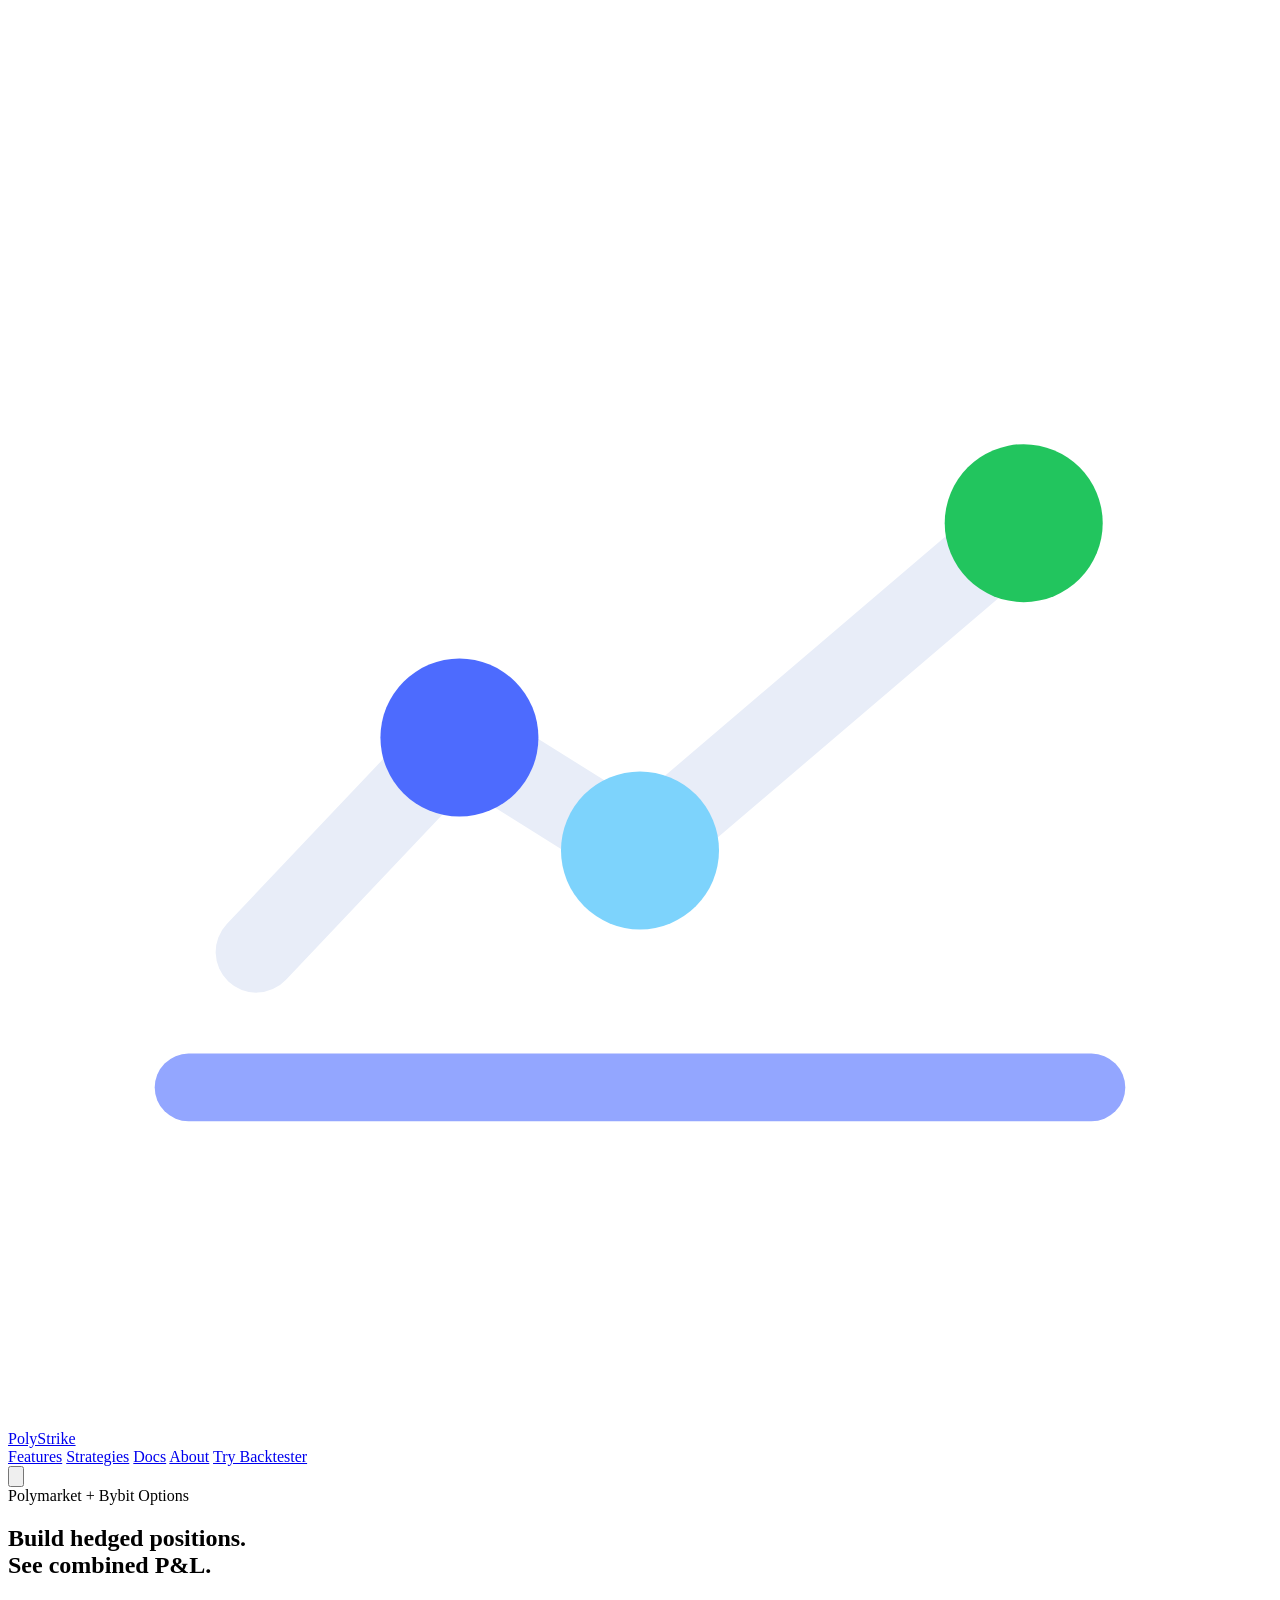
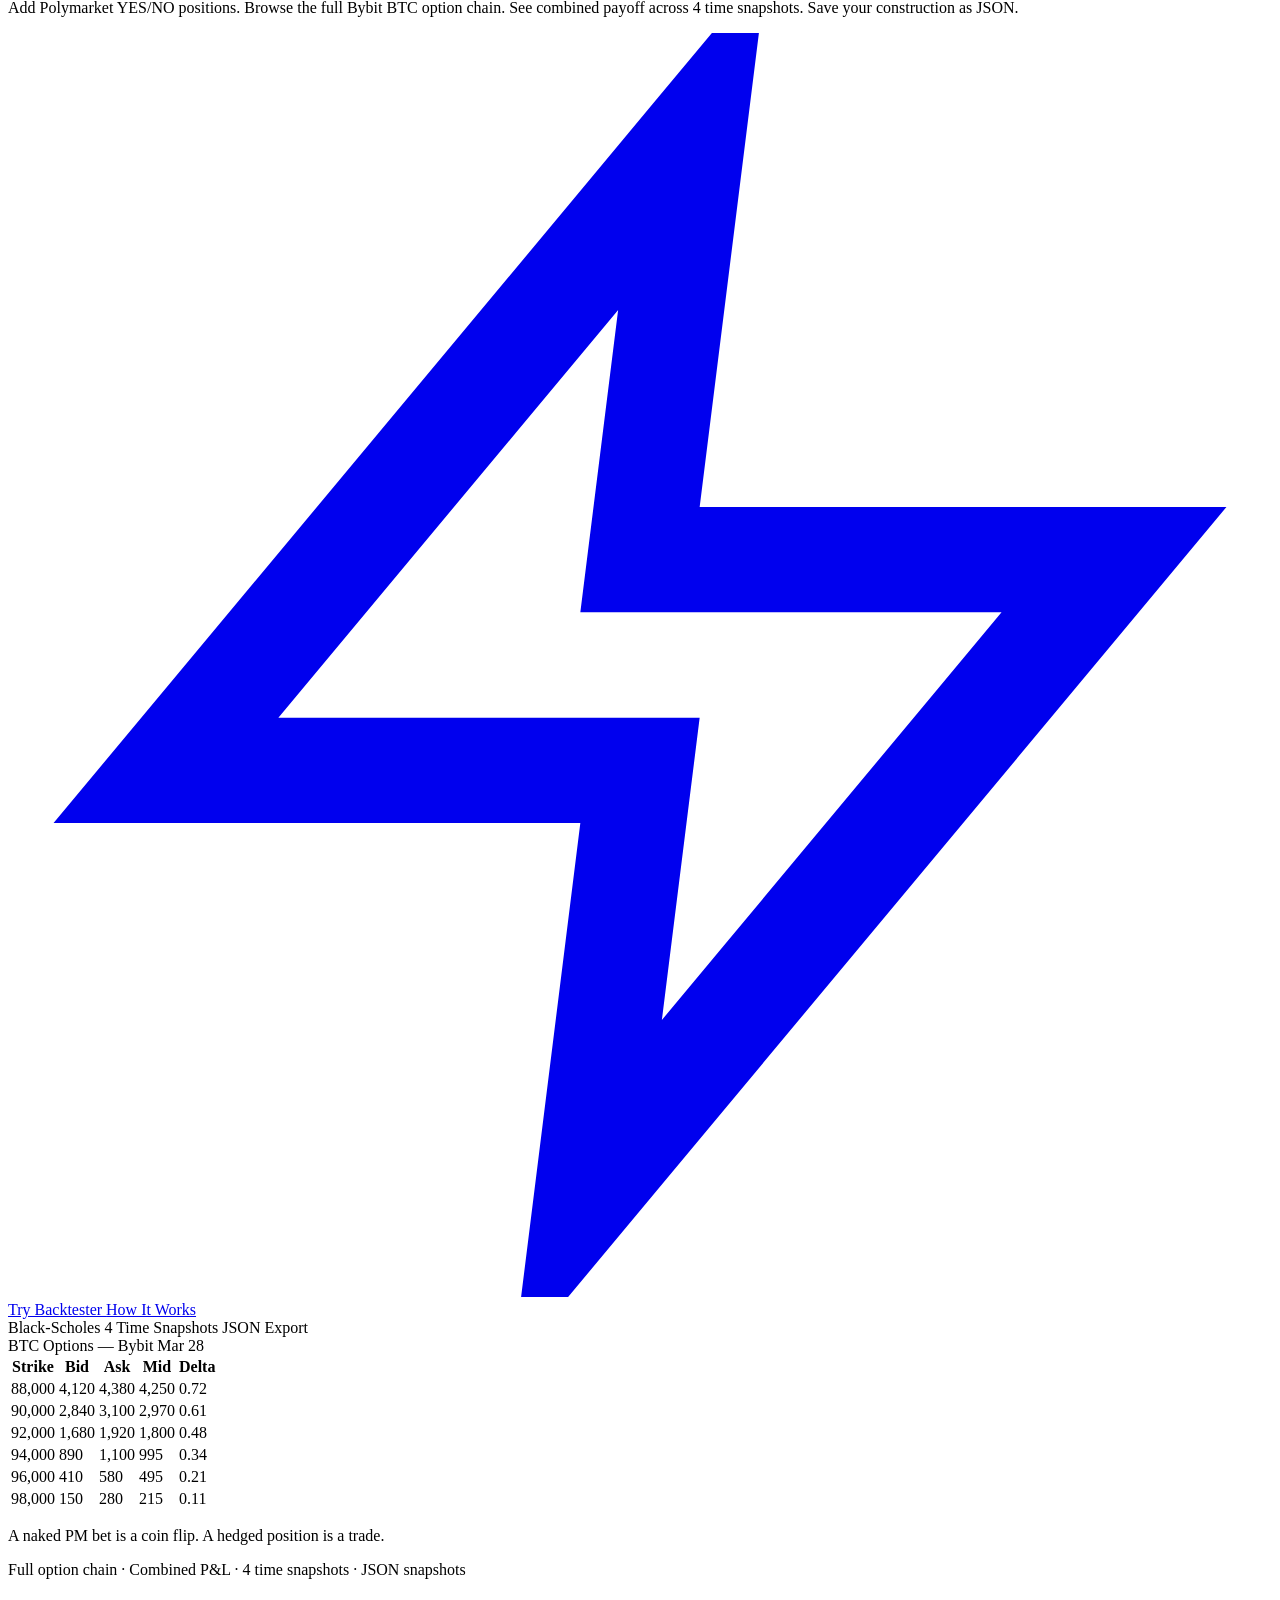
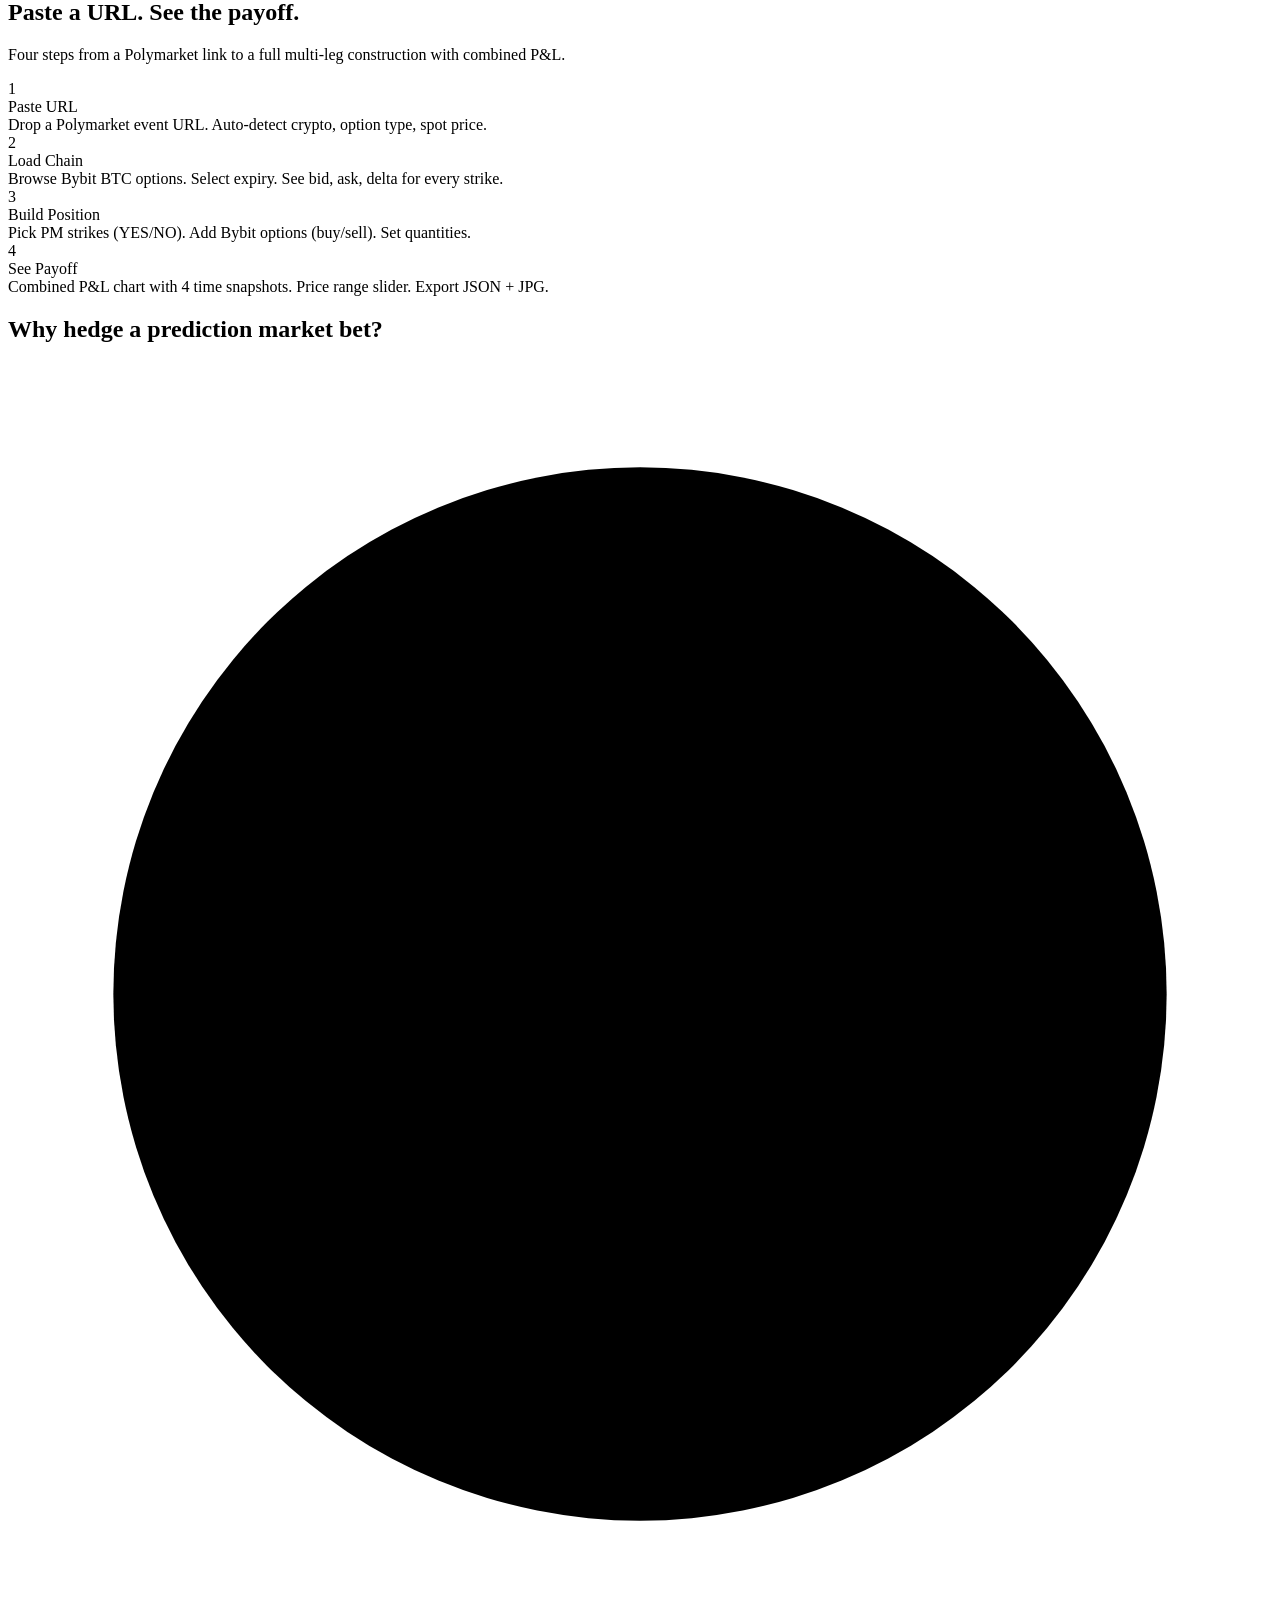
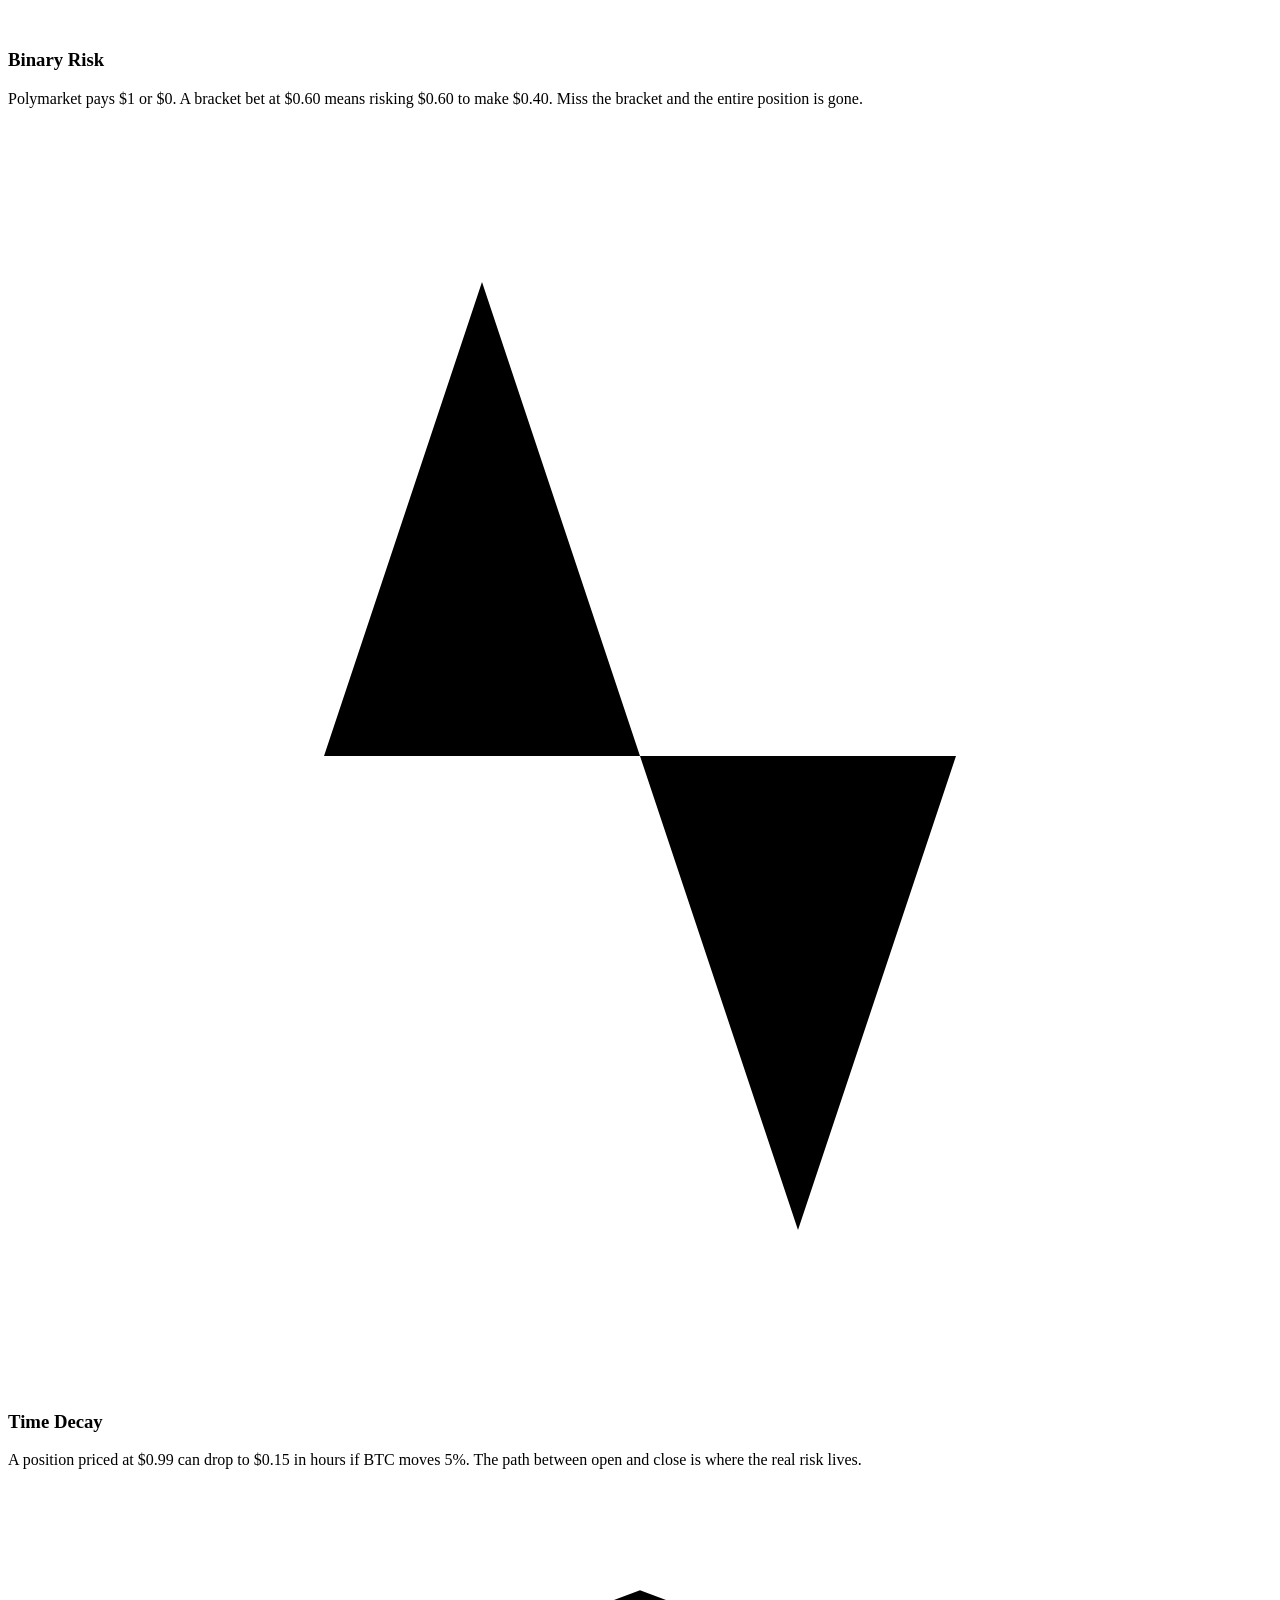
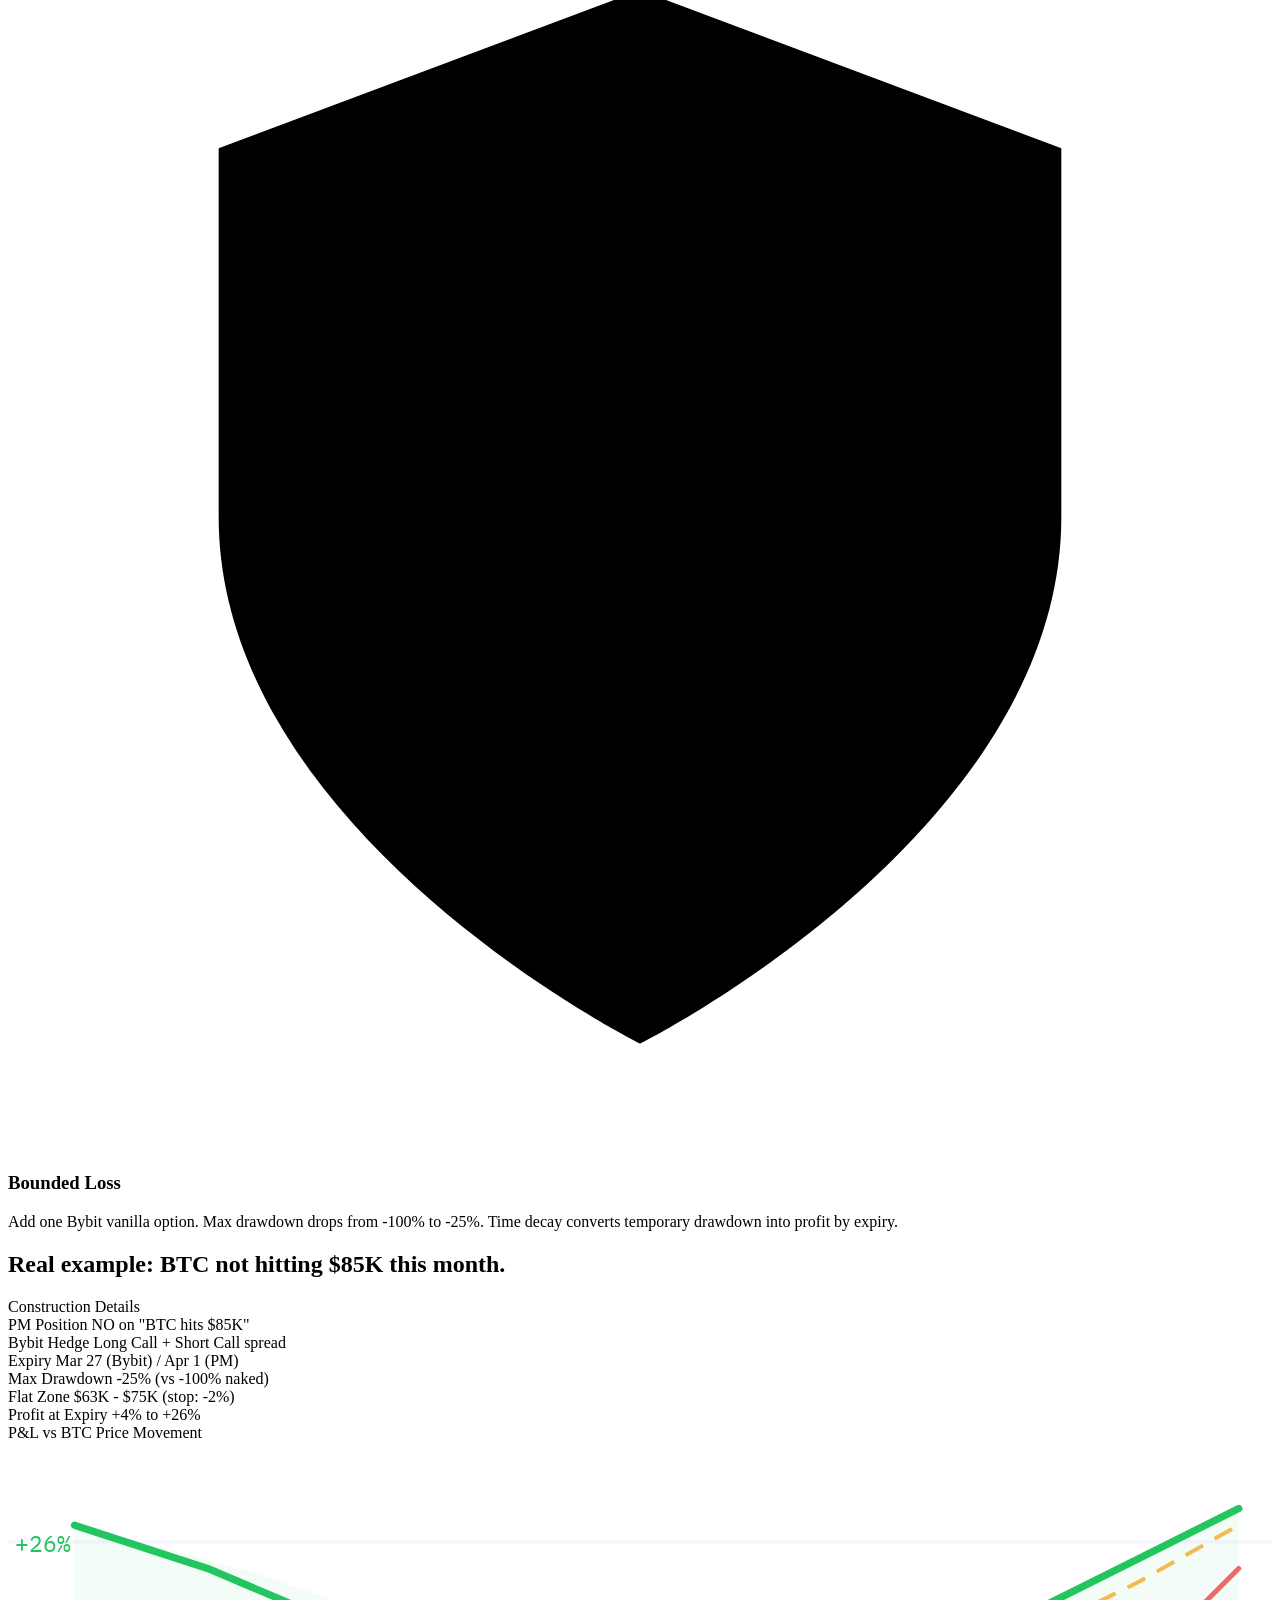
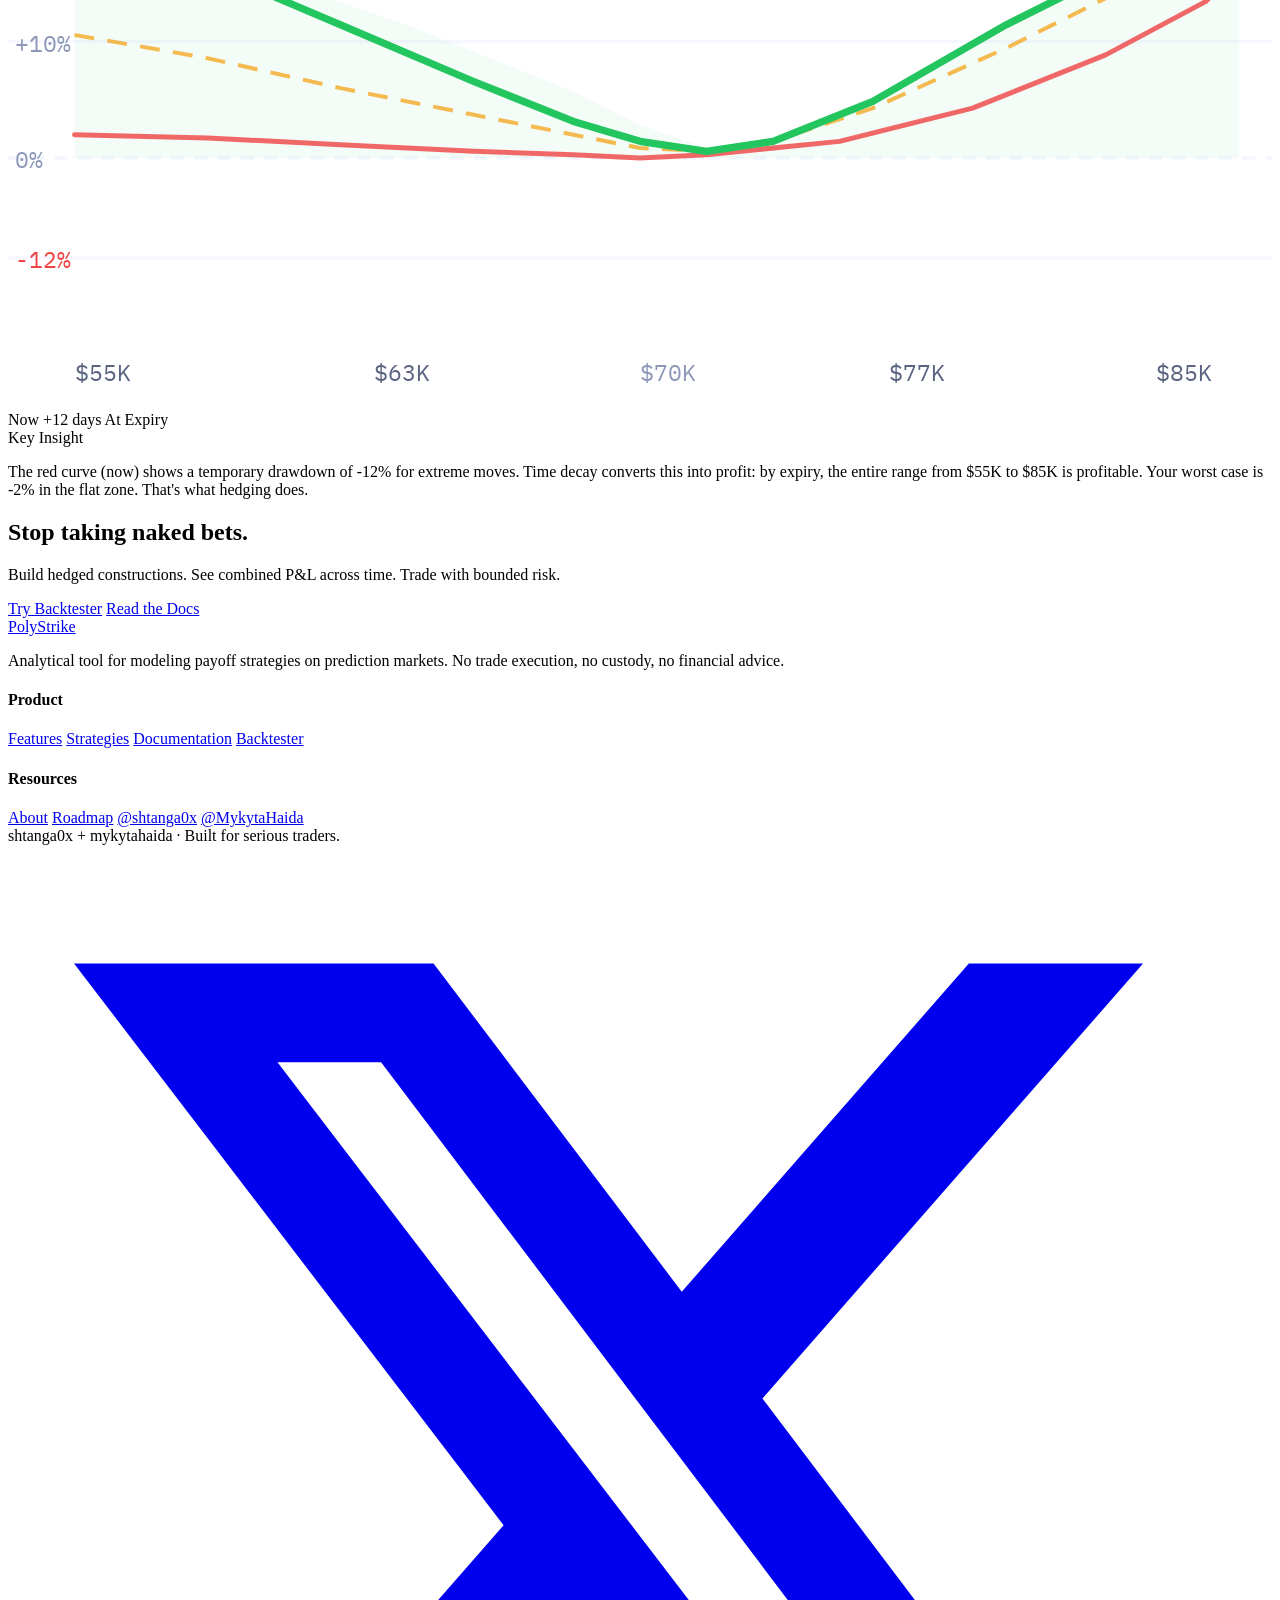
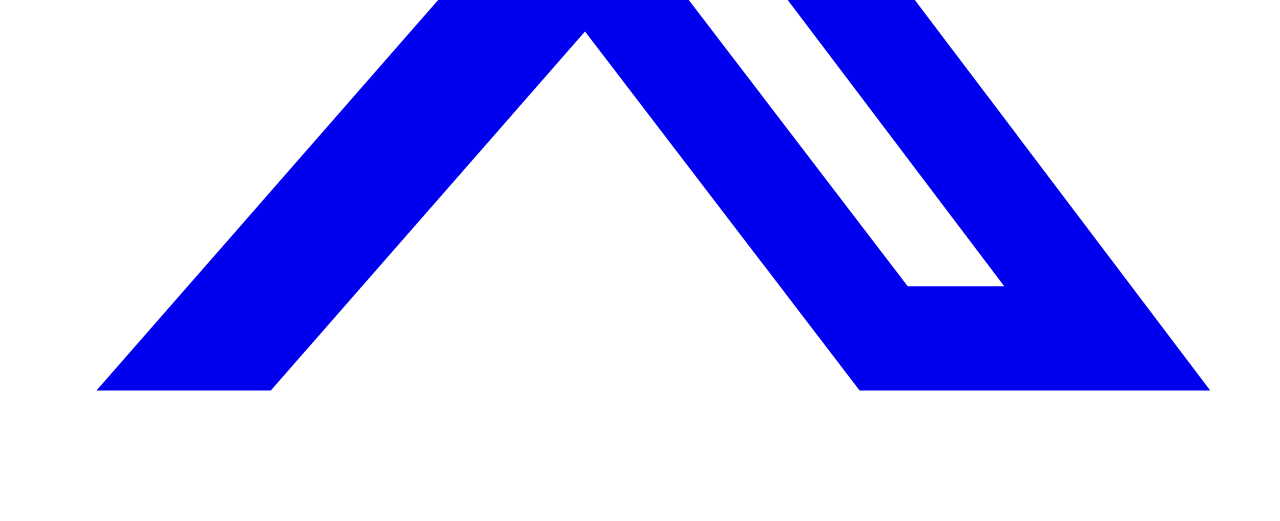
==== index.html @ 7752d362 "feat: remove Hedger and Builder from public site (will be paid tools) - Remove /app/ (Position Hedge" ====
<!DOCTYPE html>
<html lang="en">
<head>
  <meta charset="UTF-8">
  <meta name="viewport" content="width=device-width, initial-scale=1.0">
  <title>PolyStrike - Polymarket + Bybit P&L Visualizer</title>
  <meta name="description" content="Build hedged positions combining Polymarket binary options with Bybit vanilla options. See combined P&L across 4 time snapshots. Free analytical tool.">
  <meta property="og:title" content="PolyStrike - Build hedged positions. See combined P&L.">
  <meta property="og:description" content="Combine Polymarket binary options with Bybit vanilla options. Multi-leg portfolios, 4 time snapshots, Black-Scholes pricing.">
  <meta property="og:type" content="website">
  <link rel="preconnect" href="https://fonts.googleapis.com">
  <link href="https://fonts.googleapis.com/css2?family=Space+Grotesk:wght@400;500;600;700;800&family=IBM+Plex+Mono:wght@400;500;600&family=Inter:wght@400;500;600&display=swap" rel="stylesheet">
  <link rel="stylesheet" href="css/style.css">
</head>
<body>

  <!-- ===== FULL-PAGE VIDEO BACKGROUND ===== -->
  <video class="global-video-bg" autoplay muted loop playsinline poster="img/hero-poster.jpg">
    <source src="img/hero-bg.mp4" type="video/mp4">
  </video>
  <div class="global-video-overlay"></div>

  <!-- ===== RICH BACKGROUND LAYERS ===== -->
  <div class="page-bg"></div>
  <div class="noise-overlay"></div>
  <div class="orb orb-1"></div>
  <div class="orb orb-2"></div>
  <div class="orb orb-3"></div>

  <!-- ===== NAV ===== -->
  <nav>
    <div class="nav-inner">
      <div class="nav-left">
        <div class="brand-glyph">
          <svg viewBox="0 0 28 28" fill="none">
            <path d="M4 20.5H24" stroke="#93A6FF" stroke-width="1.5" stroke-linecap="round"/>
            <path d="M5.5 17.5L10 12.75L14 15.25L22.5 8" stroke="#E8EDF8" stroke-width="1.8" stroke-linecap="round" stroke-linejoin="round"/>
            <circle cx="10" cy="12.75" r="1.75" fill="#4D6BFE"/>
            <circle cx="14" cy="15.25" r="1.75" fill="#7DD3FC"/>
            <circle cx="22.5" cy="8" r="1.75" fill="#22C55E"/>
          </svg>
        </div>
        <a href="index.html" class="logo">PolyStrike</a>
      </div>
      <div class="nav-links">
        <a href="features.html" class="nav-link">Features</a>
        <a href="strategies.html" class="nav-link">Strategies</a>
        <a href="docs.html" class="nav-link">Docs</a>
        <a href="about.html" class="nav-link">About</a>
        <a href="./backtester/" class="nav-cta">Try Backtester</a>
      </div>
      <button class="nav-toggle" aria-label="Menu">
        <svg viewBox="0 0 24 24"><path d="M3 12h18M3 6h18M3 18h18" stroke-linecap="round"/></svg>
      </button>
    </div>
  </nav>

  <!-- ===== 1. HERO ===== -->
  <section class="hero">
    <div class="container">
      <div class="hero-content">
        <div class="tag-chip">Polymarket + Bybit Options</div>
        <h1>Build hedged positions.<br>See combined P&L.</h1>
        <p class="hero-sub">Add Polymarket YES/NO positions. Browse the full Bybit BTC option chain. See combined payoff across 4 time snapshots. Save your construction as JSON.</p>
        <div class="hero-ctas">
          <a href="./backtester/" class="btn-primary">
            <svg viewBox="0 0 24 24" fill="none" stroke="currentColor" stroke-width="2"><path d="M13 2L3 14h9l-1 8 10-12h-9l1-8z"/></svg>
            Try Backtester
          </a>
          <a href="#how-it-works" class="btn-secondary">How It Works</a>
        </div>
        <div class="hero-chips">
          <span class="chip">Black-Scholes</span>
          <span class="chip">4 Time Snapshots</span>
          <span class="chip">JSON Export</span>
        </div>
      </div>
      <div class="hero-visual">
        <div class="hero-table">
          <div class="table-header">
            <span>BTC Options &mdash; Bybit</span>
            <span class="table-expiry">Mar 28</span>
          </div>
          <table>
            <thead>
              <tr>
                <th>Strike</th>
                <th>Bid</th>
                <th>Ask</th>
                <th>Mid</th>
                <th>Delta</th>
              </tr>
            </thead>
            <tbody>
              <tr>
                <td>88,000</td>
                <td>4,120</td>
                <td>4,380</td>
                <td>4,250</td>
                <td class="delta-pos">0.72</td>
              </tr>
              <tr>
                <td>90,000</td>
                <td>2,840</td>
                <td>3,100</td>
                <td>2,970</td>
                <td class="delta-pos">0.61</td>
              </tr>
              <tr class="row-active">
                <td>92,000</td>
                <td>1,680</td>
                <td>1,920</td>
                <td>1,800</td>
                <td class="delta-pos">0.48</td>
              </tr>
              <tr>
                <td>94,000</td>
                <td>890</td>
                <td>1,100</td>
                <td>995</td>
                <td class="delta-pos">0.34</td>
              </tr>
              <tr>
                <td>96,000</td>
                <td>410</td>
                <td>580</td>
                <td>495</td>
                <td class="delta-pos">0.21</td>
              </tr>
              <tr>
                <td>98,000</td>
                <td>150</td>
                <td>280</td>
                <td>215</td>
                <td class="delta-pos">0.11</td>
              </tr>
            </tbody>
          </table>
        </div>
      </div>
    </div>
  </section>

  <!-- ===== 2. STATEMENT ===== -->
  <section class="statement-section">
    <div class="statement-inner">
      <div class="statement-card animate-on-scroll">
        <p class="statement">A naked PM bet is a coin flip. A hedged position is a trade.</p>
        <div class="features-inline">
          <span>Full option chain</span>
          <span class="dot">&middot;</span>
          <span>Combined P&L</span>
          <span class="dot">&middot;</span>
          <span>4 time snapshots</span>
          <span class="dot">&middot;</span>
          <span>JSON snapshots</span>
        </div>
      </div>
    </div>
  </section>

  <!-- ===== 3. HOW IT WORKS (4-step timeline) ===== -->
  <section class="timeline-section" id="how-it-works">
    <div class="container">
      <div class="section-header animate-on-scroll">
        <h2>Paste a URL. See the payoff.</h2>
        <p>Four steps from a Polymarket link to a full multi-leg construction with combined P&L.</p>
      </div>
      <div class="timeline animate-on-scroll">
        <div class="timeline-stage">
          <div class="stage-marker">1</div>
          <div>
            <div class="stage-title">Paste URL</div>
            <div class="stage-desc">Drop a Polymarket event URL. Auto-detect crypto, option type, spot price.</div>
          </div>
        </div>
        <div class="timeline-stage">
          <div class="stage-marker">2</div>
          <div>
            <div class="stage-title">Load Chain</div>
            <div class="stage-desc">Browse Bybit BTC options. Select expiry. See bid, ask, delta for every strike.</div>
          </div>
        </div>
        <div class="timeline-stage">
          <div class="stage-marker">3</div>
          <div>
            <div class="stage-title">Build Position</div>
            <div class="stage-desc">Pick PM strikes (YES/NO). Add Bybit options (buy/sell). Set quantities.</div>
          </div>
        </div>
        <div class="timeline-stage">
          <div class="stage-marker">4</div>
          <div>
            <div class="stage-title">See Payoff</div>
            <div class="stage-desc">Combined P&L chart with 4 time snapshots. Price range slider. Export JSON + JPG.</div>
          </div>
        </div>
      </div>
    </div>
  </section>

  <!-- ===== 4. WHY HEDGE (3 cards) ===== -->
  <section class="why-section">
    <div class="container">
      <div class="section-header animate-on-scroll">
        <h2>Why hedge a prediction market bet?</h2>
      </div>
      <div class="why-grid">
        <div class="why-card animate-on-scroll delay-1">
          <div class="card-icon">
            <svg viewBox="0 0 24 24"><path d="M12 2v10l4.5 4.5"/><circle cx="12" cy="12" r="10"/></svg>
          </div>
          <h3>Binary Risk</h3>
          <p>Polymarket pays $1 or $0. A bracket bet at $0.60 means risking $0.60 to make $0.40. Miss the bracket and the entire position is gone.</p>
        </div>
        <div class="why-card animate-on-scroll delay-2">
          <div class="card-icon">
            <svg viewBox="0 0 24 24"><path d="M2 12h4l3-9 6 18 3-9h4"/></svg>
          </div>
          <h3>Time Decay</h3>
          <p>A position priced at $0.99 can drop to $0.15 in hours if BTC moves 5%. The path between open and close is where the real risk lives.</p>
        </div>
        <div class="why-card animate-on-scroll delay-3">
          <div class="card-icon">
            <svg viewBox="0 0 24 24"><path d="M12 22s8-4 8-10V5l-8-3-8 3v7c0 6 8 10 8 10z"/></svg>
          </div>
          <h3>Bounded Loss</h3>
          <p>Add one Bybit vanilla option. Max drawdown drops from -100% to -25%. Time decay converts temporary drawdown into profit by expiry.</p>
        </div>
      </div>
    </div>
  </section>

  <!-- ===== 5. LIVE EXAMPLE ===== -->
  <section class="example-section section-glow">
    <div class="container">
      <div class="section-header animate-on-scroll">
        <h2>Real example: BTC not hitting $85K this month.</h2>
      </div>
      <div class="example-grid">
        <div class="glass-card example-meta animate-on-scroll delay-1">
          <div class="meta-title">Construction Details</div>
          <div class="meta-row">
            <span class="meta-label">PM Position</span>
            <span class="meta-value">NO on "BTC hits $85K"</span>
          </div>
          <div class="meta-row">
            <span class="meta-label">Bybit Hedge</span>
            <span class="meta-value">Long Call + Short Call spread</span>
          </div>
          <div class="meta-row">
            <span class="meta-label">Expiry</span>
            <span class="meta-value">Mar 27 (Bybit) / Apr 1 (PM)</span>
          </div>
          <div class="meta-row">
            <span class="meta-label">Max Drawdown</span>
            <span class="meta-value">-25% (vs -100% naked)</span>
          </div>
          <div class="meta-row">
            <span class="meta-label">Flat Zone</span>
            <span class="meta-value">$63K - $75K (stop: -2%)</span>
          </div>
          <div class="meta-row">
            <span class="meta-label">Profit at Expiry</span>
            <span class="meta-value positive">+4% to +26%</span>
          </div>
        </div>
        <div class="glass-card example-chart-wrap animate-on-scroll delay-2">
          <div class="chart-header">
            <span class="chart-title">P&L vs BTC Price Movement</span>
          </div>
          <svg viewBox="0 0 380 170" class="mock-chart">
            <!-- Grid -->
            <line x1="0" y1="30" x2="380" y2="30" stroke="rgba(77,107,254,0.05)" stroke-width="1"/>
            <line x1="0" y1="60" x2="380" y2="60" stroke="rgba(77,107,254,0.05)" stroke-width="1"/>
            <line x1="0" y1="95" x2="380" y2="95" stroke="rgba(147,166,255,0.1)" stroke-width="1" stroke-dasharray="4 3"/>
            <line x1="0" y1="125" x2="380" y2="125" stroke="rgba(77,107,254,0.05)" stroke-width="1"/>
            <!-- Y labels -->
            <text x="2" y="33" fill="#22C55E" font-size="7" font-family="IBM Plex Mono">+26%</text>
            <text x="2" y="63" fill="#8D98B8" font-size="7" font-family="IBM Plex Mono">+10%</text>
            <text x="2" y="98" fill="#8D98B8" font-size="7" font-family="IBM Plex Mono">0%</text>
            <text x="2" y="128" fill="#EF4444" font-size="7" font-family="IBM Plex Mono">-12%</text>
            <!-- Profit zone fill -->
            <path d="M20,95 L20,25 L70,38 L120,55 L170,75 L190,85 L210,92 L230,90 L260,78 L300,55 L340,35 L370,20 L370,95 Z" fill="rgba(34,197,94,0.05)"/>
            <!-- Now curve (red) -->
            <polyline points="20,88 60,89 100,91 140,93 170,94 190,95 210,94 250,90 290,80 330,64 360,48 370,38" fill="none" stroke="#EF4444" stroke-width="1.5" stroke-linejoin="round" stroke-linecap="round" opacity="0.8"/>
            <!-- Mid-expiry (yellow dashed) -->
            <polyline points="20,58 60,65 100,74 140,82 170,88 190,92 210,93 230,90 260,80 300,62 340,42 370,25" fill="none" stroke="#F59E0B" stroke-width="1.2" stroke-linejoin="round" stroke-dasharray="6 4" opacity="0.7"/>
            <!-- Expiry (green) -->
            <polyline points="20,25 60,38 100,55 140,72 170,84 190,90 210,93 230,90 260,78 300,55 340,35 370,20" fill="none" stroke="#22C55E" stroke-width="2.2" stroke-linejoin="round" stroke-linecap="round"/>
            <!-- X labels -->
            <text x="20" y="162" fill="#5A6480" font-size="7" font-family="IBM Plex Mono">$55K</text>
            <text x="110" y="162" fill="#5A6480" font-size="7" font-family="IBM Plex Mono">$63K</text>
            <text x="190" y="162" fill="#8D98B8" font-size="7" font-family="IBM Plex Mono">$70K</text>
            <text x="265" y="162" fill="#5A6480" font-size="7" font-family="IBM Plex Mono">$77K</text>
            <text x="345" y="162" fill="#5A6480" font-size="7" font-family="IBM Plex Mono">$85K</text>
          </svg>
          <div class="chart-legend">
            <span class="legend-item"><span class="swatch swatch-now"></span> Now</span>
            <span class="legend-item"><span class="swatch swatch-mid"></span> +12 days</span>
            <span class="legend-item"><span class="swatch swatch-expiry"></span> At Expiry</span>
          </div>
        </div>
      </div>
      <div class="example-insight animate-on-scroll delay-3">
        <div class="insight-label">Key Insight</div>
        <p>The red curve (now) shows a temporary drawdown of -12% for extreme moves. Time decay converts this into profit: by expiry, the entire range from $55K to $85K is profitable. Your worst case is -2% in the flat zone. That's what hedging does.</p>
      </div>
    </div>
  </section>

  <!-- ===== 6. FINAL CTA ===== -->
  <section class="final-cta-section">
    <div class="container">
      <h2 class="animate-on-scroll">Stop taking naked bets.</h2>
      <p class="final-cta-sub animate-on-scroll delay-1">Build hedged constructions. See combined P&L across time. Trade with bounded risk.</p>
      <div class="final-cta-buttons animate-on-scroll delay-2">
        <a href="./backtester/" class="btn-primary">Try Backtester</a>
        <a href="docs.html" class="btn-secondary">Read the Docs</a>
      </div>
    </div>
  </section>

  <!-- ===== 7. FOOTER ===== -->
  <footer>
    <div class="footer-inner">
      <div class="footer-grid">
        <div class="footer-brand-col">
          <a href="index.html" class="logo">PolyStrike</a>
          <p>Analytical tool for modeling payoff strategies on prediction markets. No trade execution, no custody, no financial advice.</p>
        </div>
        <div class="footer-col">
          <h4>Product</h4>
          <a href="features.html">Features</a>
          <a href="strategies.html">Strategies</a>
          <a href="docs.html">Documentation</a>
          <a href="./backtester/">Backtester</a>
        </div>
        <div class="footer-col">
          <h4>Resources</h4>
          <a href="about.html">About</a>
          <a href="about.html#roadmap">Roadmap</a>
          <a href="https://x.com/shtanga0x" target="_blank">@shtanga0x</a>
          <a href="https://x.com/MykytaHaida" target="_blank">@MykytaHaida</a>
        </div>
      </div>
      <div class="footer-bottom">
        <span class="footer-copy">shtanga0x + mykytahaida &middot; Built for serious traders.</span>
        <div class="footer-socials">
          <a href="https://x.com/MykytaHaida" target="_blank" aria-label="Twitter">
            <svg viewBox="0 0 24 24" fill="currentColor"><path d="M18.244 2.25h3.308l-7.227 8.26 8.502 11.24H16.17l-5.214-6.817L4.99 21.75H1.68l7.73-8.835L1.254 2.25H8.08l4.713 6.231zm-1.161 17.52h1.833L7.084 4.126H5.117z"/></svg>
          </a>
        </div>
      </div>
    </div>
  </footer>

  <script src="js/main.js"></script>
</body>
</html>
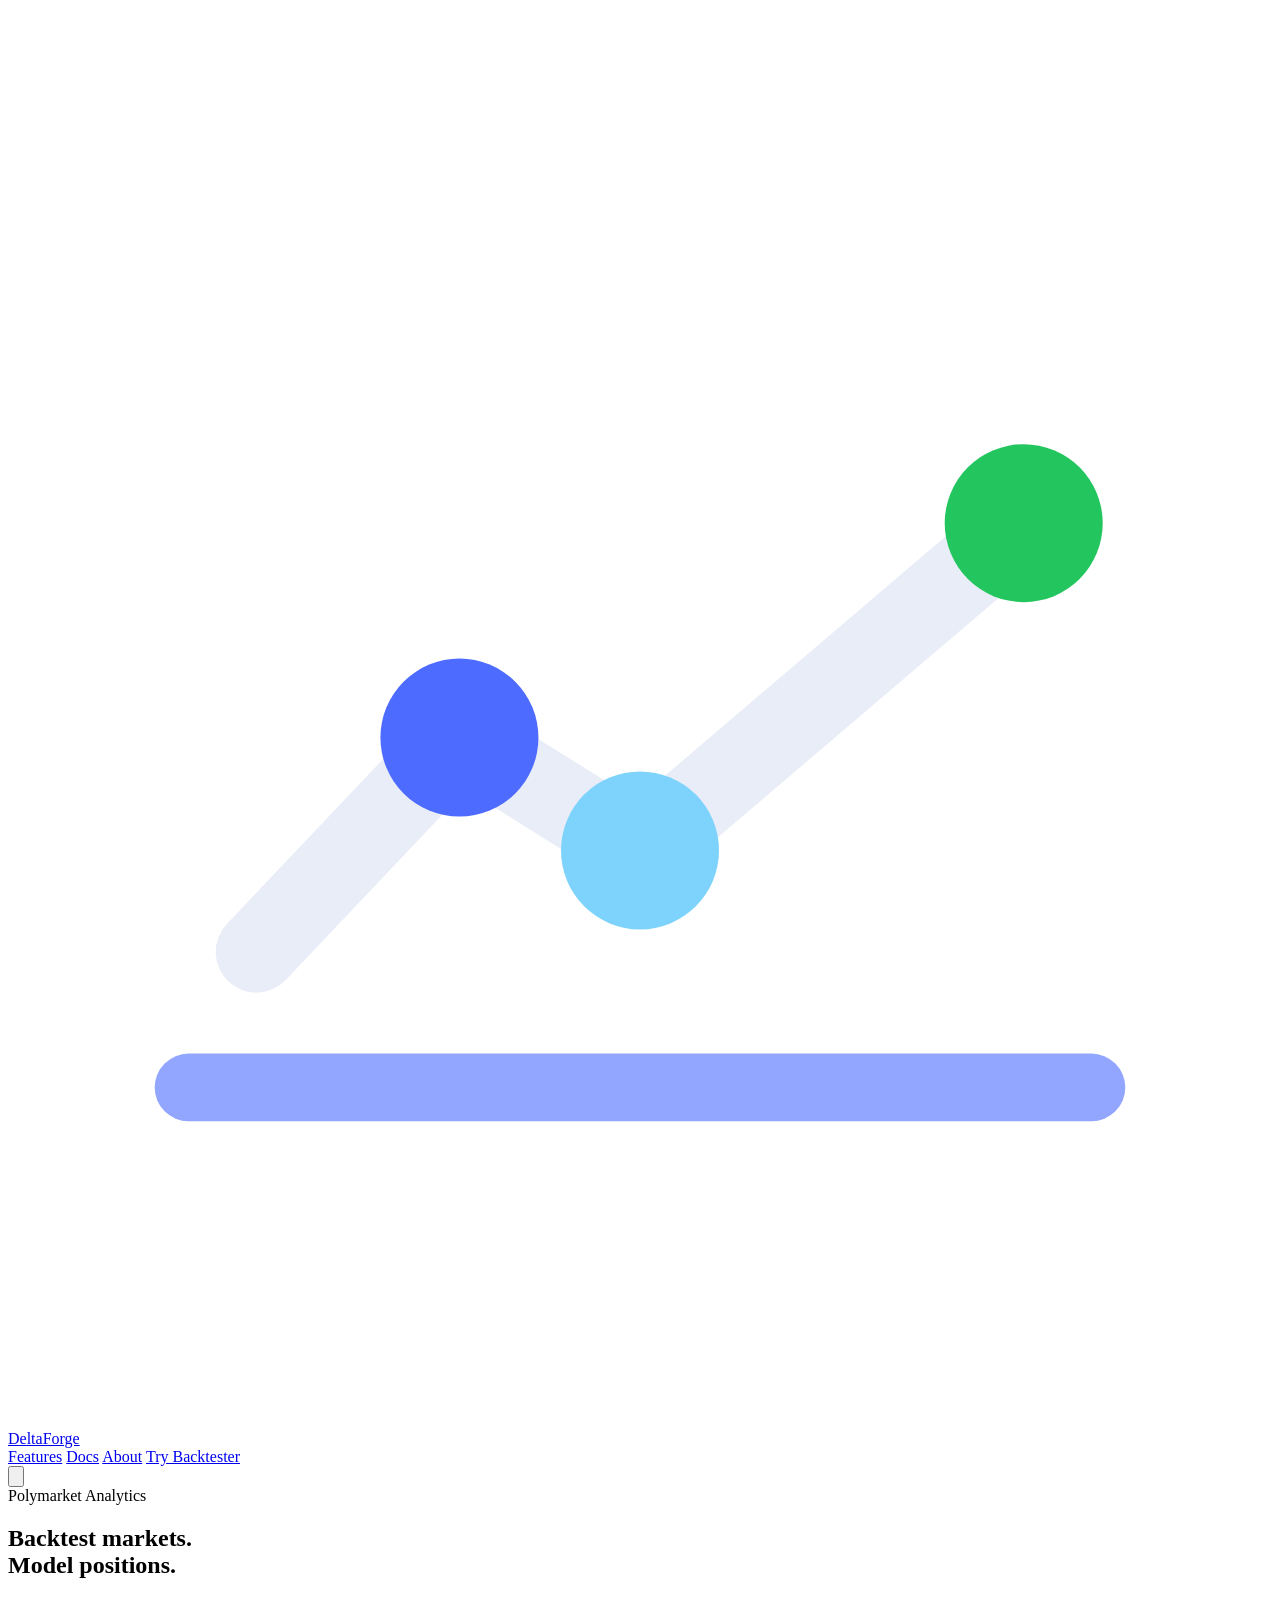
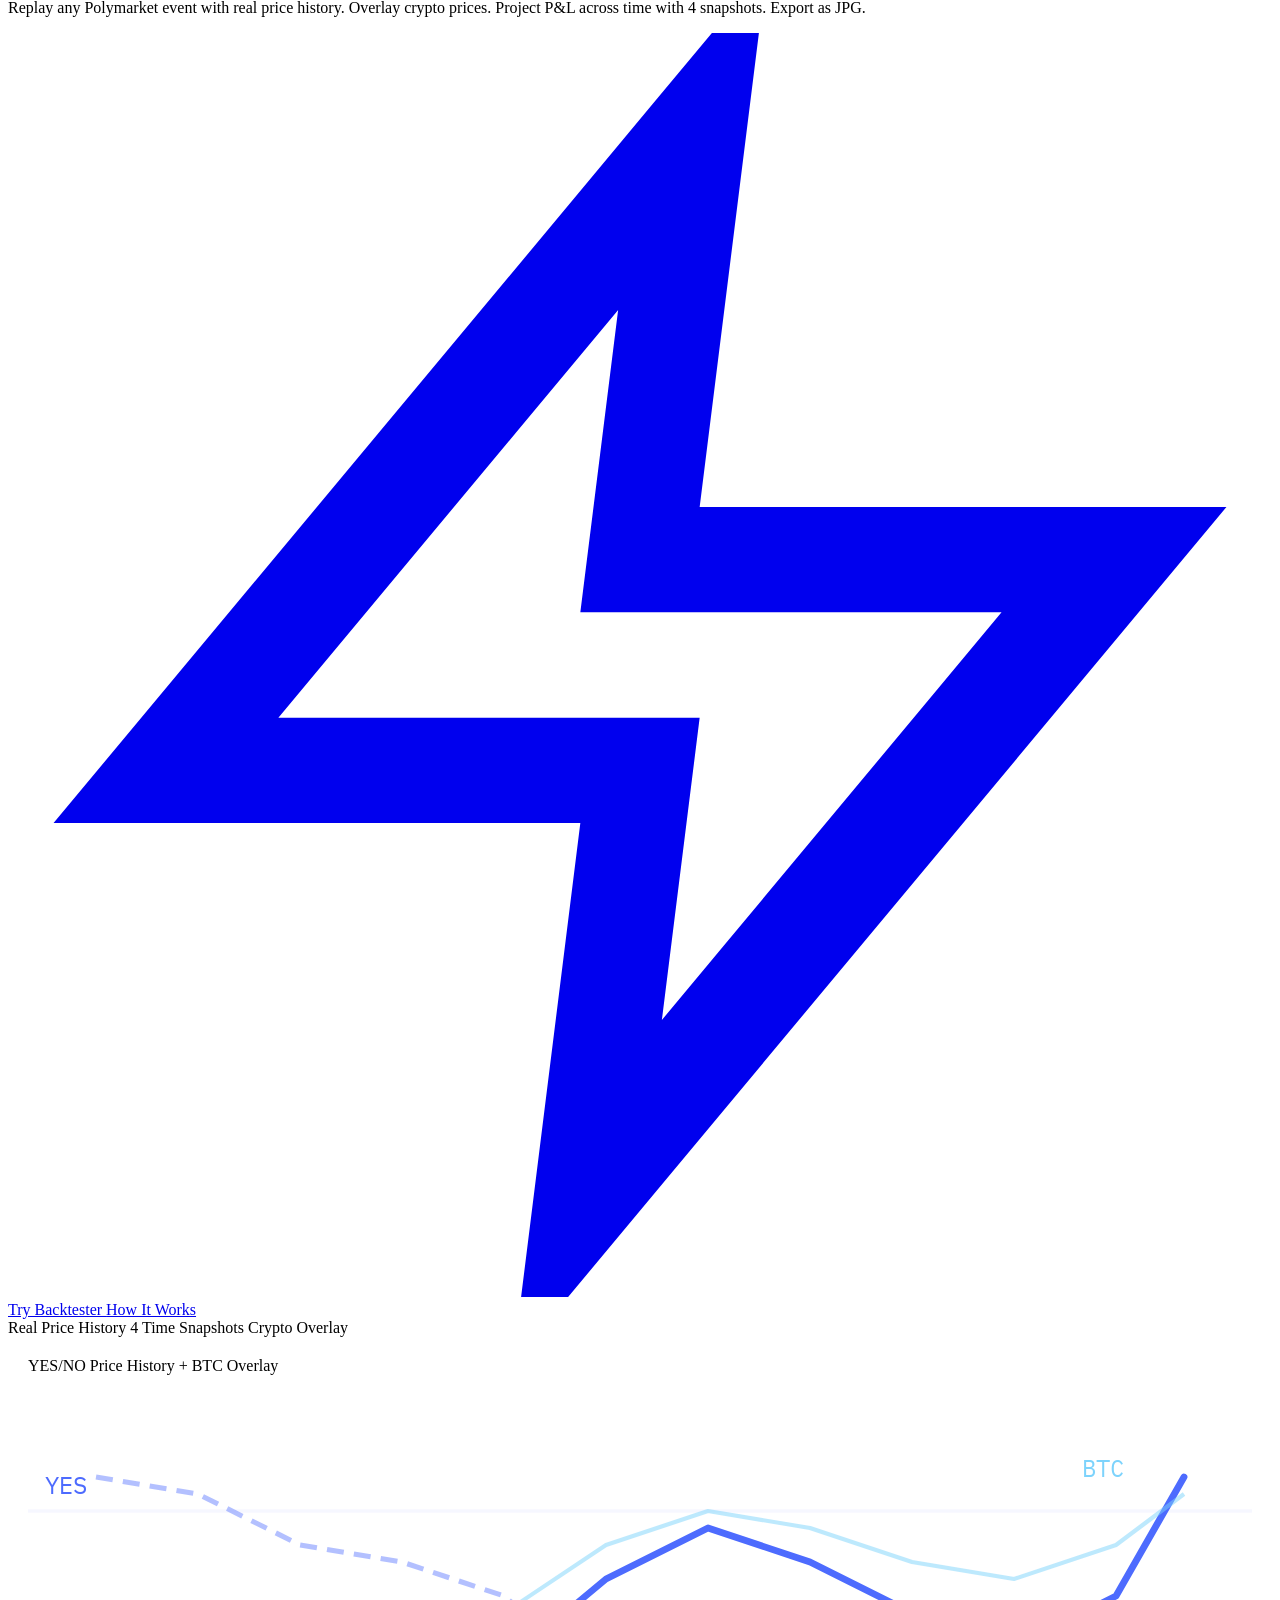
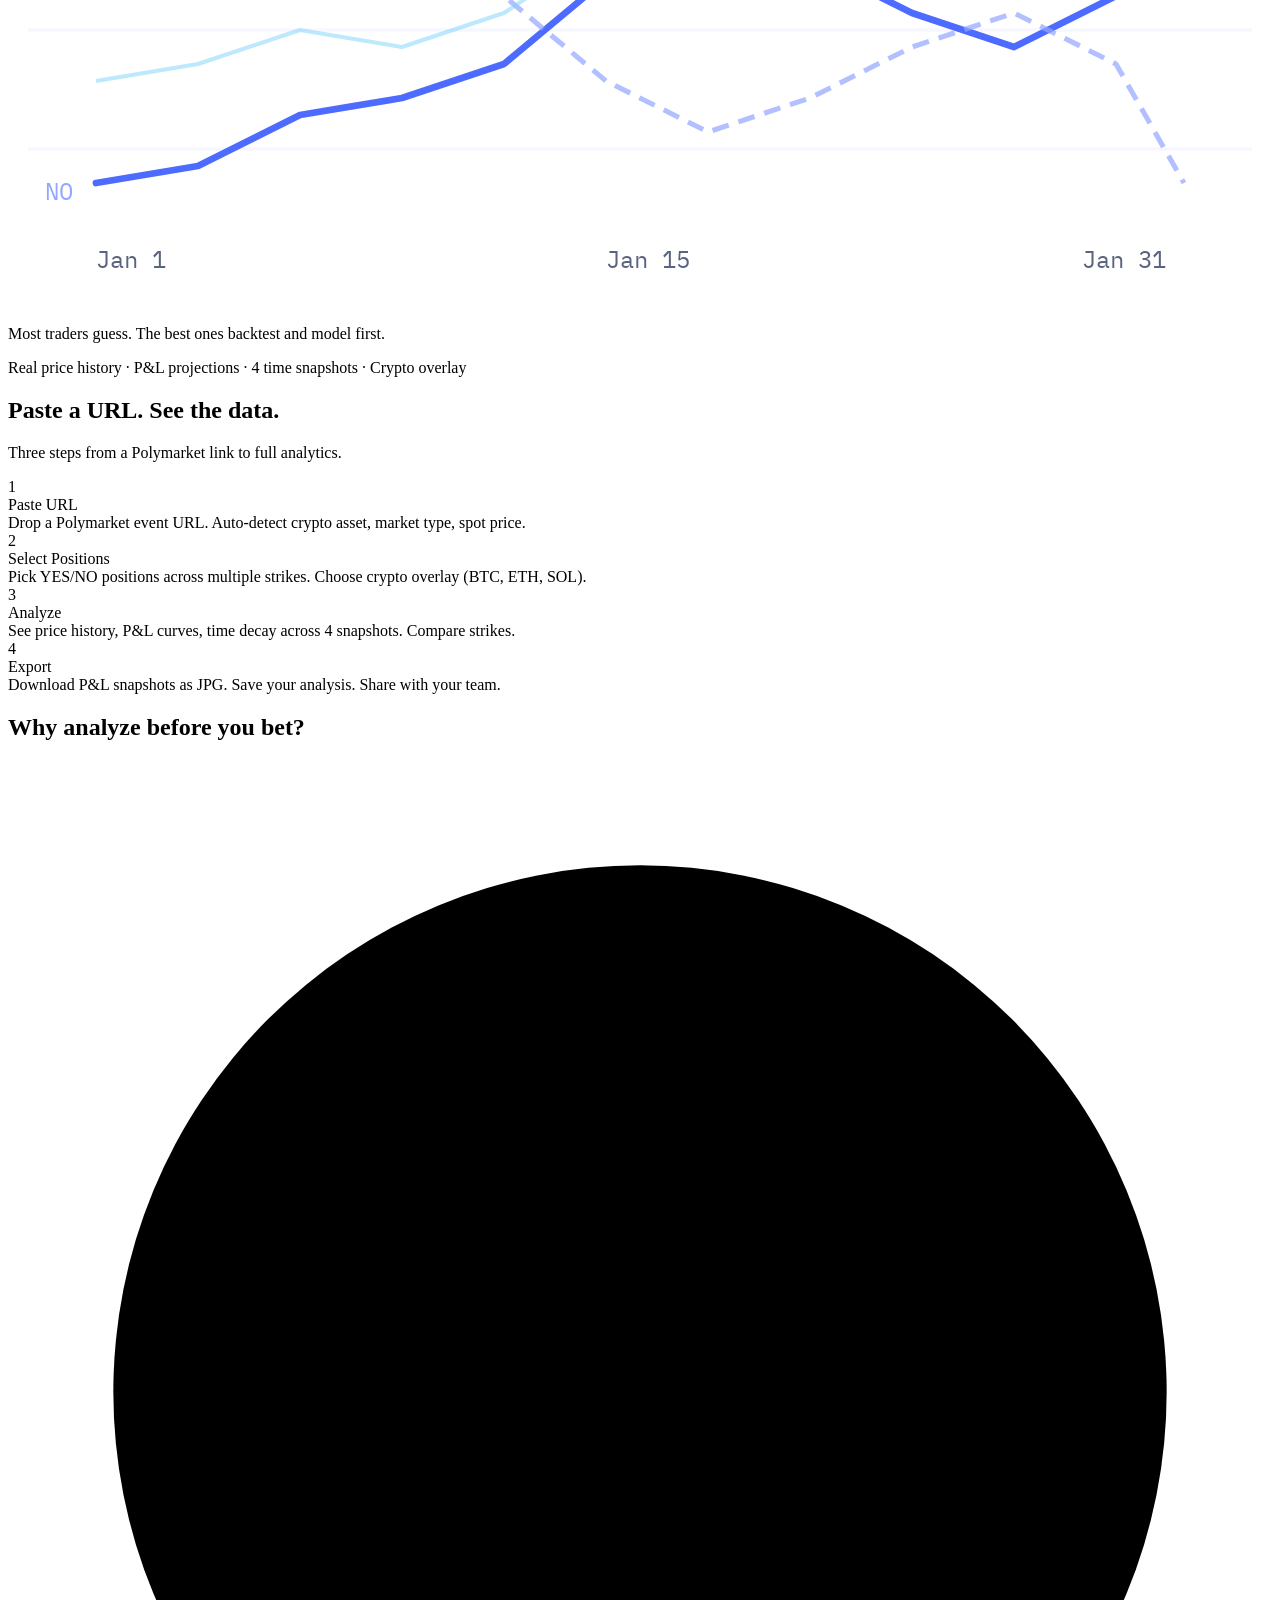
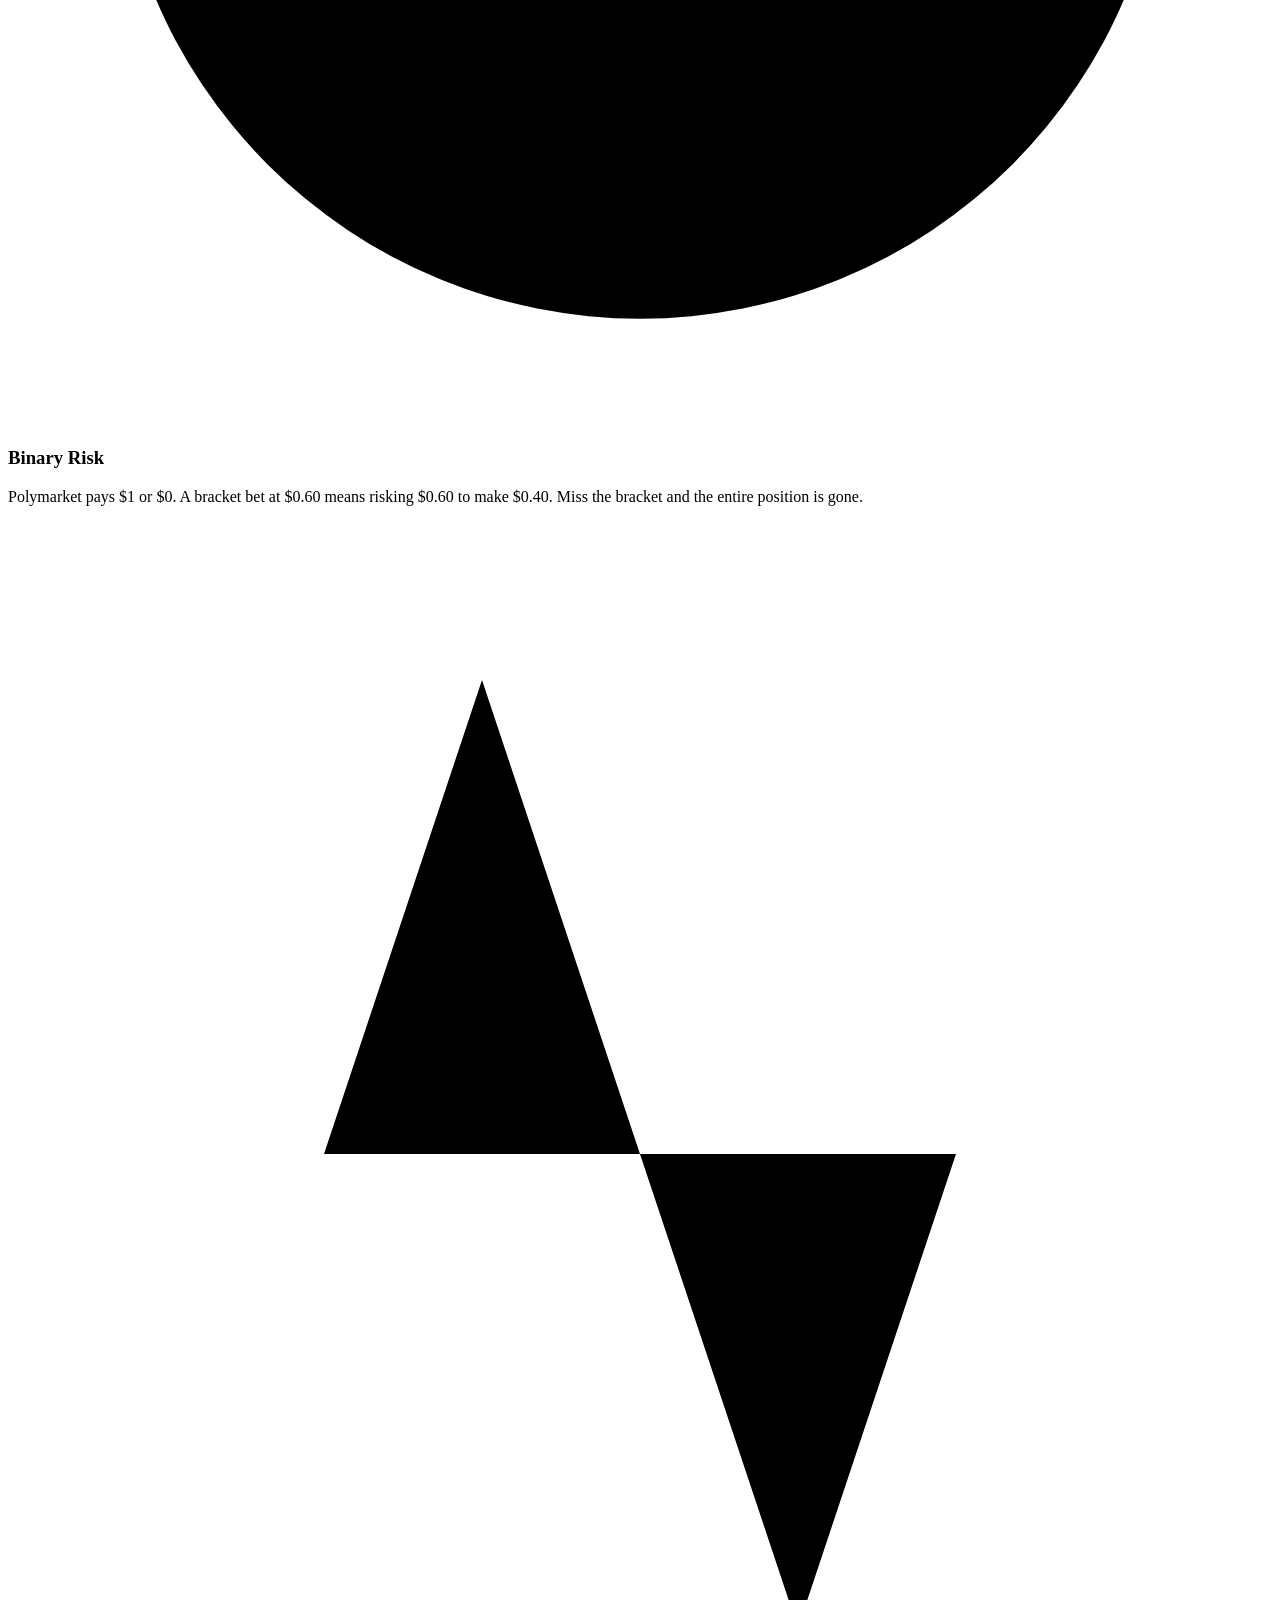
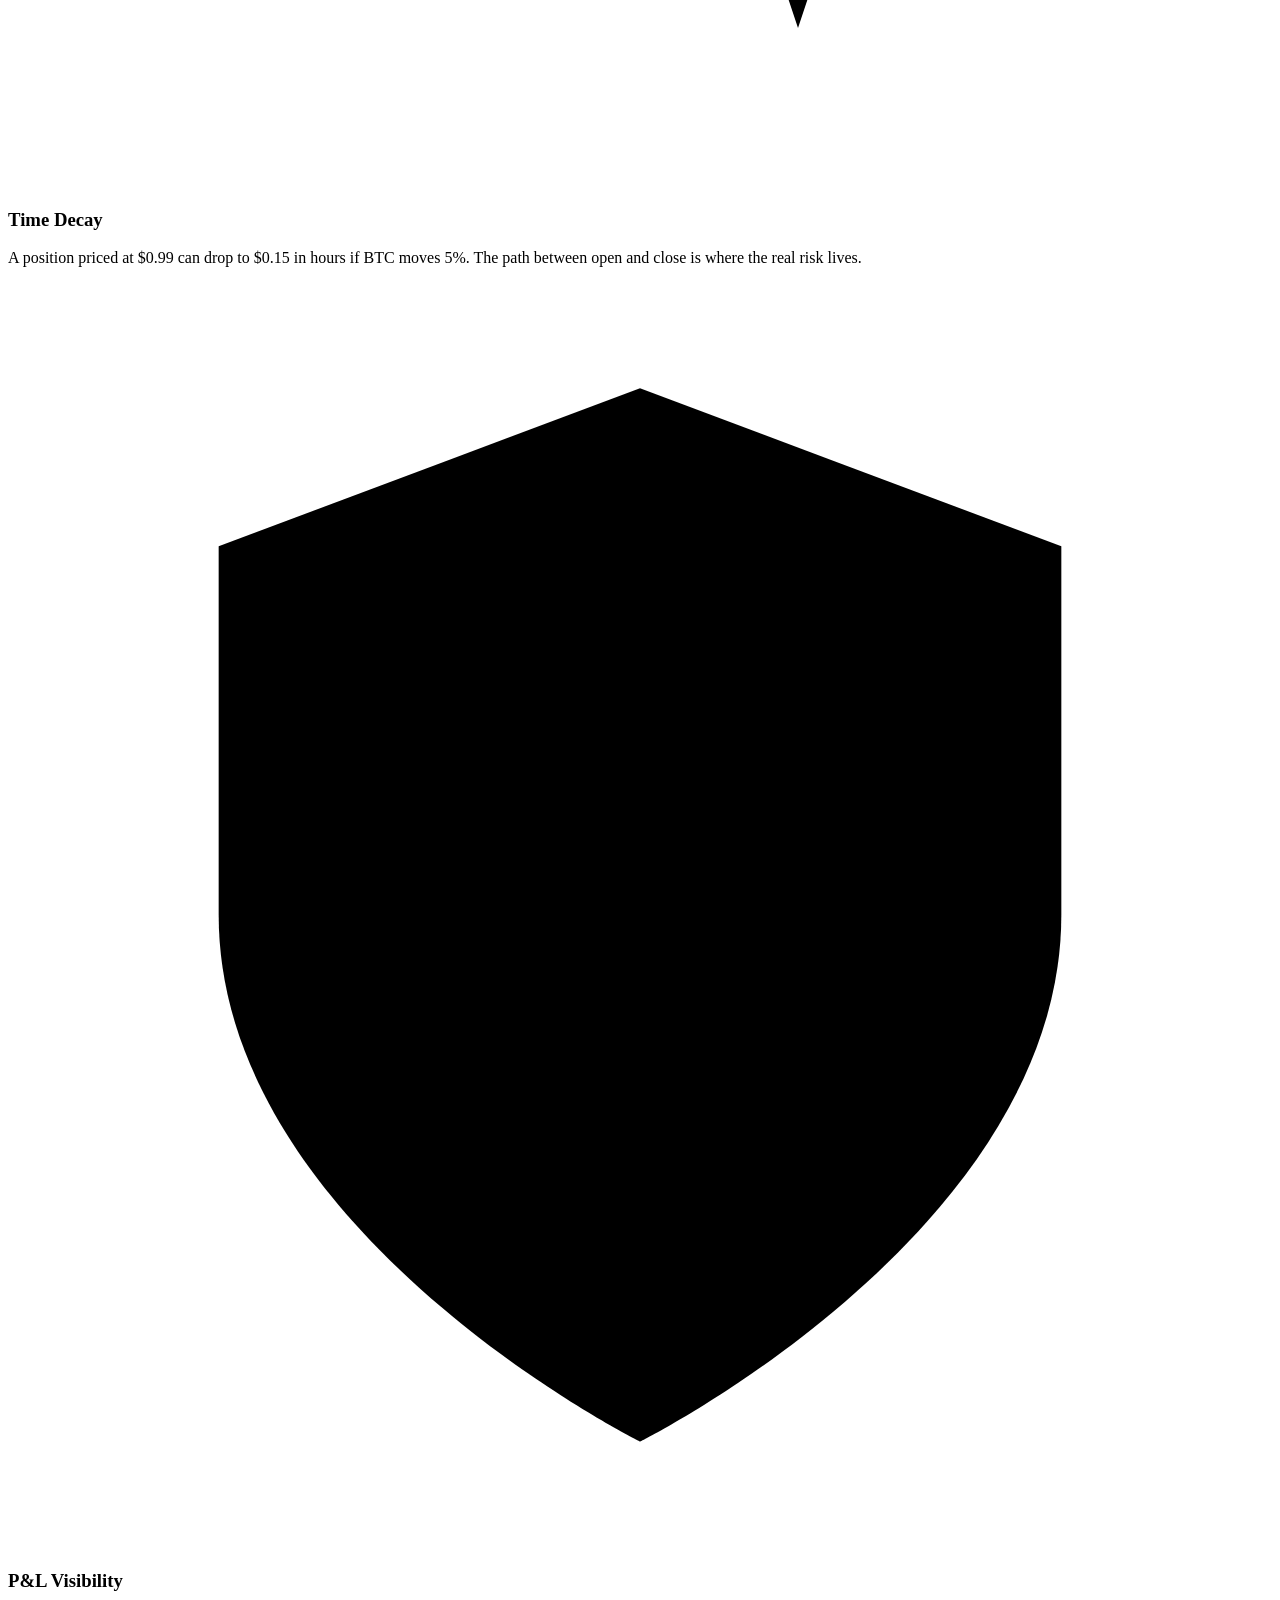
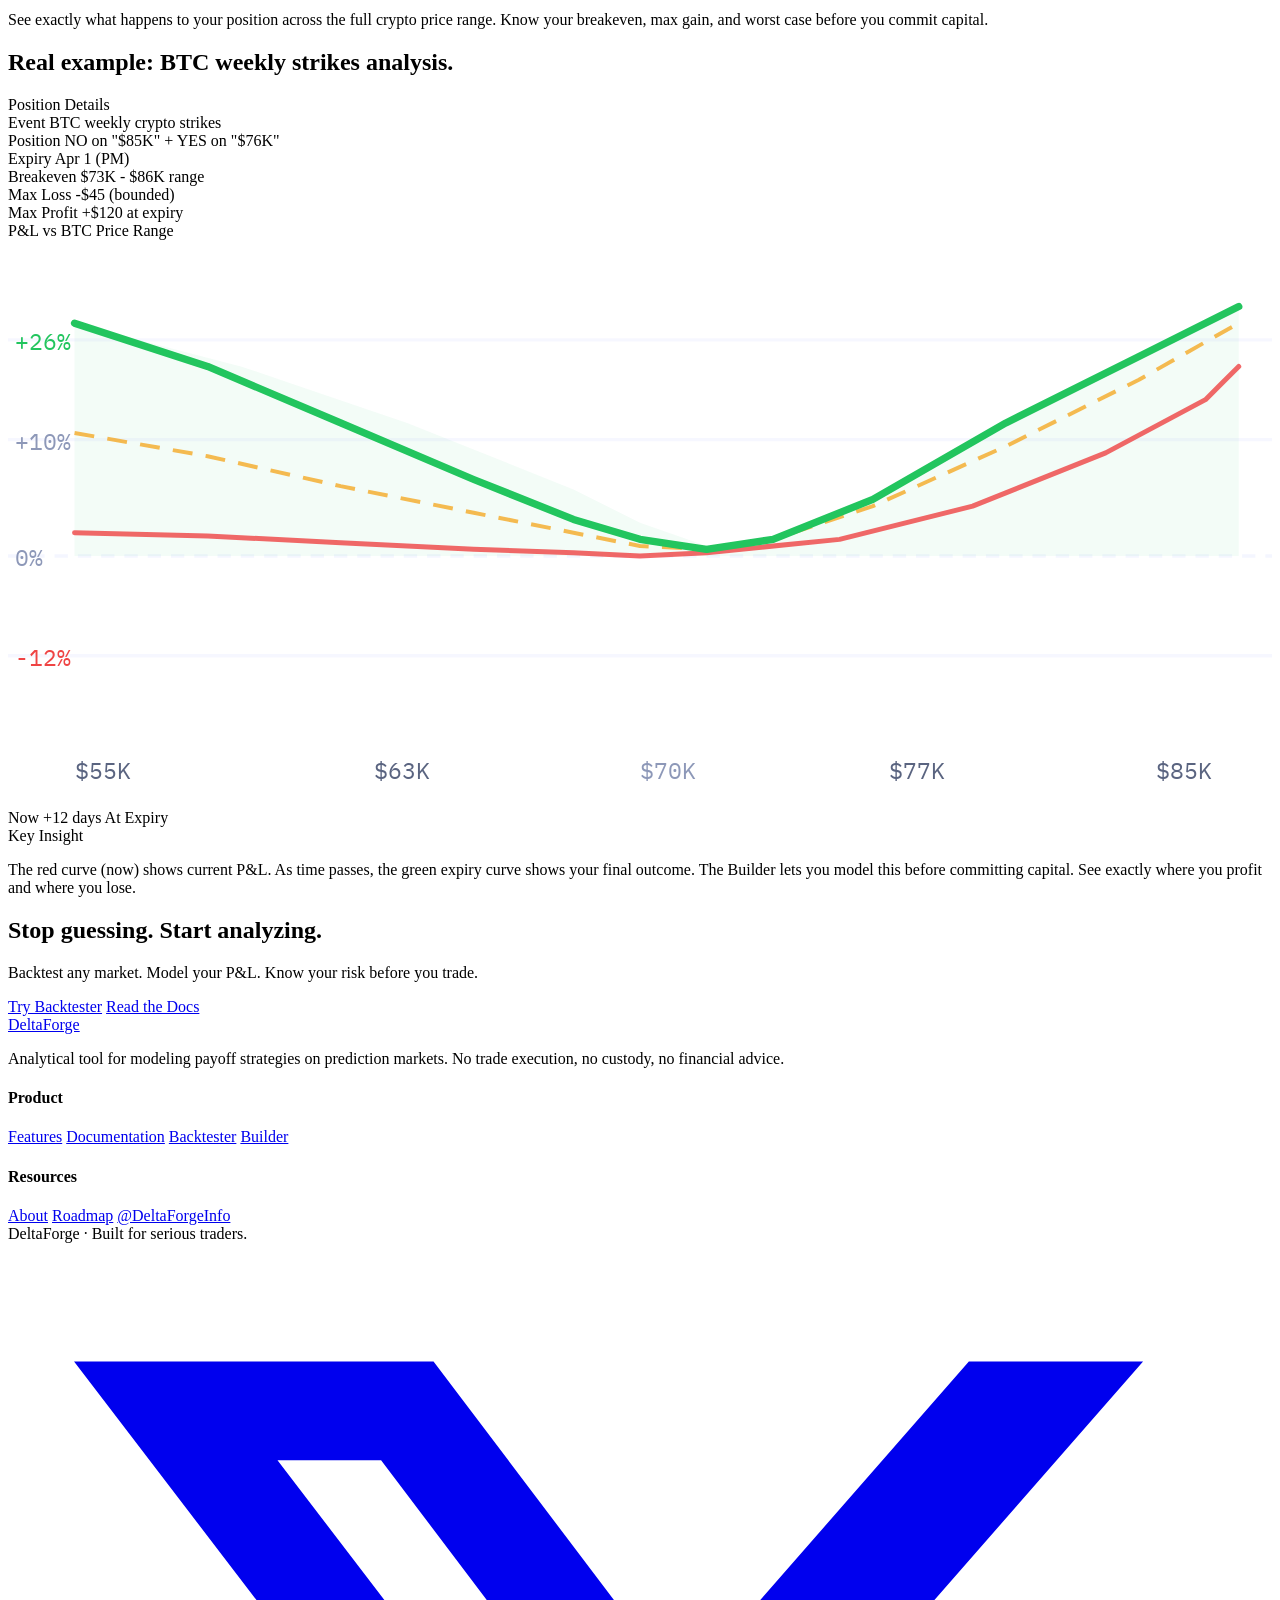
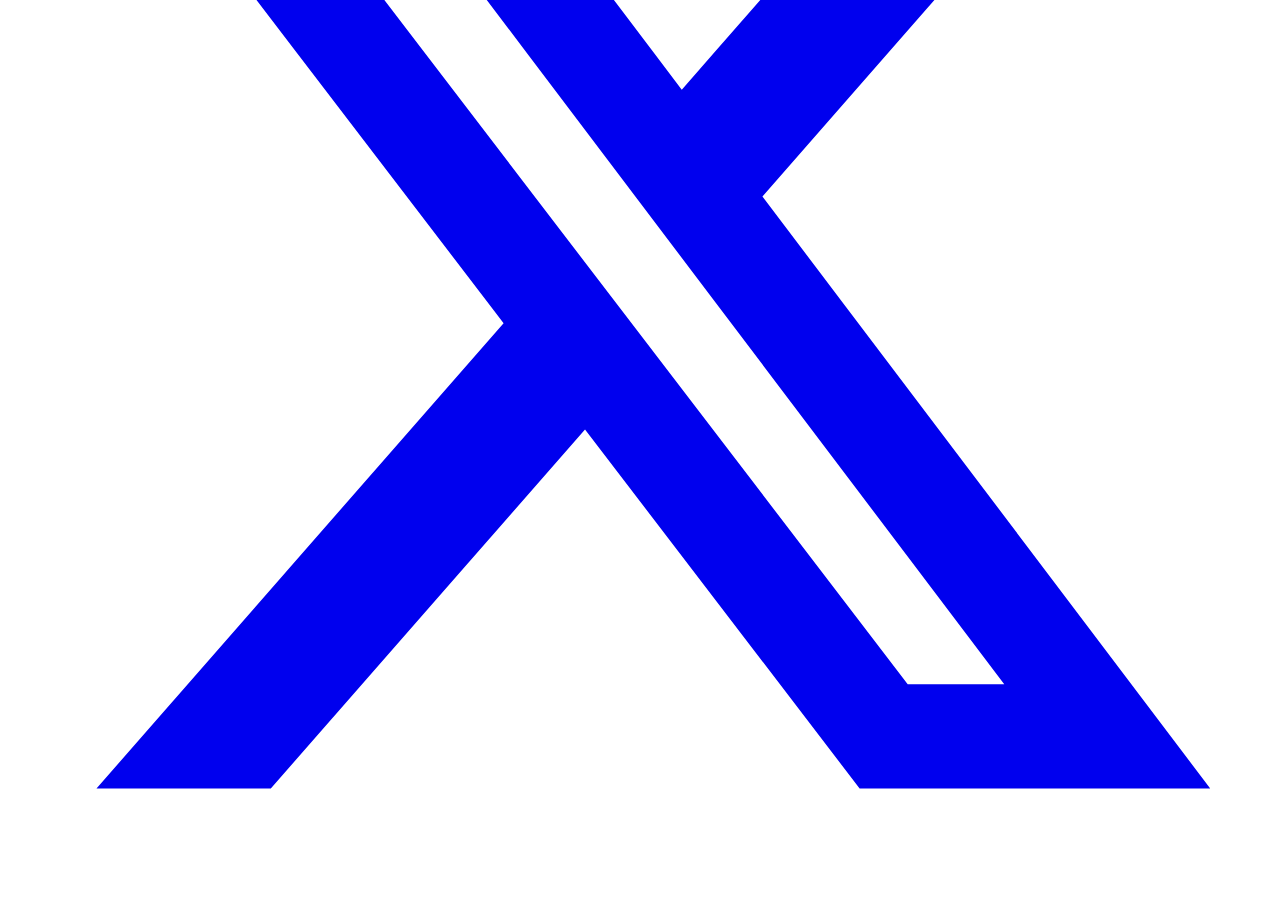
==== commit 90354cf9: "feat: complete DeltaForge rebrand across all pages and apps - Rename PolyStrike → DeltaForge on all " ====
--- a/index.html
+++ b/index.html
@@ -3,10 +3,10 @@
 <head>
   <meta charset="UTF-8">
   <meta name="viewport" content="width=device-width, initial-scale=1.0">
-  <title>PolyStrike - Polymarket + Bybit P&L Visualizer</title>
-  <meta name="description" content="Build hedged positions combining Polymarket binary options with Bybit vanilla options. See combined P&L across 4 time snapshots. Free analytical tool.">
-  <meta property="og:title" content="PolyStrike - Build hedged positions. See combined P&L.">
-  <meta property="og:description" content="Combine Polymarket binary options with Bybit vanilla options. Multi-leg portfolios, 4 time snapshots, Black-Scholes pricing.">
+  <title>DeltaForge - Polymarket Analytics Platform</title>
+  <meta name="description" content="Analyze Polymarket positions with real price history and P&L projections. Free analytical tools for prediction market traders.">
+  <meta property="og:title" content="DeltaForge - Polymarket Analytics Platform">
+  <meta property="og:description" content="Backtest prediction markets with crypto overlays. Model position P&L across time. Free tools for serious traders.">
   <meta property="og:type" content="website">
   <link rel="preconnect" href="https://fonts.googleapis.com">
   <link href="https://fonts.googleapis.com/css2?family=Space+Grotesk:wght@400;500;600;700;800&family=IBM+Plex+Mono:wght@400;500;600&family=Inter:wght@400;500;600&display=swap" rel="stylesheet">
@@ -40,11 +40,11 @@
             <circle cx="22.5" cy="8" r="1.75" fill="#22C55E"/>
           </svg>
         </div>
-        <a href="index.html" class="logo">PolyStrike</a>
+        <a href="index.html" class="logo">DeltaForge</a>
       </div>
       <div class="nav-links">
         <a href="features.html" class="nav-link">Features</a>
-        <a href="strategies.html" class="nav-link">Strategies</a>
+        <!-- strategies removed -->
         <a href="docs.html" class="nav-link">Docs</a>
         <a href="about.html" class="nav-link">About</a>
         <a href="./backtester/" class="nav-cta">Try Backtester</a>
@@ -59,9 +59,9 @@
   <section class="hero">
     <div class="container">
       <div class="hero-content">
-        <div class="tag-chip">Polymarket + Bybit Options</div>
-        <h1>Build hedged positions.<br>See combined P&L.</h1>
-        <p class="hero-sub">Add Polymarket YES/NO positions. Browse the full Bybit BTC option chain. See combined payoff across 4 time snapshots. Save your construction as JSON.</p>
+        <div class="tag-chip">Polymarket Analytics</div>
+        <h1>Backtest markets.<br>Model positions.</h1>
+        <p class="hero-sub">Replay any Polymarket event with real price history. Overlay crypto prices. Project P&L across time with 4 snapshots. Export as JPG.</p>
         <div class="hero-ctas">
           <a href="./backtester/" class="btn-primary">
             <svg viewBox="0 0 24 24" fill="none" stroke="currentColor" stroke-width="2"><path d="M13 2L3 14h9l-1 8 10-12h-9l1-8z"/></svg>
@@ -70,72 +70,33 @@
           <a href="#how-it-works" class="btn-secondary">How It Works</a>
         </div>
         <div class="hero-chips">
-          <span class="chip">Black-Scholes</span>
+          <span class="chip">Real Price History</span>
           <span class="chip">4 Time Snapshots</span>
-          <span class="chip">JSON Export</span>
+          <span class="chip">Crypto Overlay</span>
         </div>
       </div>
       <div class="hero-visual">
-        <div class="hero-table">
-          <div class="table-header">
-            <span>BTC Options &mdash; Bybit</span>
-            <span class="table-expiry">Mar 28</span>
-          </div>
-          <table>
-            <thead>
-              <tr>
-                <th>Strike</th>
-                <th>Bid</th>
-                <th>Ask</th>
-                <th>Mid</th>
-                <th>Delta</th>
-              </tr>
-            </thead>
-            <tbody>
-              <tr>
-                <td>88,000</td>
-                <td>4,120</td>
-                <td>4,380</td>
-                <td>4,250</td>
-                <td class="delta-pos">0.72</td>
-              </tr>
-              <tr>
-                <td>90,000</td>
-                <td>2,840</td>
-                <td>3,100</td>
-                <td>2,970</td>
-                <td class="delta-pos">0.61</td>
-              </tr>
-              <tr class="row-active">
-                <td>92,000</td>
-                <td>1,680</td>
-                <td>1,920</td>
-                <td>1,800</td>
-                <td class="delta-pos">0.48</td>
-              </tr>
-              <tr>
-                <td>94,000</td>
-                <td>890</td>
-                <td>1,100</td>
-                <td>995</td>
-                <td class="delta-pos">0.34</td>
-              </tr>
-              <tr>
-                <td>96,000</td>
-                <td>410</td>
-                <td>580</td>
-                <td>495</td>
-                <td class="delta-pos">0.21</td>
-              </tr>
-              <tr>
-                <td>98,000</td>
-                <td>150</td>
-                <td>280</td>
-                <td>215</td>
-                <td class="delta-pos">0.11</td>
-              </tr>
-            </tbody>
-          </table>
+        <div class="glass-card" style="padding: 20px;">
+          <div class="chart-header">
+            <span class="chart-title">YES/NO Price History + BTC Overlay</span>
+          </div>
+          <svg viewBox="0 0 360 150" class="mock-chart">
+            <line x1="0" y1="40" x2="360" y2="40" stroke="rgba(77,107,254,0.05)"/>
+            <line x1="0" y1="75" x2="360" y2="75" stroke="rgba(77,107,254,0.05)"/>
+            <line x1="0" y1="110" x2="360" y2="110" stroke="rgba(77,107,254,0.05)"/>
+            <!-- YES line (blue) -->
+            <polyline points="20,120 50,115 80,100 110,95 140,85 170,60 200,45 230,55 260,70 290,80 320,65 340,30" fill="none" stroke="#4D6BFE" stroke-width="2" stroke-linejoin="round" stroke-linecap="round"/>
+            <!-- NO line (dashed) -->
+            <polyline points="20,30 50,35 80,50 110,55 140,65 170,90 200,105 230,95 260,80 290,70 320,85 340,120" fill="none" stroke="#93A6FF" stroke-width="1.5" stroke-dasharray="5 3" stroke-linejoin="round" opacity="0.7"/>
+            <!-- BTC overlay (cyan) -->
+            <polyline points="20,90 50,85 80,75 110,80 140,70 170,50 200,40 230,45 260,55 290,60 320,50 340,35" fill="none" stroke="#7DD3FC" stroke-width="1.2" stroke-linejoin="round" opacity="0.5"/>
+            <text x="5" y="35" fill="#4D6BFE" font-size="7" font-family="IBM Plex Mono">YES</text>
+            <text x="5" y="125" fill="#93A6FF" font-size="7" font-family="IBM Plex Mono">NO</text>
+            <text x="310" y="30" fill="#7DD3FC" font-size="7" font-family="IBM Plex Mono">BTC</text>
+            <text x="20" y="145" fill="#5A6480" font-size="7" font-family="IBM Plex Mono">Jan 1</text>
+            <text x="170" y="145" fill="#5A6480" font-size="7" font-family="IBM Plex Mono">Jan 15</text>
+            <text x="310" y="145" fill="#5A6480" font-size="7" font-family="IBM Plex Mono">Jan 31</text>
+          </svg>
         </div>
       </div>
     </div>
@@ -145,15 +106,15 @@
   <section class="statement-section">
     <div class="statement-inner">
       <div class="statement-card animate-on-scroll">
-        <p class="statement">A naked PM bet is a coin flip. A hedged position is a trade.</p>
+        <p class="statement">Most traders guess. The best ones backtest and model first.</p>
         <div class="features-inline">
-          <span>Full option chain</span>
+          <span>Real price history</span>
           <span class="dot">&middot;</span>
-          <span>Combined P&L</span>
+          <span>P&L projections</span>
           <span class="dot">&middot;</span>
           <span>4 time snapshots</span>
           <span class="dot">&middot;</span>
-          <span>JSON snapshots</span>
+          <span>Crypto overlay</span>
         </div>
       </div>
     </div>
@@ -163,47 +124,47 @@
   <section class="timeline-section" id="how-it-works">
     <div class="container">
       <div class="section-header animate-on-scroll">
-        <h2>Paste a URL. See the payoff.</h2>
-        <p>Four steps from a Polymarket link to a full multi-leg construction with combined P&L.</p>
+        <h2>Paste a URL. See the data.</h2>
+        <p>Three steps from a Polymarket link to full analytics.</p>
       </div>
       <div class="timeline animate-on-scroll">
         <div class="timeline-stage">
           <div class="stage-marker">1</div>
           <div>
             <div class="stage-title">Paste URL</div>
-            <div class="stage-desc">Drop a Polymarket event URL. Auto-detect crypto, option type, spot price.</div>
+            <div class="stage-desc">Drop a Polymarket event URL. Auto-detect crypto asset, market type, spot price.</div>
           </div>
         </div>
         <div class="timeline-stage">
           <div class="stage-marker">2</div>
           <div>
-            <div class="stage-title">Load Chain</div>
-            <div class="stage-desc">Browse Bybit BTC options. Select expiry. See bid, ask, delta for every strike.</div>
+            <div class="stage-title">Select Positions</div>
+            <div class="stage-desc">Pick YES/NO positions across multiple strikes. Choose crypto overlay (BTC, ETH, SOL).</div>
           </div>
         </div>
         <div class="timeline-stage">
           <div class="stage-marker">3</div>
           <div>
-            <div class="stage-title">Build Position</div>
-            <div class="stage-desc">Pick PM strikes (YES/NO). Add Bybit options (buy/sell). Set quantities.</div>
+            <div class="stage-title">Analyze</div>
+            <div class="stage-desc">See price history, P&L curves, time decay across 4 snapshots. Compare strikes.</div>
           </div>
         </div>
         <div class="timeline-stage">
           <div class="stage-marker">4</div>
           <div>
-            <div class="stage-title">See Payoff</div>
-            <div class="stage-desc">Combined P&L chart with 4 time snapshots. Price range slider. Export JSON + JPG.</div>
-          </div>
-        </div>
-      </div>
-    </div>
-  </section>
-
-  <!-- ===== 4. WHY HEDGE (3 cards) ===== -->
+            <div class="stage-title">Export</div>
+            <div class="stage-desc">Download P&L snapshots as JPG. Save your analysis. Share with your team.</div>
+          </div>
+        </div>
+      </div>
+    </div>
+  </section>
+
+  <!-- ===== 4. WHY ANALYZE (3 cards) ===== -->
   <section class="why-section">
     <div class="container">
       <div class="section-header animate-on-scroll">
-        <h2>Why hedge a prediction market bet?</h2>
+        <h2>Why analyze before you bet?</h2>
       </div>
       <div class="why-grid">
         <div class="why-card animate-on-scroll delay-1">
@@ -224,8 +185,8 @@
           <div class="card-icon">
             <svg viewBox="0 0 24 24"><path d="M12 22s8-4 8-10V5l-8-3-8 3v7c0 6 8 10 8 10z"/></svg>
           </div>
-          <h3>Bounded Loss</h3>
-          <p>Add one Bybit vanilla option. Max drawdown drops from -100% to -25%. Time decay converts temporary drawdown into profit by expiry.</p>
+          <h3>P&L Visibility</h3>
+          <p>See exactly what happens to your position across the full crypto price range. Know your breakeven, max gain, and worst case before you commit capital.</p>
         </div>
       </div>
     </div>
@@ -235,39 +196,39 @@
   <section class="example-section section-glow">
     <div class="container">
       <div class="section-header animate-on-scroll">
-        <h2>Real example: BTC not hitting $85K this month.</h2>
+        <h2>Real example: BTC weekly strikes analysis.</h2>
       </div>
       <div class="example-grid">
         <div class="glass-card example-meta animate-on-scroll delay-1">
-          <div class="meta-title">Construction Details</div>
-          <div class="meta-row">
-            <span class="meta-label">PM Position</span>
-            <span class="meta-value">NO on "BTC hits $85K"</span>
-          </div>
-          <div class="meta-row">
-            <span class="meta-label">Bybit Hedge</span>
-            <span class="meta-value">Long Call + Short Call spread</span>
+          <div class="meta-title">Position Details</div>
+          <div class="meta-row">
+            <span class="meta-label">Event</span>
+            <span class="meta-value">BTC weekly crypto strikes</span>
+          </div>
+          <div class="meta-row">
+            <span class="meta-label">Position</span>
+            <span class="meta-value">NO on "$85K" + YES on "$76K"</span>
           </div>
           <div class="meta-row">
             <span class="meta-label">Expiry</span>
-            <span class="meta-value">Mar 27 (Bybit) / Apr 1 (PM)</span>
-          </div>
-          <div class="meta-row">
-            <span class="meta-label">Max Drawdown</span>
-            <span class="meta-value">-25% (vs -100% naked)</span>
-          </div>
-          <div class="meta-row">
-            <span class="meta-label">Flat Zone</span>
-            <span class="meta-value">$63K - $75K (stop: -2%)</span>
-          </div>
-          <div class="meta-row">
-            <span class="meta-label">Profit at Expiry</span>
-            <span class="meta-value positive">+4% to +26%</span>
+            <span class="meta-value">Apr 1 (PM)</span>
+          </div>
+          <div class="meta-row">
+            <span class="meta-label">Breakeven</span>
+            <span class="meta-value">$73K - $86K range</span>
+          </div>
+          <div class="meta-row">
+            <span class="meta-label">Max Loss</span>
+            <span class="meta-value">-$45 (bounded)</span>
+          </div>
+          <div class="meta-row">
+            <span class="meta-label">Max Profit</span>
+            <span class="meta-value positive">+$120 at expiry</span>
           </div>
         </div>
         <div class="glass-card example-chart-wrap animate-on-scroll delay-2">
           <div class="chart-header">
-            <span class="chart-title">P&L vs BTC Price Movement</span>
+            <span class="chart-title">P&L vs BTC Price Range</span>
           </div>
           <svg viewBox="0 0 380 170" class="mock-chart">
             <!-- Grid -->
@@ -304,7 +265,7 @@
       </div>
       <div class="example-insight animate-on-scroll delay-3">
         <div class="insight-label">Key Insight</div>
-        <p>The red curve (now) shows a temporary drawdown of -12% for extreme moves. Time decay converts this into profit: by expiry, the entire range from $55K to $85K is profitable. Your worst case is -2% in the flat zone. That's what hedging does.</p>
+        <p>The red curve (now) shows current P&L. As time passes, the green expiry curve shows your final outcome. The Builder lets you model this before committing capital. See exactly where you profit and where you lose.</p>
       </div>
     </div>
   </section>
@@ -312,8 +273,8 @@
   <!-- ===== 6. FINAL CTA ===== -->
   <section class="final-cta-section">
     <div class="container">
-      <h2 class="animate-on-scroll">Stop taking naked bets.</h2>
-      <p class="final-cta-sub animate-on-scroll delay-1">Build hedged constructions. See combined P&L across time. Trade with bounded risk.</p>
+      <h2 class="animate-on-scroll">Stop guessing. Start analyzing.</h2>
+      <p class="final-cta-sub animate-on-scroll delay-1">Backtest any market. Model your P&L. Know your risk before you trade.</p>
       <div class="final-cta-buttons animate-on-scroll delay-2">
         <a href="./backtester/" class="btn-primary">Try Backtester</a>
         <a href="docs.html" class="btn-secondary">Read the Docs</a>
@@ -326,28 +287,27 @@
     <div class="footer-inner">
       <div class="footer-grid">
         <div class="footer-brand-col">
-          <a href="index.html" class="logo">PolyStrike</a>
+          <a href="index.html" class="logo">DeltaForge</a>
           <p>Analytical tool for modeling payoff strategies on prediction markets. No trade execution, no custody, no financial advice.</p>
         </div>
         <div class="footer-col">
           <h4>Product</h4>
           <a href="features.html">Features</a>
-          <a href="strategies.html">Strategies</a>
           <a href="docs.html">Documentation</a>
           <a href="./backtester/">Backtester</a>
+          <a href="./builder/">Builder</a>
         </div>
         <div class="footer-col">
           <h4>Resources</h4>
           <a href="about.html">About</a>
           <a href="about.html#roadmap">Roadmap</a>
-          <a href="https://x.com/shtanga0x" target="_blank">@shtanga0x</a>
-          <a href="https://x.com/MykytaHaida" target="_blank">@MykytaHaida</a>
+          <a href="https://x.com/DeltaForgeInfo" target="_blank">@DeltaForgeInfo</a>
         </div>
       </div>
       <div class="footer-bottom">
-        <span class="footer-copy">shtanga0x + mykytahaida &middot; Built for serious traders.</span>
+        <span class="footer-copy">DeltaForge &middot; Built for serious traders.</span>
         <div class="footer-socials">
-          <a href="https://x.com/MykytaHaida" target="_blank" aria-label="Twitter">
+          <a href="https://x.com/DeltaForgeInfo" target="_blank" aria-label="Twitter">
             <svg viewBox="0 0 24 24" fill="currentColor"><path d="M18.244 2.25h3.308l-7.227 8.26 8.502 11.24H16.17l-5.214-6.817L4.99 21.75H1.68l7.73-8.835L1.254 2.25H8.08l4.713 6.231zm-1.161 17.52h1.833L7.084 4.126H5.117z"/></svg>
           </a>
         </div>
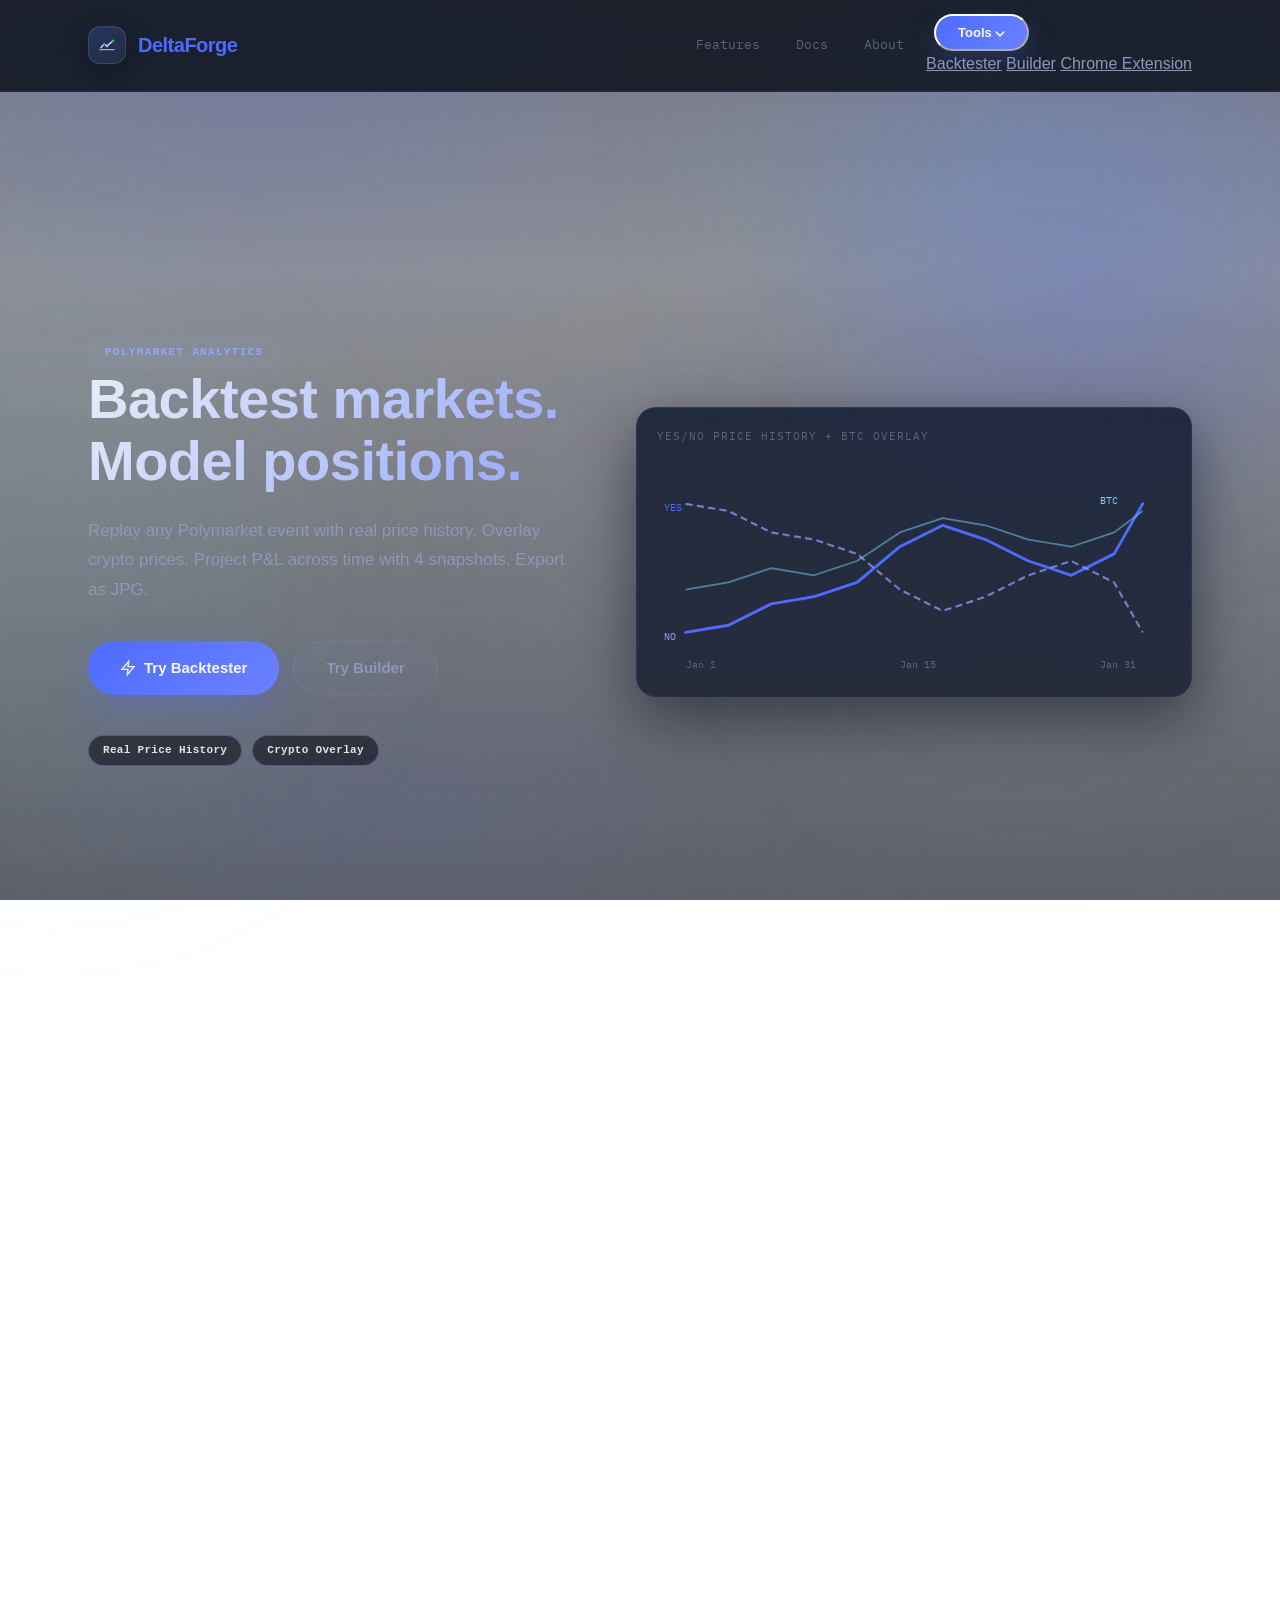
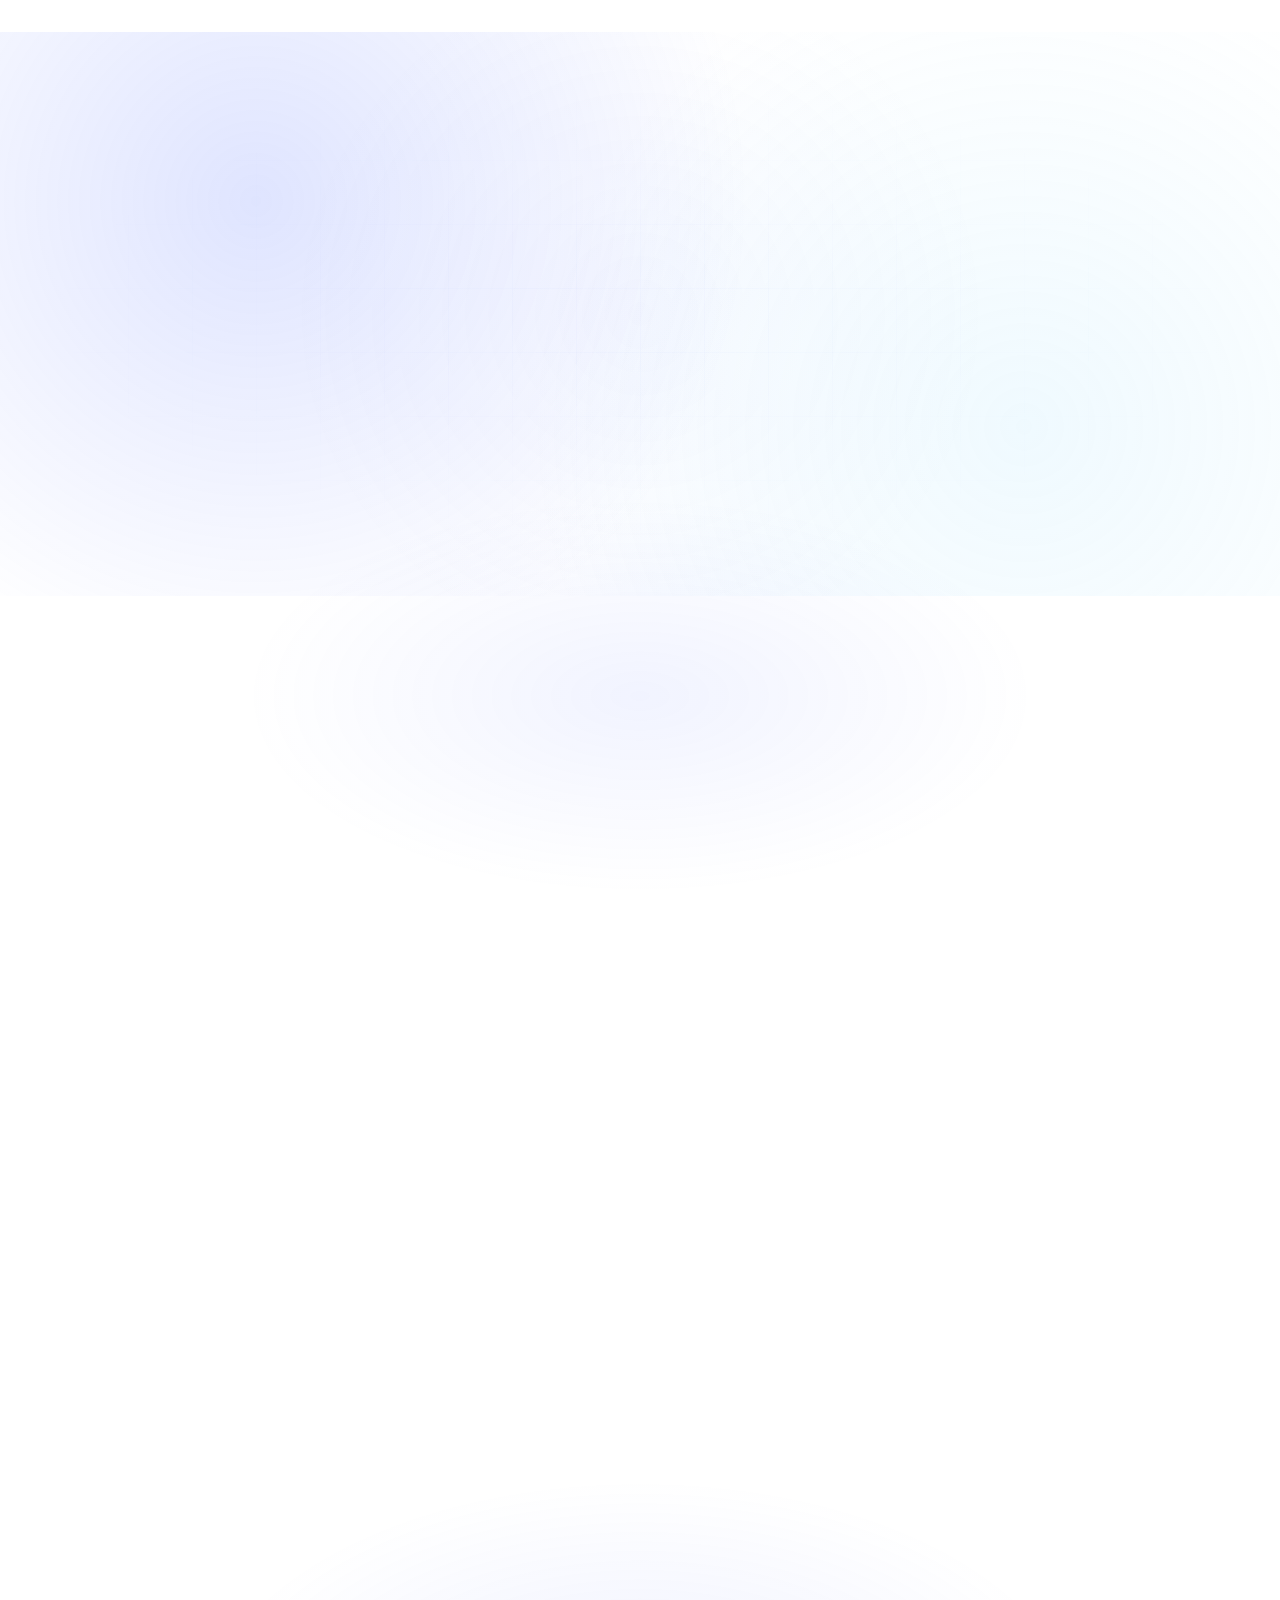
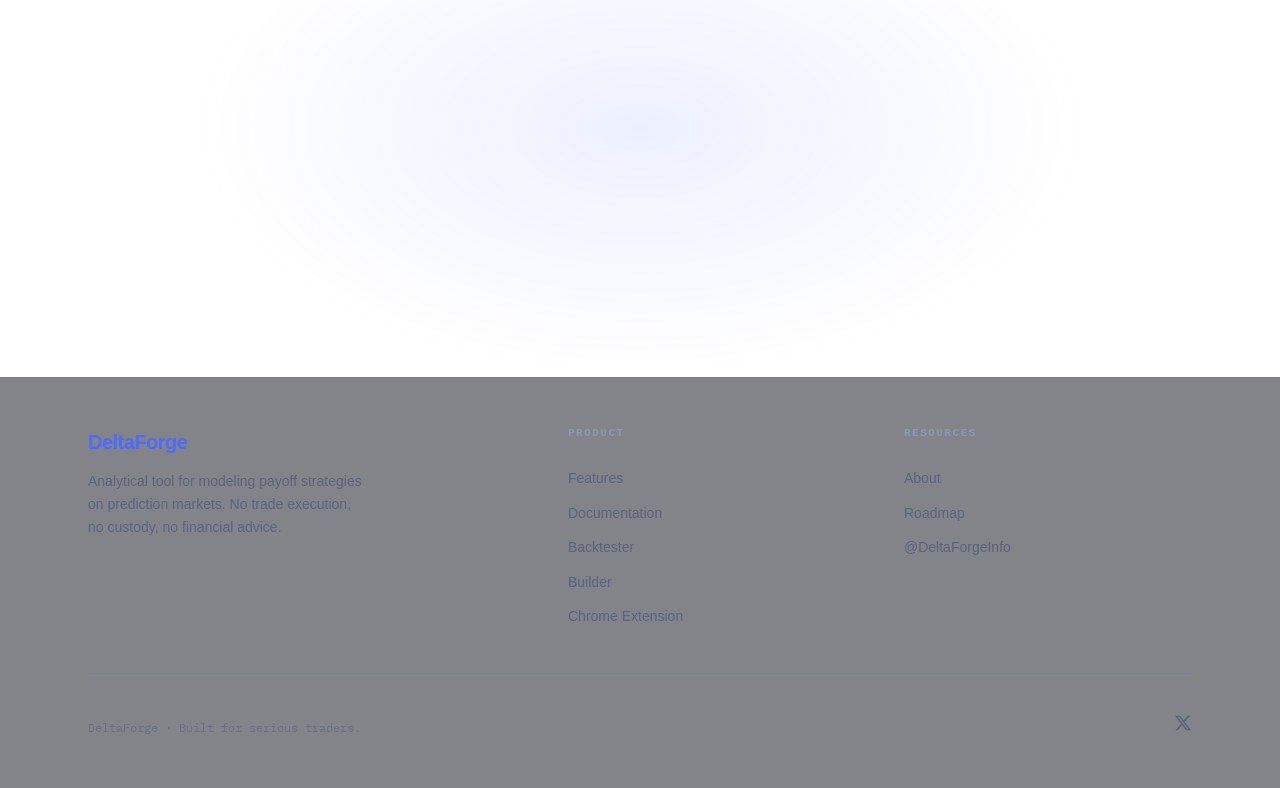
==== commit 64b5cca7: "fix: replace How It Works with Try Builder button, remove 4 Time Snapshots chip Co-Authored-By: Clau" ====
--- a/index.html
+++ b/index.html
@@ -2,6 +2,7 @@
 <html lang="en">
 <head>
   <meta charset="UTF-8">
+  <link rel="icon" type="image/png" href="img/favicon.png">
   <meta name="viewport" content="width=device-width, initial-scale=1.0">
   <title>DeltaForge - Polymarket Analytics Platform</title>
   <meta name="description" content="Analyze Polymarket positions with real price history and P&L projections. Free analytical tools for prediction market traders.">
@@ -47,7 +48,14 @@
         <!-- strategies removed -->
         <a href="docs.html" class="nav-link">Docs</a>
         <a href="about.html" class="nav-link">About</a>
-        <a href="./backtester/" class="nav-cta">Try Backtester</a>
+        <div class="nav-dropdown">
+          <button class="nav-cta nav-dropdown-trigger">Tools <svg viewBox="0 0 12 8" width="10" height="6" fill="none" stroke="currentColor" stroke-width="2" stroke-linecap="round"><path d="M1 1.5L6 6.5L11 1.5"/></svg></button>
+          <div class="nav-dropdown-menu">
+            <a href="./backtester/">Backtester</a>
+            <a href="./builder/">Builder</a>
+            <a href="https://chromewebstore.google.com/detail/deltaforge/epbhogajbpkaojpenoieickbelibkclp?hl=en-US&utm_source=ext_sidebar" target="_blank">Chrome Extension</a>
+          </div>
+        </div>
       </div>
       <button class="nav-toggle" aria-label="Menu">
         <svg viewBox="0 0 24 24"><path d="M3 12h18M3 6h18M3 18h18" stroke-linecap="round"/></svg>
@@ -67,11 +75,10 @@
             <svg viewBox="0 0 24 24" fill="none" stroke="currentColor" stroke-width="2"><path d="M13 2L3 14h9l-1 8 10-12h-9l1-8z"/></svg>
             Try Backtester
           </a>
-          <a href="#how-it-works" class="btn-secondary">How It Works</a>
+          <a href="./builder/" class="btn-secondary">Try Builder</a>
         </div>
         <div class="hero-chips">
           <span class="chip">Real Price History</span>
-          <span class="chip">4 Time Snapshots</span>
           <span class="chip">Crypto Overlay</span>
         </div>
       </div>
@@ -296,6 +303,7 @@
           <a href="docs.html">Documentation</a>
           <a href="./backtester/">Backtester</a>
           <a href="./builder/">Builder</a>
+          <a href="https://chromewebstore.google.com/detail/deltaforge/epbhogajbpkaojpenoieickbelibkclp?hl=en-US&utm_source=ext_sidebar" target="_blank">Chrome Extension</a>
         </div>
         <div class="footer-col">
           <h4>Resources</h4>
--- a/css/style.css
+++ b/css/style.css
@@ -0,0 +1,2020 @@
+/* ============================================
+   PolyStrike - Risk Infrastructure for Prediction Markets
+   Design System v2: Rich backgrounds, no plain black
+   ============================================ */
+
+/* --- CSS Variables --- */
+:root {
+  --primary: #4D6BFE;
+  --primary-hover: #6380FF;
+  --primary-glow: rgba(77, 107, 254, 0.35);
+  --secondary: #93A6FF;
+  --accent: #7DD3FC;
+  --bg-deep: #060A14;
+  --bg: #0B1020;
+  --bg-elevated: #0F1528;
+  --surface: #111B30;
+  --surface-alt: #161D30;
+  --surface-light: #1A2340;
+  --text: #E8EDF8;
+  --text-muted: #8D98B8;
+  --text-dim: #5A6480;
+  --success: #22C55E;
+  --warning: #F59E0B;
+  --error: #EF4444;
+  --border: rgba(77, 107, 254, 0.12);
+  --border-hover: rgba(147, 166, 255, 0.22);
+  --glow: rgba(77, 107, 254, 0.15);
+  --radius-sm: 12px;
+  --radius-md: 20px;
+  --radius-lg: 28px;
+  --radius-pill: 999px;
+}
+
+/* --- Reset --- */
+*, *::before, *::after { margin: 0; padding: 0; box-sizing: border-box; }
+html { scroll-behavior: smooth; }
+
+body {
+  color: var(--text-muted);
+  font-family: 'Inter', 'Space Grotesk', -apple-system, sans-serif;
+  line-height: 1.6;
+  min-height: 100vh;
+  -webkit-font-smoothing: antialiased;
+  overflow-x: hidden;
+  position: relative;
+  color-scheme: dark;
+  background: transparent;
+}
+
+/* Custom scrollbar */
+::-webkit-scrollbar { width: 10px; }
+::-webkit-scrollbar-track { background: var(--bg-deep); }
+::-webkit-scrollbar-thumb {
+  background: rgba(147, 166, 255, 0.2);
+  border-radius: var(--radius-pill);
+  border: 2px solid var(--bg-deep);
+}
+
+/* ============================================
+   RICH BACKGROUND SYSTEM
+   No plain black anywhere. Every section has texture.
+   ============================================ */
+
+/* Global animated mesh background */
+.page-bg {
+  position: fixed;
+  inset: 0;
+  z-index: 0;
+  pointer-events: none;
+  overflow: hidden;
+}
+
+/* Gradient mesh layer */
+.page-bg::before {
+  content: '';
+  position: absolute;
+  inset: 0;
+  background:
+    radial-gradient(ellipse 80% 50% at 20% 10%, rgba(77,107,254,0.18) 0%, transparent 60%),
+    radial-gradient(ellipse 60% 40% at 80% 20%, rgba(125,211,252,0.12) 0%, transparent 50%),
+    radial-gradient(ellipse 50% 50% at 50% 60%, rgba(147,166,255,0.06) 0%, transparent 50%),
+    radial-gradient(ellipse 70% 40% at 30% 90%, rgba(77,107,254,0.10) 0%, transparent 50%);
+}
+
+/* Dot grid pattern */
+.page-bg::after {
+  content: '';
+  position: absolute;
+  inset: 0;
+  background-image: radial-gradient(rgba(147, 166, 255, 0.08) 1px, transparent 1px);
+  background-size: 32px 32px;
+  mask-image: radial-gradient(ellipse at center, rgba(0,0,0,0.5) 20%, rgba(0,0,0,0.15) 60%, transparent 80%);
+  -webkit-mask-image: radial-gradient(ellipse at center, rgba(0,0,0,0.5) 20%, rgba(0,0,0,0.15) 60%, transparent 80%);
+}
+
+/* Floating orbs */
+.orb {
+  position: fixed;
+  border-radius: 50%;
+  filter: blur(100px);
+  pointer-events: none;
+  z-index: 0;
+  animation: orbFloat 20s ease-in-out infinite;
+}
+
+.orb-1 {
+  width: 600px; height: 600px;
+  background: rgba(77, 107, 254, 0.12);
+  top: -150px; right: -100px;
+  animation-delay: 0s;
+}
+
+.orb-2 {
+  width: 500px; height: 500px;
+  background: rgba(125, 211, 252, 0.08);
+  bottom: 10%; left: -200px;
+  animation-delay: -7s;
+}
+
+.orb-3 {
+  width: 400px; height: 400px;
+  background: rgba(147, 166, 255, 0.06);
+  top: 40%; right: 5%;
+  animation-delay: -14s;
+}
+
+.orb-4 {
+  width: 350px; height: 350px;
+  background: rgba(34, 197, 94, 0.04);
+  bottom: -50px; right: 30%;
+  animation-delay: -3s;
+}
+
+@keyframes orbFloat {
+  0%, 100% { transform: translate(0, 0) scale(1); }
+  25% { transform: translate(30px, -20px) scale(1.05); }
+  50% { transform: translate(-20px, 30px) scale(0.95); }
+  75% { transform: translate(20px, 20px) scale(1.02); }
+}
+
+/* Section-specific background treatments */
+.section-glow {
+  position: relative;
+}
+
+.section-glow::before {
+  content: '';
+  position: absolute;
+  top: -100px;
+  left: 50%;
+  transform: translateX(-50%);
+  width: 800px;
+  height: 400px;
+  background: radial-gradient(ellipse, rgba(77,107,254,0.08), transparent 70%);
+  pointer-events: none;
+  z-index: 0;
+}
+
+/* Noise texture overlay */
+.noise-overlay {
+  position: fixed;
+  inset: 0;
+  z-index: 0;
+  pointer-events: none;
+  opacity: 0.03;
+  background-image: url("data:image/svg+xml,%3Csvg viewBox='0 0 256 256' xmlns='http://www.w3.org/2000/svg'%3E%3Cfilter id='n'%3E%3CfeTurbulence type='fractalNoise' baseFrequency='0.9' numOctaves='4' stitchTiles='stitch'/%3E%3C/filter%3E%3Crect width='100%25' height='100%25' filter='url(%23n)'/%3E%3C/svg%3E");
+  background-size: 256px 256px;
+}
+
+/* ============================================
+   SECTION DIVIDERS
+   ============================================ */
+.section-divider {
+  position: relative;
+  height: 120px;
+  overflow: hidden;
+  z-index: 1;
+}
+
+.section-divider svg {
+  position: absolute;
+  bottom: 0;
+  left: 0;
+  width: 100%;
+  height: 100%;
+}
+
+/* Alternating section backgrounds */
+.section-dark {
+  background: transparent;
+  position: relative;
+  z-index: 1;
+}
+
+.section-darker {
+  background: rgba(6, 10, 20, 0.6);
+  position: relative;
+  z-index: 1;
+}
+
+.section-accent {
+  background: linear-gradient(180deg, rgba(77,107,254,0.04) 0%, rgba(77,107,254,0.02) 50%, transparent 100%);
+  position: relative;
+  z-index: 1;
+}
+
+/* ============================================
+   TYPOGRAPHY
+   ============================================ */
+h1, h2, h3, h4 {
+  font-family: 'Space Grotesk', sans-serif;
+  color: var(--text);
+  letter-spacing: -0.5px;
+}
+
+h1 {
+  font-size: clamp(36px, 5vw, 56px);
+  font-weight: 700;
+  line-height: 1.1;
+}
+
+h2 {
+  font-size: clamp(26px, 3.5vw, 40px);
+  font-weight: 700;
+  line-height: 1.15;
+  margin-bottom: 16px;
+}
+
+h3 {
+  font-size: 20px;
+  font-weight: 600;
+  line-height: 1.3;
+}
+
+h4 {
+  font-size: 16px;
+  font-weight: 600;
+  line-height: 1.4;
+}
+
+a { color: inherit; }
+
+/* ============================================
+   LAYOUT
+   ============================================ */
+.container {
+  max-width: 1200px;
+  margin: 0 auto;
+  padding: 0 48px;
+  position: relative;
+  z-index: 1;
+}
+
+section {
+  position: relative;
+  z-index: 1;
+}
+
+/* ============================================
+   ANIMATIONS
+   ============================================ */
+@keyframes fadeSlideUp {
+  from { opacity: 0; transform: translateY(30px); }
+  to { opacity: 1; transform: translateY(0); }
+}
+
+@keyframes fadeIn {
+  from { opacity: 0; }
+  to { opacity: 1; }
+}
+
+@keyframes shimmer {
+  0% { background-position: -200% center; }
+  100% { background-position: 200% center; }
+}
+
+@keyframes pulse {
+  0%, 100% { opacity: 1; }
+  50% { opacity: 0.4; }
+}
+
+@keyframes countUp {
+  from { opacity: 0; transform: translateY(10px); }
+  to { opacity: 1; transform: translateY(0); }
+}
+
+.animate-on-scroll {
+  opacity: 0;
+  transform: translateY(30px);
+  transition: opacity 0.7s cubic-bezier(0.16, 1, 0.3, 1), transform 0.7s cubic-bezier(0.16, 1, 0.3, 1);
+}
+
+.animate-on-scroll.visible {
+  opacity: 1;
+  transform: translateY(0);
+}
+
+.delay-1 { transition-delay: 0.08s; }
+.delay-2 { transition-delay: 0.16s; }
+.delay-3 { transition-delay: 0.24s; }
+.delay-4 { transition-delay: 0.32s; }
+.delay-5 { transition-delay: 0.40s; }
+.delay-6 { transition-delay: 0.48s; }
+
+/* ============================================
+   NAV
+   ============================================ */
+nav {
+  position: sticky;
+  top: 0;
+  z-index: 100;
+  background: rgba(6, 10, 20, 0.8);
+  backdrop-filter: blur(20px) saturate(1.2);
+  -webkit-backdrop-filter: blur(20px) saturate(1.2);
+  border-bottom: 1px solid var(--border);
+  transition: border-color 0.3s;
+}
+
+.nav-inner {
+  max-width: 1200px;
+  margin: 0 auto;
+  padding: 14px 48px;
+  display: flex;
+  justify-content: space-between;
+  align-items: center;
+}
+
+.nav-left {
+  display: flex;
+  align-items: center;
+  gap: 12px;
+}
+
+.brand-glyph {
+  width: 38px;
+  height: 38px;
+  border-radius: 12px;
+  display: grid;
+  place-items: center;
+  background: linear-gradient(145deg, rgba(77,107,254,0.25), rgba(125,211,252,0.08));
+  border: 1px solid rgba(147,166,255,0.18);
+  box-shadow: 0 8px 24px rgba(4, 10, 24, 0.4), inset 0 1px 0 rgba(255,255,255,0.05);
+  flex-shrink: 0;
+}
+
+.brand-glyph svg {
+  width: 20px;
+  height: 20px;
+}
+
+.logo {
+  font-family: 'Space Grotesk', sans-serif;
+  font-size: 20px;
+  font-weight: 700;
+  color: var(--primary);
+  letter-spacing: -0.5px;
+  text-decoration: none;
+}
+
+.nav-endorsement {
+  font-family: 'IBM Plex Mono', monospace;
+  font-size: 10px;
+  color: var(--text-dim);
+  letter-spacing: 0.5px;
+  opacity: 0.7;
+  padding-left: 12px;
+  border-left: 1px solid var(--border);
+}
+
+.nav-links {
+  display: flex;
+  align-items: center;
+  gap: 8px;
+}
+
+.nav-link {
+  font-family: 'IBM Plex Mono', monospace;
+  font-size: 13px;
+  color: var(--text-dim);
+  text-decoration: none;
+  padding: 8px 14px;
+  border-radius: var(--radius-sm);
+  transition: color 0.2s, background 0.2s;
+}
+
+.nav-link:hover {
+  color: var(--text-muted);
+  background: rgba(147, 166, 255, 0.06);
+}
+
+.nav-link.active {
+  color: var(--text);
+  background: rgba(147, 166, 255, 0.08);
+}
+
+.nav-cta {
+  font-family: 'Space Grotesk', sans-serif;
+  font-size: 13px;
+  font-weight: 700;
+  color: #F7F9FF;
+  text-decoration: none;
+  background: linear-gradient(135deg, #4D6BFE 0%, #6B82FF 100%);
+  padding: 9px 22px;
+  border-radius: var(--radius-pill);
+  margin-left: 8px;
+  transition: all 0.2s;
+  box-shadow: 0 8px 24px rgba(77,107,254,0.25);
+}
+
+.nav-cta:hover {
+  background: linear-gradient(135deg, #5A76FF 0%, #7A90FF 100%);
+  box-shadow: 0 12px 32px rgba(77,107,254,0.35);
+  transform: translateY(-1px);
+}
+
+/* Mobile menu toggle */
+.nav-toggle {
+  display: none;
+  background: none;
+  border: 1px solid var(--border);
+  border-radius: var(--radius-sm);
+  padding: 8px;
+  cursor: pointer;
+  color: var(--text-muted);
+}
+
+.nav-toggle svg {
+  width: 20px;
+  height: 20px;
+  stroke: currentColor;
+  fill: none;
+  stroke-width: 2;
+}
+
+/* ============================================
+   BUTTONS
+   ============================================ */
+.btn-primary {
+  display: inline-flex;
+  align-items: center;
+  gap: 8px;
+  font-family: 'Space Grotesk', sans-serif;
+  font-size: 15px;
+  font-weight: 700;
+  color: #F7F9FF;
+  background: linear-gradient(135deg, #4D6BFE 0%, #6B82FF 100%);
+  padding: 14px 32px;
+  border-radius: var(--radius-pill);
+  text-decoration: none;
+  border: none;
+  cursor: pointer;
+  transition: all 0.25s;
+  box-shadow: 0 14px 40px rgba(77,107,254,0.3);
+  position: relative;
+  overflow: hidden;
+}
+
+.btn-primary::before {
+  content: '';
+  position: absolute;
+  inset: 0;
+  background: linear-gradient(135deg, rgba(255,255,255,0.15) 0%, transparent 50%);
+  opacity: 0;
+  transition: opacity 0.25s;
+}
+
+.btn-primary:hover {
+  box-shadow: 0 18px 48px rgba(77,107,254,0.4);
+  transform: translateY(-2px);
+}
+
+.btn-primary:hover::before {
+  opacity: 1;
+}
+
+.btn-primary svg {
+  width: 16px;
+  height: 16px;
+}
+
+.btn-secondary {
+  display: inline-flex;
+  align-items: center;
+  gap: 8px;
+  font-family: 'Space Grotesk', sans-serif;
+  font-size: 15px;
+  font-weight: 600;
+  color: var(--text-muted);
+  background: rgba(147, 166, 255, 0.04);
+  padding: 14px 32px;
+  border-radius: var(--radius-pill);
+  border: 1px solid rgba(147, 166, 255, 0.15);
+  text-decoration: none;
+  cursor: pointer;
+  transition: all 0.25s;
+}
+
+.btn-secondary:hover {
+  border-color: rgba(147, 166, 255, 0.3);
+  background: rgba(147, 166, 255, 0.08);
+  color: var(--text);
+  transform: translateY(-1px);
+}
+
+/* ============================================
+   CHIPS & BADGES
+   ============================================ */
+.chip {
+  font-family: 'IBM Plex Mono', monospace;
+  font-size: 11px;
+  font-weight: 600;
+  color: rgba(232, 237, 248, 0.95);
+  background: rgba(10, 14, 23, 0.6);
+  border: 1px solid rgba(147, 166, 255, 0.35);
+  padding: 6px 14px;
+  border-radius: var(--radius-pill);
+  letter-spacing: 0.3px;
+  backdrop-filter: blur(12px);
+}
+
+.tag-chip {
+  display: inline-flex;
+  align-items: center;
+  gap: 6px;
+  font-family: 'IBM Plex Mono', monospace;
+  font-size: 11px;
+  font-weight: 600;
+  color: var(--secondary);
+  background: rgba(147, 166, 255, 0.06);
+  border: 1px solid rgba(147, 166, 255, 0.12);
+  padding: 6px 16px;
+  border-radius: var(--radius-pill);
+  letter-spacing: 0.12em;
+  text-transform: uppercase;
+}
+
+/* ============================================
+   GLASS CARDS
+   ============================================ */
+.glass-card {
+  background: linear-gradient(180deg, rgba(17,27,48,0.85) 0%, rgba(15,21,40,0.75) 100%);
+  backdrop-filter: blur(20px);
+  -webkit-backdrop-filter: blur(20px);
+  border: 1px solid var(--border);
+  border-radius: var(--radius-md);
+  padding: 32px 28px;
+  position: relative;
+  overflow: hidden;
+  transition: border-color 0.3s, box-shadow 0.3s, transform 0.25s;
+  box-shadow: 0 20px 60px rgba(2, 6, 23, 0.5);
+}
+
+.glass-card:hover {
+  border-color: var(--border-hover);
+  box-shadow: 0 24px 70px rgba(2, 6, 23, 0.55), 0 0 40px rgba(77,107,254,0.05);
+  transform: translateY(-3px);
+}
+
+/* Accent top bar on hover */
+.glass-card-accent::before {
+  content: '';
+  position: absolute;
+  top: 0; left: 0; right: 0;
+  height: 3px;
+  background: linear-gradient(90deg, var(--primary), var(--secondary));
+  opacity: 0;
+  transition: opacity 0.3s;
+}
+
+.glass-card-accent:hover::before {
+  opacity: 1;
+}
+
+/* Red accent (problem cards) */
+.glass-card-danger::before {
+  background: linear-gradient(90deg, var(--error), var(--warning));
+}
+
+/* ============================================
+   SECTION HEADERS
+   ============================================ */
+.section-header {
+  text-align: center;
+  margin-bottom: 64px;
+}
+
+.section-header p {
+  font-size: 17px;
+  color: var(--text-muted);
+  max-width: 600px;
+  margin: 14px auto 0;
+  line-height: 1.7;
+}
+
+.section-label {
+  font-family: 'IBM Plex Mono', monospace;
+  font-size: 11px;
+  font-weight: 600;
+  color: var(--primary);
+  text-transform: uppercase;
+  letter-spacing: 2px;
+  margin-bottom: 16px;
+  display: flex;
+  align-items: center;
+  justify-content: center;
+  gap: 10px;
+}
+
+.section-label::before,
+.section-label::after {
+  content: '';
+  width: 24px;
+  height: 1px;
+  background: var(--primary);
+  opacity: 0.4;
+}
+
+/* ============================================
+   HERO
+   ============================================ */
+.hero {
+  min-height: 100vh;
+  display: flex;
+  align-items: center;
+  padding: 80px 0 60px;
+  position: relative;
+  overflow: hidden;
+}
+
+/* Hero-specific glow */
+.hero::before {
+  content: '';
+  position: absolute;
+  top: -200px;
+  right: -200px;
+  width: 800px;
+  height: 800px;
+  background: radial-gradient(circle, rgba(77,107,254,0.15) 0%, transparent 60%);
+  pointer-events: none;
+}
+
+.hero .container {
+  display: grid;
+  grid-template-columns: 1fr 1.15fr;
+  gap: 64px;
+  align-items: center;
+  width: 100%;
+}
+
+.hero-content {
+  animation: fadeSlideUp 0.9s cubic-bezier(0.16, 1, 0.3, 1) forwards;
+}
+
+.hero h1 {
+  margin-bottom: 24px;
+  background: linear-gradient(135deg, var(--text) 0%, var(--secondary) 100%);
+  -webkit-background-clip: text;
+  -webkit-text-fill-color: transparent;
+  background-clip: text;
+}
+
+.hero-sub {
+  font-size: 17px;
+  color: var(--text-muted);
+  max-width: 480px;
+  margin-bottom: 36px;
+  line-height: 1.75;
+}
+
+.hero-ctas {
+  display: flex;
+  gap: 14px;
+  margin-bottom: 40px;
+}
+
+.hero-chips {
+  display: flex;
+  gap: 10px;
+  flex-wrap: wrap;
+}
+
+/* Hero visual - product screenshot container */
+.hero-visual {
+  position: relative;
+  animation: fadeSlideUp 0.9s cubic-bezier(0.16, 1, 0.3, 1) 0.15s forwards;
+  opacity: 0;
+}
+
+.hero-screenshot {
+  width: 100%;
+  border-radius: var(--radius-lg);
+  border: 1px solid var(--border);
+  box-shadow:
+    0 40px 80px rgba(2, 6, 23, 0.6),
+    0 0 60px rgba(77, 107, 254, 0.08),
+    inset 0 1px 0 rgba(255,255,255,0.03);
+  overflow: hidden;
+  background: var(--surface);
+  position: relative;
+}
+
+/* Screenshot placeholder (inline SVG chart) */
+.hero-chart-wrap {
+  background: linear-gradient(180deg, var(--surface) 0%, var(--bg-elevated) 100%);
+  border: 1px solid var(--border);
+  border-radius: var(--radius-lg);
+  padding: 28px;
+  box-shadow:
+    0 40px 80px rgba(2, 6, 23, 0.6),
+    0 0 60px rgba(77, 107, 254, 0.08);
+  position: relative;
+  overflow: hidden;
+}
+
+.hero-chart-wrap::before {
+  content: '';
+  position: absolute;
+  top: 0; left: 0; right: 0;
+  height: 50%;
+  background: linear-gradient(180deg, rgba(77,107,254,0.04) 0%, transparent 100%);
+  pointer-events: none;
+}
+
+.chart-header {
+  display: flex;
+  justify-content: space-between;
+  align-items: center;
+  margin-bottom: 16px;
+  position: relative;
+  z-index: 1;
+}
+
+.chart-title {
+  font-family: 'IBM Plex Mono', monospace;
+  font-size: 11px;
+  color: var(--text-dim);
+  text-transform: uppercase;
+  letter-spacing: 1px;
+}
+
+.chart-status {
+  font-family: 'IBM Plex Mono', monospace;
+  font-size: 10px;
+  color: var(--success);
+  text-transform: uppercase;
+  letter-spacing: 1px;
+  display: flex;
+  align-items: center;
+  gap: 6px;
+}
+
+.chart-status::before {
+  content: '';
+  width: 6px; height: 6px;
+  border-radius: 50%;
+  background: var(--success);
+  animation: pulse 2s ease infinite;
+}
+
+.mock-chart {
+  width: 100%;
+  height: auto;
+  display: block;
+  position: relative;
+  z-index: 1;
+}
+
+.chart-legend {
+  display: flex;
+  gap: 20px;
+  margin-top: 14px;
+  font-family: 'IBM Plex Mono', monospace;
+  font-size: 11px;
+  color: var(--text-dim);
+  position: relative;
+  z-index: 1;
+}
+
+.legend-item {
+  display: flex;
+  align-items: center;
+  gap: 8px;
+}
+
+.swatch {
+  display: inline-block;
+  width: 18px;
+  height: 2px;
+  border-radius: 1px;
+}
+
+.swatch-now { background: var(--error); }
+.swatch-mid { background: var(--warning); }
+.swatch-expiry { background: var(--success); }
+.swatch-naked { background: var(--error); opacity: 0.4; }
+
+/* ============================================
+   SOCIAL PROOF STRIP
+   ============================================ */
+.social-proof {
+  padding: 48px 0;
+  border-top: 1px solid var(--border);
+  border-bottom: 1px solid var(--border);
+  background: rgba(77, 107, 254, 0.02);
+}
+
+.social-proof .container {
+  display: flex;
+  justify-content: center;
+  align-items: center;
+  gap: 48px;
+  flex-wrap: wrap;
+}
+
+.proof-item {
+  display: flex;
+  flex-direction: column;
+  align-items: center;
+  gap: 6px;
+}
+
+.proof-number {
+  font-family: 'Space Grotesk', sans-serif;
+  font-size: 32px;
+  font-weight: 800;
+  color: var(--text);
+  letter-spacing: -1px;
+}
+
+.proof-label {
+  font-family: 'IBM Plex Mono', monospace;
+  font-size: 11px;
+  color: var(--text-dim);
+  text-transform: uppercase;
+  letter-spacing: 1px;
+}
+
+.proof-divider {
+  width: 1px;
+  height: 40px;
+  background: var(--border);
+}
+
+/* ============================================
+   PROBLEM SECTION
+   ============================================ */
+.problem-section {
+  padding: 120px 0;
+}
+
+.problem-grid {
+  display: grid;
+  grid-template-columns: repeat(3, 1fr);
+  gap: 24px;
+}
+
+.problem-card .card-icon {
+  width: 48px;
+  height: 48px;
+  background: linear-gradient(145deg, rgba(239,68,68,0.14), rgba(245,158,11,0.06));
+  border: 1px solid rgba(239,68,68,0.12);
+  border-radius: 14px;
+  display: flex;
+  align-items: center;
+  justify-content: center;
+  margin-bottom: 24px;
+}
+
+.problem-card .card-icon svg {
+  width: 22px;
+  height: 22px;
+  stroke: var(--error);
+  fill: none;
+  stroke-width: 1.5;
+}
+
+.problem-card h3 {
+  margin-bottom: 12px;
+}
+
+.problem-card p {
+  font-size: 15px;
+  line-height: 1.7;
+  color: var(--text-dim);
+}
+
+/* ============================================
+   SOLUTION SECTION
+   ============================================ */
+.solution-section {
+  padding: 120px 0;
+}
+
+.solution-grid {
+  display: flex;
+  align-items: center;
+  justify-content: center;
+  gap: 36px;
+}
+
+.solution-card {
+  flex: 1;
+  max-width: 420px;
+}
+
+.solution-before {
+  border-color: rgba(239, 68, 68, 0.15);
+}
+
+.solution-after {
+  border-color: rgba(34, 197, 94, 0.15);
+  box-shadow: 0 20px 60px rgba(2, 6, 23, 0.5), 0 0 40px rgba(34,197,94,0.05);
+}
+
+.solution-label {
+  font-family: 'IBM Plex Mono', monospace;
+  font-size: 10px;
+  text-transform: uppercase;
+  letter-spacing: 1.5px;
+  color: var(--text-dim);
+  margin-bottom: 16px;
+}
+
+.solution-stat {
+  font-family: 'Space Grotesk', sans-serif;
+  font-size: 52px;
+  font-weight: 800;
+  letter-spacing: -2px;
+  margin-bottom: 12px;
+}
+
+.solution-stat.negative { color: var(--error); }
+.solution-stat.positive { color: var(--success); }
+
+.solution-desc {
+  font-size: 15px;
+  color: var(--text-dim);
+  line-height: 1.7;
+  margin-bottom: 24px;
+}
+
+.solution-details {
+  border-top: 1px solid var(--border);
+  padding-top: 16px;
+}
+
+.detail-row {
+  display: flex;
+  justify-content: space-between;
+  align-items: center;
+  padding: 10px 0;
+  font-family: 'IBM Plex Mono', monospace;
+  font-size: 13px;
+  color: var(--text-dim);
+}
+
+.detail-value { color: var(--text-muted); }
+.detail-value.negative { color: var(--error); }
+.detail-value.positive { color: var(--success); }
+.detail-value.primary { color: var(--primary); }
+.detail-value.dim { color: var(--text-dim); opacity: 0.5; }
+
+.solution-arrow {
+  flex-shrink: 0;
+  display: flex;
+  align-items: center;
+  justify-content: center;
+  width: 56px;
+  height: 56px;
+  border-radius: 50%;
+  background: rgba(77,107,254,0.08);
+  border: 1px solid rgba(77,107,254,0.15);
+}
+
+.solution-footnote {
+  text-align: center;
+  margin-top: 48px;
+}
+
+.solution-footnote p {
+  font-size: 15px;
+  color: var(--text-dim);
+  max-width: 680px;
+  margin: 0 auto;
+  line-height: 1.75;
+  font-style: italic;
+}
+
+/* ============================================
+   WORKFLOW (HOW IT WORKS)
+   ============================================ */
+.workflow-section {
+  padding: 120px 0;
+}
+
+.workflow-grid {
+  display: flex;
+  flex-direction: column;
+  gap: 3px;
+}
+
+.workflow-step {
+  display: flex;
+  align-items: flex-start;
+  gap: 32px;
+  padding: 32px 36px;
+  background: linear-gradient(180deg, rgba(17,27,48,0.7) 0%, rgba(15,21,40,0.6) 100%);
+  backdrop-filter: blur(10px);
+  -webkit-backdrop-filter: blur(10px);
+  border: 1px solid rgba(147, 166, 255, 0.06);
+  transition: all 0.3s;
+}
+
+.workflow-step:first-child { border-radius: var(--radius-md) var(--radius-md) 0 0; }
+.workflow-step:last-child { border-radius: 0 0 var(--radius-md) var(--radius-md); }
+
+.workflow-step:hover {
+  border-color: rgba(147, 166, 255, 0.15);
+  background: linear-gradient(180deg, rgba(17,27,48,0.9) 0%, rgba(15,21,40,0.8) 100%);
+}
+
+.step-number {
+  font-family: 'Space Grotesk', sans-serif;
+  font-size: 32px;
+  font-weight: 800;
+  color: var(--primary);
+  opacity: 0.2;
+  min-width: 52px;
+  line-height: 1;
+  padding-top: 4px;
+  transition: opacity 0.3s;
+}
+
+.workflow-step:hover .step-number {
+  opacity: 0.6;
+}
+
+.step-content h3 {
+  margin-bottom: 10px;
+}
+
+.step-content p {
+  font-size: 15px;
+  color: var(--text-dim);
+  line-height: 1.7;
+  margin-bottom: 14px;
+}
+
+.step-tool {
+  font-family: 'IBM Plex Mono', monospace;
+  font-size: 11px;
+  color: var(--primary);
+  background: rgba(77, 107, 254, 0.08);
+  border: 1px solid rgba(77, 107, 254, 0.12);
+  padding: 5px 14px;
+  border-radius: var(--radius-pill);
+}
+
+/* ============================================
+   FEATURES
+   ============================================ */
+.features-section {
+  padding: 120px 0;
+}
+
+.features-grid {
+  display: grid;
+  grid-template-columns: repeat(3, 1fr);
+  gap: 24px;
+}
+
+.feature-card .feature-icon {
+  width: 48px;
+  height: 48px;
+  background: linear-gradient(145deg, rgba(77,107,254,0.16), rgba(125,211,252,0.06));
+  border: 1px solid rgba(147,166,255,0.12);
+  border-radius: 14px;
+  display: flex;
+  align-items: center;
+  justify-content: center;
+  margin-bottom: 24px;
+}
+
+.feature-card .feature-icon svg {
+  width: 22px;
+  height: 22px;
+  stroke: var(--primary);
+  fill: none;
+  stroke-width: 1.5;
+}
+
+.feature-card h3 {
+  margin-bottom: 12px;
+}
+
+.feature-card p {
+  font-size: 15px;
+  line-height: 1.7;
+  color: var(--text-dim);
+}
+
+/* ============================================
+   STRATEGIES
+   ============================================ */
+.strategies-section {
+  padding: 120px 0;
+}
+
+.strategies-grid {
+  display: grid;
+  grid-template-columns: repeat(2, 1fr);
+  gap: 28px;
+}
+
+.strategy-card {
+  padding: 36px 32px;
+}
+
+.strategy-header {
+  display: flex;
+  align-items: center;
+  gap: 12px;
+  margin-bottom: 24px;
+}
+
+.strategy-badge {
+  font-family: 'IBM Plex Mono', monospace;
+  font-size: 10px;
+  font-weight: 600;
+  text-transform: uppercase;
+  letter-spacing: 1px;
+  padding: 5px 14px;
+  border-radius: var(--radius-pill);
+}
+
+.strategy-badge.high-vol {
+  color: var(--warning);
+  background: rgba(245, 158, 11, 0.1);
+  border: 1px solid rgba(245, 158, 11, 0.2);
+}
+
+.strategy-badge.low-vol {
+  color: var(--accent);
+  background: rgba(125, 211, 252, 0.1);
+  border: 1px solid rgba(125, 211, 252, 0.2);
+}
+
+.strategy-timing {
+  font-family: 'IBM Plex Mono', monospace;
+  font-size: 11px;
+  color: var(--text-dim);
+}
+
+.strategy-card > h3 {
+  margin-bottom: 14px;
+  font-size: 22px;
+}
+
+.strategy-card > p {
+  font-size: 15px;
+  color: var(--text-dim);
+  line-height: 1.7;
+  margin-bottom: 28px;
+}
+
+.strategy-details {
+  border-top: 1px solid var(--border);
+  padding-top: 18px;
+}
+
+/* ============================================
+   EXAMPLE
+   ============================================ */
+.example-section {
+  padding: 120px 0;
+}
+
+.example-grid {
+  display: grid;
+  grid-template-columns: 0.85fr 1.15fr;
+  gap: 28px;
+  margin-top: 48px;
+}
+
+.example-meta {
+  padding: 28px;
+}
+
+.meta-title {
+  font-family: 'Space Grotesk', sans-serif;
+  font-size: 17px;
+  font-weight: 600;
+  color: var(--text);
+  margin-bottom: 24px;
+  padding-bottom: 16px;
+  border-bottom: 1px solid var(--border);
+}
+
+.meta-row {
+  display: flex;
+  justify-content: space-between;
+  align-items: center;
+  padding: 11px 0;
+  border-bottom: 1px solid rgba(77, 107, 254, 0.06);
+}
+
+.meta-row:last-child { border-bottom: none; }
+
+.meta-label {
+  font-family: 'IBM Plex Mono', monospace;
+  font-size: 11px;
+  color: var(--text-dim);
+  text-transform: uppercase;
+  letter-spacing: 0.5px;
+}
+
+.meta-value {
+  font-family: 'IBM Plex Mono', monospace;
+  font-size: 13px;
+  color: var(--text-muted);
+}
+
+.meta-value.positive { color: var(--success); }
+
+.example-chart-wrap {
+  padding: 24px;
+  display: flex;
+  flex-direction: column;
+}
+
+.example-chart-wrap svg { flex: 1; }
+
+.example-insight {
+  margin-top: 28px;
+  background: linear-gradient(135deg, rgba(77, 107, 254, 0.07), rgba(125, 211, 252, 0.03));
+  border: 1px solid rgba(147, 166, 255, 0.12);
+  border-radius: var(--radius-md);
+  padding: 24px 28px;
+  box-shadow: 0 8px 28px rgba(2, 6, 23, 0.3);
+}
+
+.insight-label {
+  font-family: 'IBM Plex Mono', monospace;
+  font-size: 10px;
+  color: var(--primary);
+  text-transform: uppercase;
+  letter-spacing: 1.5px;
+  margin-bottom: 10px;
+}
+
+.example-insight p {
+  font-size: 15px;
+  color: var(--text-muted);
+  line-height: 1.75;
+}
+
+/* ============================================
+   FINAL CTA
+   ============================================ */
+.final-cta-section {
+  padding: 120px 0 100px;
+  text-align: center;
+  position: relative;
+}
+
+.final-cta-section::before {
+  content: '';
+  position: absolute;
+  bottom: 0; left: 50%;
+  transform: translateX(-50%);
+  width: 900px;
+  height: 500px;
+  background: radial-gradient(ellipse, rgba(77,107,254,0.10), transparent 70%);
+  pointer-events: none;
+}
+
+.final-cta-section h2 {
+  margin-bottom: 16px;
+}
+
+.final-cta-sub {
+  font-size: 17px;
+  color: var(--text-muted);
+  margin-bottom: 40px;
+  max-width: 500px;
+  margin-left: auto;
+  margin-right: auto;
+}
+
+.final-cta-buttons {
+  display: flex;
+  justify-content: center;
+  gap: 14px;
+  margin-bottom: 56px;
+}
+
+.tools-grid {
+  display: flex;
+  justify-content: center;
+  gap: 14px;
+  flex-wrap: wrap;
+}
+
+.tool-link {
+  display: flex;
+  flex-direction: column;
+  align-items: center;
+  gap: 6px;
+  padding: 18px 28px;
+  background: rgba(147, 166, 255, 0.03);
+  border: 1px solid rgba(147, 166, 255, 0.08);
+  border-radius: var(--radius-md);
+  text-decoration: none;
+  transition: all 0.25s;
+  min-width: 140px;
+}
+
+.tool-link:hover {
+  border-color: var(--border-hover);
+  background: rgba(147, 166, 255, 0.07);
+  transform: translateY(-3px);
+  box-shadow: 0 12px 36px rgba(2, 6, 23, 0.4);
+}
+
+.tool-name {
+  font-family: 'Space Grotesk', sans-serif;
+  font-size: 15px;
+  font-weight: 600;
+  color: var(--text);
+}
+
+.tool-desc {
+  font-family: 'IBM Plex Mono', monospace;
+  font-size: 11px;
+  color: var(--text-dim);
+}
+
+/* ============================================
+   FOOTER
+   ============================================ */
+footer {
+  border-top: 1px solid var(--border);
+  position: relative;
+  z-index: 1;
+  background: rgba(6, 10, 20, 0.5);
+}
+
+.footer-inner {
+  max-width: 1200px;
+  margin: 0 auto;
+  padding: 48px;
+}
+
+.footer-grid {
+  display: grid;
+  grid-template-columns: 1.5fr 1fr 1fr;
+  gap: 48px;
+  margin-bottom: 40px;
+  padding-bottom: 40px;
+  border-bottom: 1px solid var(--border);
+}
+
+.footer-brand-col .logo {
+  display: inline-block;
+  margin-bottom: 12px;
+}
+
+.footer-brand-col p {
+  font-size: 14px;
+  color: var(--text-dim);
+  line-height: 1.65;
+  max-width: 280px;
+}
+
+.footer-col h4 {
+  font-family: 'IBM Plex Mono', monospace;
+  font-size: 11px;
+  text-transform: uppercase;
+  letter-spacing: 1.5px;
+  color: var(--text-muted);
+  margin-bottom: 20px;
+}
+
+.footer-col a {
+  display: block;
+  font-size: 14px;
+  color: var(--text-dim);
+  text-decoration: none;
+  padding: 6px 0;
+  transition: color 0.2s;
+}
+
+.footer-col a:hover {
+  color: var(--text-muted);
+}
+
+.footer-bottom {
+  display: flex;
+  justify-content: space-between;
+  align-items: center;
+}
+
+.footer-copy {
+  font-family: 'IBM Plex Mono', monospace;
+  font-size: 12px;
+  color: var(--text-dim);
+  opacity: 0.6;
+}
+
+.footer-socials {
+  display: flex;
+  gap: 16px;
+}
+
+.footer-socials a {
+  color: var(--text-dim);
+  transition: color 0.2s;
+}
+
+.footer-socials a:hover {
+  color: var(--text-muted);
+}
+
+.footer-socials svg {
+  width: 18px;
+  height: 18px;
+}
+
+/* ============================================
+   RESPONSIVE
+   ============================================ */
+@media (max-width: 1024px) {
+  .container { padding: 0 32px; }
+  .nav-inner { padding: 14px 32px; }
+  .footer-inner { padding: 40px 32px; }
+  .footer-grid { grid-template-columns: 1fr 1fr; gap: 32px; }
+}
+
+@media (max-width: 900px) {
+  .hero .container {
+    grid-template-columns: 1fr;
+    gap: 48px;
+  }
+
+  .hero { min-height: 100vh; padding: 80px 0 60px; }
+
+  .problem-grid,
+  .features-grid {
+    grid-template-columns: 1fr;
+    gap: 16px;
+  }
+
+  .strategies-grid { grid-template-columns: 1fr; }
+  .example-grid { grid-template-columns: 1fr; }
+
+  .solution-grid {
+    flex-direction: column;
+  }
+
+  .solution-card { max-width: 100%; }
+  .solution-arrow { transform: rotate(90deg); }
+
+  .social-proof .container { gap: 32px; }
+}
+
+@media (max-width: 768px) {
+  .container { padding: 0 20px; }
+  .nav-inner { padding: 12px 20px; }
+
+  .nav-links .nav-link { display: none; }
+  .nav-endorsement { display: none; }
+  .nav-toggle { display: block; }
+
+  h1 { font-size: 30px; }
+  h2 { font-size: 24px; }
+
+  .hero-ctas { flex-direction: column; }
+
+  .problem-section,
+  .solution-section,
+  .workflow-section,
+  .features-section,
+  .strategies-section,
+  .example-section,
+  .final-cta-section {
+    padding: 72px 0;
+  }
+
+  .footer-grid { grid-template-columns: 1fr; gap: 24px; }
+  .footer-bottom { flex-direction: column; gap: 16px; }
+  .footer-inner { padding: 32px 20px; }
+
+  .final-cta-buttons { flex-direction: column; align-items: center; }
+  .tools-grid { flex-direction: column; align-items: center; }
+
+  .workflow-step {
+    flex-direction: column;
+    gap: 12px;
+    padding: 24px 20px;
+  }
+
+  .proof-divider { display: none; }
+  .social-proof .container { gap: 24px; }
+}
+
+@media (max-width: 480px) {
+  h1 { font-size: 26px; }
+  .hero-sub { font-size: 15px; }
+  .solution-stat { font-size: 40px; }
+  .hero-chips { gap: 6px; }
+  .chip { font-size: 10px; padding: 5px 10px; }
+}
+
+/* ============================================
+   HERO DATA TABLE
+   Glass card with monospace option chain data
+   ============================================ */
+.hero-table {
+  background: linear-gradient(180deg, rgba(17,27,48,0.88) 0%, rgba(15,21,40,0.78) 100%);
+  backdrop-filter: blur(20px);
+  -webkit-backdrop-filter: blur(20px);
+  border: 1px solid var(--border);
+  border-radius: var(--radius-md);
+  overflow: hidden;
+  box-shadow:
+    0 40px 80px rgba(2, 6, 23, 0.6),
+    0 0 60px rgba(77, 107, 254, 0.06);
+  position: relative;
+}
+
+/* Accent glow at top */
+.hero-table::before {
+  content: '';
+  position: absolute;
+  top: 0; left: 0; right: 0;
+  height: 2px;
+  background: linear-gradient(90deg, var(--primary), var(--accent));
+  opacity: 0.6;
+}
+
+.hero-table .table-header {
+  display: flex;
+  justify-content: space-between;
+  align-items: center;
+  padding: 14px 20px;
+  border-bottom: 1px solid var(--border);
+  font-family: 'IBM Plex Mono', monospace;
+  font-size: 12px;
+  color: var(--text-muted);
+}
+
+.hero-table .table-expiry {
+  color: var(--accent);
+  opacity: 0.7;
+}
+
+.hero-table table {
+  width: 100%;
+  border-collapse: collapse;
+}
+
+.hero-table th {
+  font-family: 'IBM Plex Mono', monospace;
+  font-size: 10px;
+  font-weight: 500;
+  color: var(--text-dim);
+  text-align: right;
+  padding: 10px 20px;
+  border-bottom: 1px solid rgba(77, 107, 254, 0.06);
+  text-transform: uppercase;
+  letter-spacing: 1.2px;
+}
+
+.hero-table th:first-child { text-align: left; }
+
+.hero-table td {
+  font-family: 'IBM Plex Mono', monospace;
+  font-size: 13px;
+  text-align: right;
+  padding: 10px 20px;
+  border-bottom: 1px solid rgba(77, 107, 254, 0.04);
+  color: var(--text-dim);
+  transition: color 0.2s;
+}
+
+.hero-table td:first-child {
+  text-align: left;
+  color: var(--text-muted);
+}
+
+.hero-table tr:last-child td { border-bottom: none; }
+
+.hero-table .row-active {
+  background: rgba(77, 107, 254, 0.06);
+}
+
+.hero-table .row-active td { color: var(--text-muted); }
+.hero-table .row-active td:first-child { color: var(--primary); }
+
+.hero-table .delta-pos { color: var(--accent) !important; }
+
+/* ============================================
+   STATEMENT SECTION
+   Glass callout with bold one-liner + feature chips
+   ============================================ */
+.statement-section {
+  position: relative;
+  z-index: 1;
+  padding: 0;
+}
+
+.statement-inner {
+  max-width: 1200px;
+  margin: 0 auto;
+  padding: 0 48px;
+}
+
+.statement-card {
+  background: linear-gradient(135deg, rgba(17,27,48,0.7) 0%, rgba(15,21,40,0.55) 100%);
+  backdrop-filter: blur(16px);
+  -webkit-backdrop-filter: blur(16px);
+  border: 1px solid var(--border);
+  border-left: 3px solid var(--primary);
+  border-radius: var(--radius-sm);
+  padding: 32px 36px;
+  position: relative;
+}
+
+.statement {
+  font-family: 'Space Grotesk', sans-serif;
+  font-size: 20px;
+  font-weight: 600;
+  color: var(--text);
+  margin-bottom: 16px;
+  line-height: 1.4;
+}
+
+.features-inline {
+  font-family: 'IBM Plex Mono', monospace;
+  font-size: 13px;
+  color: var(--text-dim);
+  display: flex;
+  gap: 12px;
+  flex-wrap: wrap;
+}
+
+.features-inline .dot { color: rgba(77, 107, 254, 0.2); }
+
+/* ============================================
+   TIMELINE
+   Horizontal steps with numbered markers + connector
+   ============================================ */
+.timeline-section {
+  padding: 100px 0;
+  position: relative;
+  z-index: 1;
+}
+
+.timeline {
+  display: flex;
+  justify-content: space-between;
+  position: relative;
+  margin-top: 20px;
+}
+
+/* Connector line */
+.timeline::before {
+  content: '';
+  position: absolute;
+  top: 22px;
+  left: 48px;
+  right: 48px;
+  height: 2px;
+  background: linear-gradient(
+    90deg,
+    var(--primary) 0%,
+    rgba(77, 107, 254, 0.2) 30%,
+    rgba(77, 107, 254, 0.2) 70%,
+    var(--primary) 100%
+  );
+  opacity: 0.4;
+}
+
+.timeline-stage {
+  display: flex;
+  flex-direction: column;
+  align-items: center;
+  text-align: center;
+  flex: 1;
+  position: relative;
+}
+
+.stage-marker {
+  width: 44px;
+  height: 44px;
+  border-radius: 50%;
+  background: linear-gradient(180deg, var(--surface) 0%, var(--bg-elevated) 100%);
+  border: 2px solid rgba(77, 107, 254, 0.2);
+  display: flex;
+  align-items: center;
+  justify-content: center;
+  font-family: 'IBM Plex Mono', monospace;
+  font-size: 14px;
+  font-weight: 600;
+  color: var(--secondary);
+  margin-bottom: 18px;
+  transition: border-color 0.3s, color 0.3s, box-shadow 0.3s, background 0.3s;
+  z-index: 1;
+  box-shadow: 0 4px 16px rgba(2, 6, 23, 0.5);
+}
+
+.timeline-stage:hover .stage-marker {
+  border-color: var(--primary);
+  color: #fff;
+  background: linear-gradient(145deg, rgba(77,107,254,0.3), var(--surface));
+  box-shadow: 0 0 24px var(--primary-glow), 0 0 0 4px rgba(77, 107, 254, 0.08);
+}
+
+.stage-title {
+  font-family: 'Space Grotesk', sans-serif;
+  font-size: 15px;
+  font-weight: 600;
+  color: var(--text);
+  margin-bottom: 6px;
+}
+
+.stage-desc {
+  font-size: 13px;
+  color: var(--text-dim);
+  max-width: 185px;
+  line-height: 1.6;
+}
+
+/* ============================================
+   WHY CARDS
+   3-column glass cards with icon + title + description
+   ============================================ */
+.why-section {
+  padding: 100px 0;
+  position: relative;
+  z-index: 1;
+}
+
+.why-grid {
+  display: grid;
+  grid-template-columns: repeat(3, 1fr);
+  gap: 20px;
+}
+
+.why-card {
+  background: linear-gradient(180deg, rgba(17,27,48,0.88) 0%, rgba(15,21,40,0.75) 100%);
+  backdrop-filter: blur(20px);
+  -webkit-backdrop-filter: blur(20px);
+  border: 1px solid var(--border);
+  border-radius: var(--radius-md);
+  padding: 32px 28px;
+  position: relative;
+  overflow: hidden;
+  transition: border-color 0.3s, box-shadow 0.3s, transform 0.2s;
+  box-shadow: 0 20px 60px rgba(2, 6, 23, 0.5);
+}
+
+.why-card::before {
+  content: '';
+  position: absolute;
+  top: 0; left: 0; right: 0;
+  height: 3px;
+  background: linear-gradient(90deg, var(--primary), var(--secondary));
+  opacity: 0;
+  transition: opacity 0.3s;
+}
+
+.why-card:hover {
+  border-color: var(--border-hover);
+  box-shadow: 0 24px 70px rgba(2, 6, 23, 0.55), 0 0 40px rgba(77,107,254,0.05);
+  transform: translateY(-3px);
+}
+
+.why-card:hover::before { opacity: 1; }
+
+.why-card .card-icon {
+  width: 44px;
+  height: 44px;
+  background: linear-gradient(145deg, rgba(77,107,254,0.16), rgba(125,211,252,0.06));
+  border: 1px solid rgba(147,166,255,0.1);
+  border-radius: 14px;
+  display: flex;
+  align-items: center;
+  justify-content: center;
+  margin-bottom: 20px;
+}
+
+.why-card .card-icon svg {
+  width: 20px;
+  height: 20px;
+  stroke: var(--primary);
+  fill: none;
+  stroke-width: 1.5;
+}
+
+.why-card h3 {
+  margin-bottom: 10px;
+  font-size: 17px;
+}
+
+.why-card p {
+  font-size: 14px;
+  line-height: 1.65;
+  color: var(--text-dim);
+}
+
+/* ============================================
+   MOBILE NAV MENU
+   ============================================ */
+.nav-links.mobile-open {
+  display: flex;
+  flex-direction: column;
+  position: absolute;
+  top: 100%;
+  left: 0;
+  right: 0;
+  background: rgba(6, 10, 20, 0.96);
+  backdrop-filter: blur(20px);
+  -webkit-backdrop-filter: blur(20px);
+  border-bottom: 1px solid var(--border);
+  padding: 16px 20px;
+  gap: 4px;
+  z-index: 99;
+}
+
+.nav-links.mobile-open .nav-link {
+  display: block;
+  padding: 12px 16px;
+  border-radius: var(--radius-sm);
+}
+
+.nav-links.mobile-open .nav-cta {
+  margin-left: 0;
+  margin-top: 8px;
+  text-align: center;
+  display: block;
+}
+
+/* ============================================
+   RESPONSIVE (timeline + table + why cards + statement)
+   ============================================ */
+@media (max-width: 900px) {
+  .timeline {
+    flex-direction: column;
+    gap: 28px;
+    padding-left: 30px;
+  }
+
+  .timeline::before {
+    top: 0;
+    left: 19px;
+    width: 2px;
+    height: 100%;
+    background: linear-gradient(180deg, var(--primary), rgba(77, 107, 254, 0.1));
+    opacity: 0.3;
+  }
+
+  .timeline-stage {
+    flex-direction: row;
+    text-align: left;
+    gap: 16px;
+  }
+
+  .stage-marker {
+    flex-shrink: 0;
+    margin-bottom: 0;
+  }
+
+  .stage-desc { max-width: none; }
+
+  .why-grid {
+    grid-template-columns: 1fr;
+    gap: 16px;
+  }
+
+  .hero-table th,
+  .hero-table td {
+    padding-left: 12px;
+    padding-right: 12px;
+  }
+}
+
+@media (max-width: 768px) {
+  .statement-inner {
+    padding: 0 20px;
+  }
+
+  .statement-card {
+    padding: 24px 20px;
+  }
+
+  .statement {
+    font-size: 17px;
+  }
+
+  .features-inline {
+    font-size: 12px;
+  }
+
+  .timeline-section,
+  .why-section {
+    padding: 60px 0;
+  }
+
+  .hero-table th,
+  .hero-table td {
+    font-size: 11px;
+    padding: 7px 10px;
+  }
+}
+
+@media (max-width: 480px) {
+  .hero-table .table-header { font-size: 11px; padding: 10px 12px; }
+  .features-inline .dot { display: none; }
+  .features-inline { gap: 8px; }
+}
+
+/* ============================================
+   GLOBAL VIDEO BACKGROUND
+   Fixed video covers the entire index.html page.
+   Other pages (about, features, etc.) use gradient-only bg.
+   ============================================ */
+
+.global-video-bg {
+  position: fixed;
+  inset: 0;
+  width: 100%;
+  height: 100%;
+  object-fit: cover;
+  z-index: 0;
+  opacity: 0.3;
+  pointer-events: none;
+}
+
+.global-video-overlay {
+  position: fixed;
+  inset: 0;
+  z-index: 0;
+  background:
+    linear-gradient(180deg,
+      rgba(6, 10, 20, 0.55) 0%,
+      rgba(6, 10, 20, 0.45) 30%,
+      rgba(6, 10, 20, 0.55) 60%,
+      rgba(6, 10, 20, 0.65) 100%
+    );
+  pointer-events: none;
+}
+
+/* All sections sit above the global video */
+.hero > .container,
+.statement-inner,
+.timeline-section > .container,
+.why-section > .container,
+.example-section > .container,
+.final-cta-section > .container {
+  position: relative;
+  z-index: 1;
+}
+
+/* --- WHY HEDGE: Extra CSS abstract overlay on top of video --- */
+.why-section {
+  overflow: hidden;
+}
+
+.why-section::before {
+  content: '';
+  position: absolute;
+  inset: 0;
+  background:
+    radial-gradient(circle at 20% 30%, rgba(77, 107, 254, 0.18), transparent 45%),
+    radial-gradient(circle at 80% 70%, rgba(125, 211, 252, 0.12), transparent 45%),
+    radial-gradient(circle at 50% 50%, rgba(147, 166, 255, 0.06), transparent 50%);
+  animation: meshPulse 12s ease-in-out infinite;
+  z-index: 0;
+  pointer-events: none;
+}
+
+.why-section::after {
+  content: '';
+  position: absolute;
+  inset: 0;
+  background-image:
+    linear-gradient(rgba(77, 107, 254, 0.04) 1px, transparent 1px),
+    linear-gradient(90deg, rgba(77, 107, 254, 0.04) 1px, transparent 1px);
+  background-size: 64px 64px;
+  mask-image: radial-gradient(ellipse 70% 60% at 50% 50%, rgba(0,0,0,0.5) 10%, transparent 70%);
+  -webkit-mask-image: radial-gradient(ellipse 70% 60% at 50% 50%, rgba(0,0,0,0.5) 10%, transparent 70%);
+  animation: gridDrift 25s linear infinite;
+  z-index: 0;
+  pointer-events: none;
+}
+
+@keyframes meshPulse {
+  0%, 100% { opacity: 1; transform: scale(1); }
+  50% { opacity: 0.7; transform: scale(1.05); }
+}
+
+@keyframes gridDrift {
+  0% { background-position: 0 0, 0 0; }
+  100% { background-position: 64px 64px, 64px 64px; }
+}
+
+/* --- Mobile: poster image instead of video --- */
+@media (max-width: 768px) {
+  .global-video-bg {
+    display: none;
+  }
+
+  .global-video-overlay {
+    background-image: url('../img/hero-poster.jpg');
+    background-size: cover;
+    background-position: center;
+    opacity: 0.2;
+  }
+}
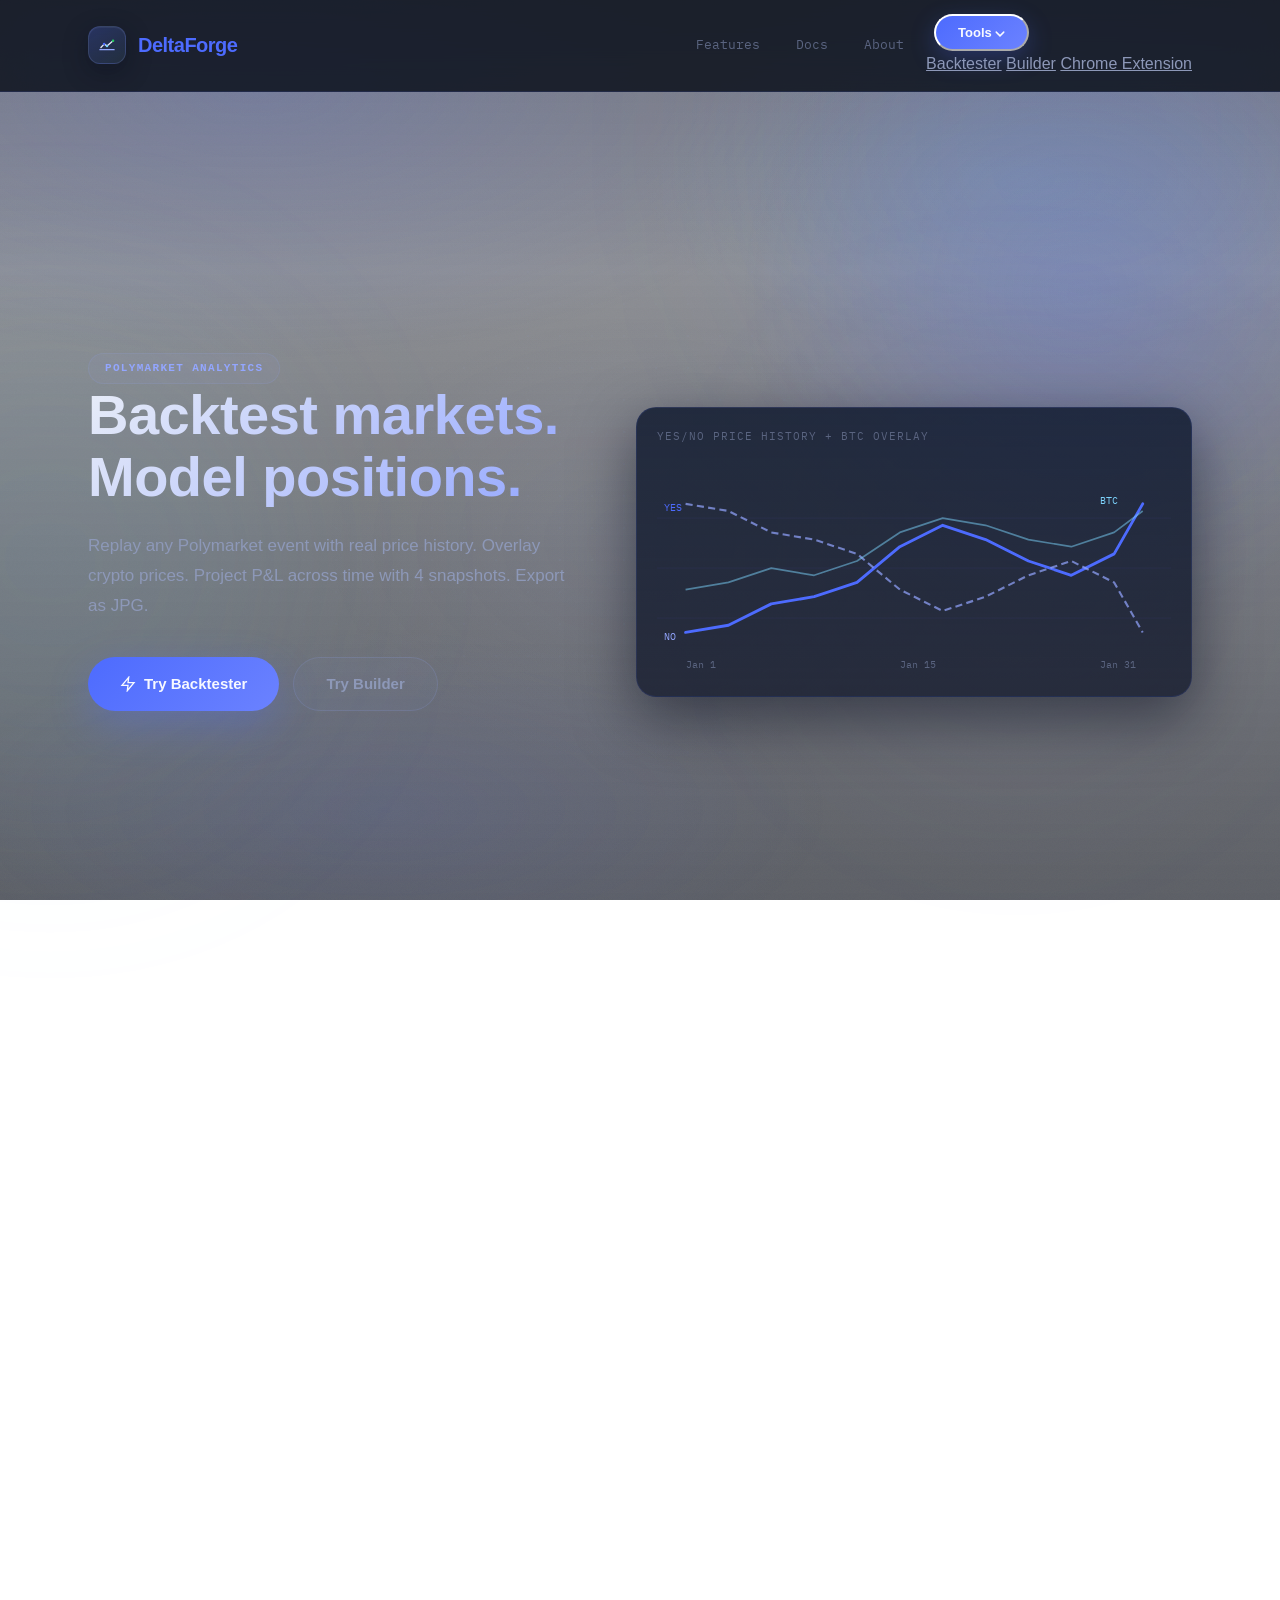
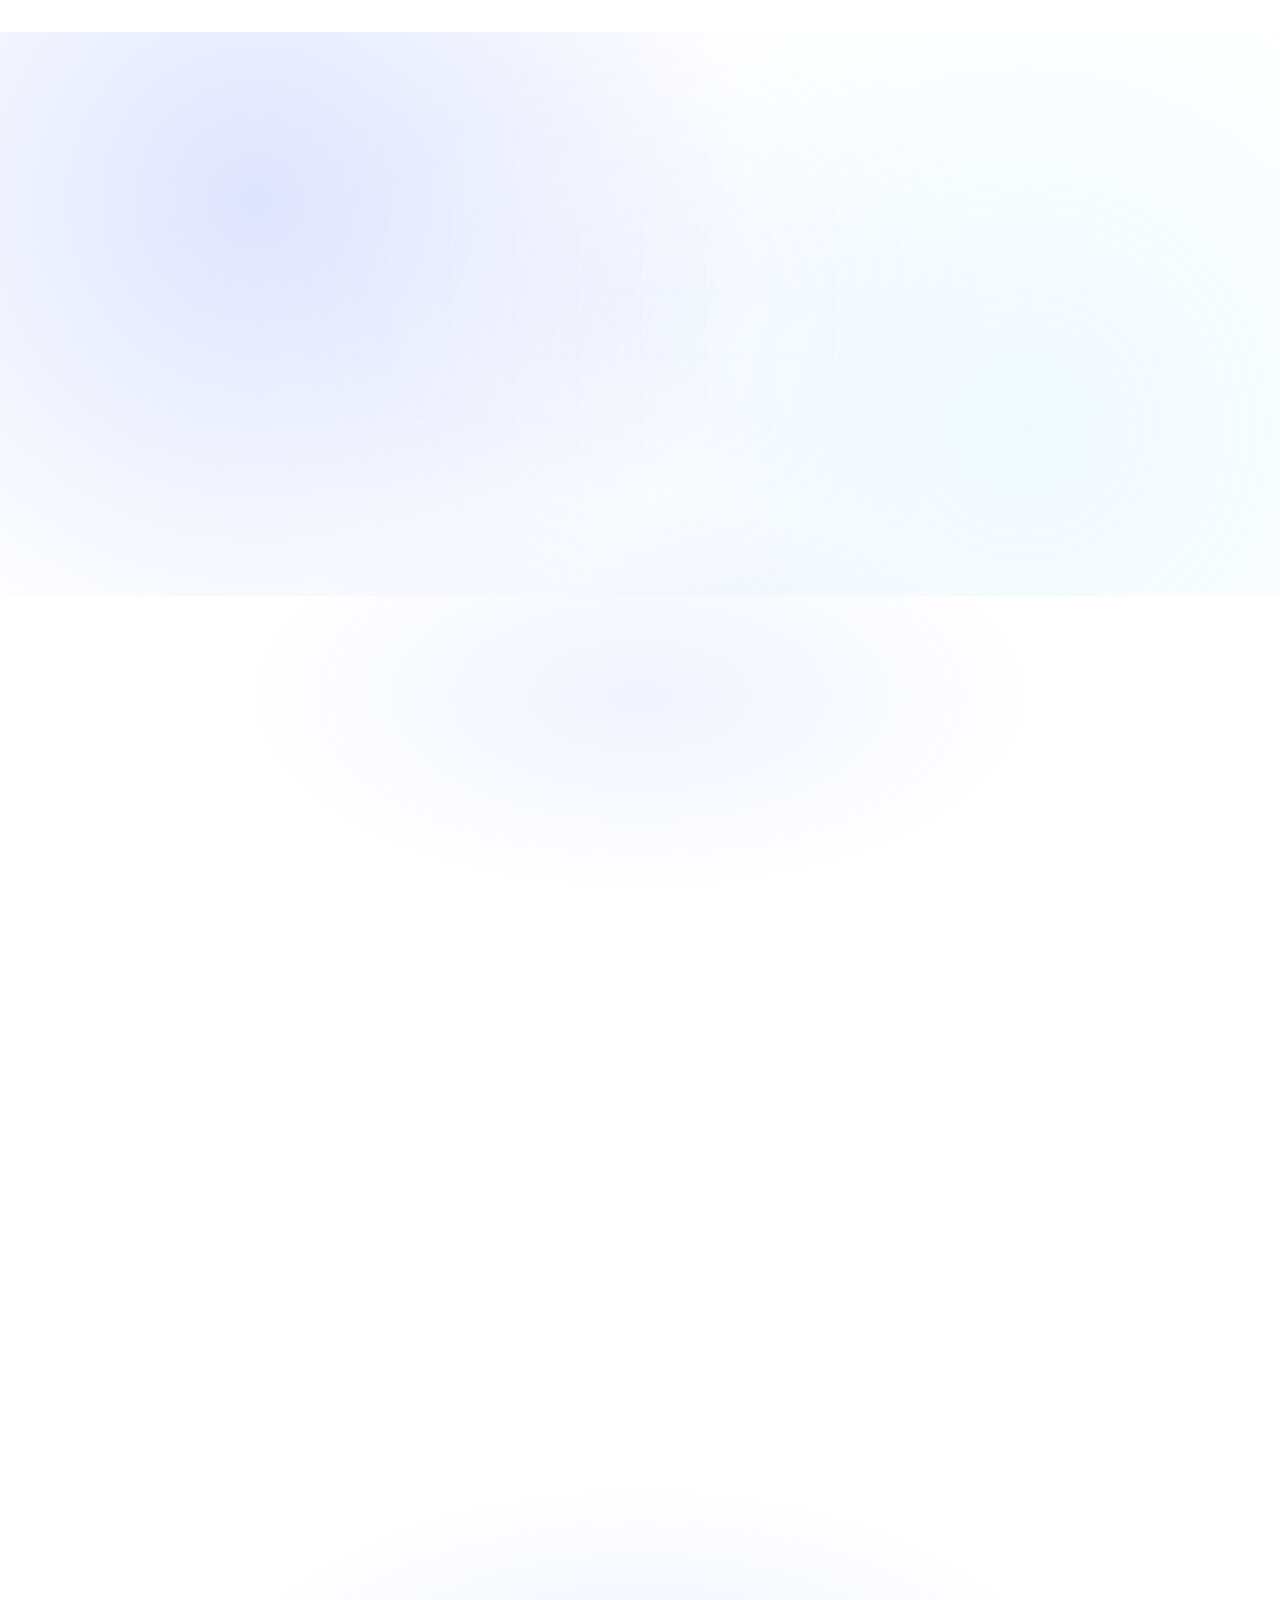
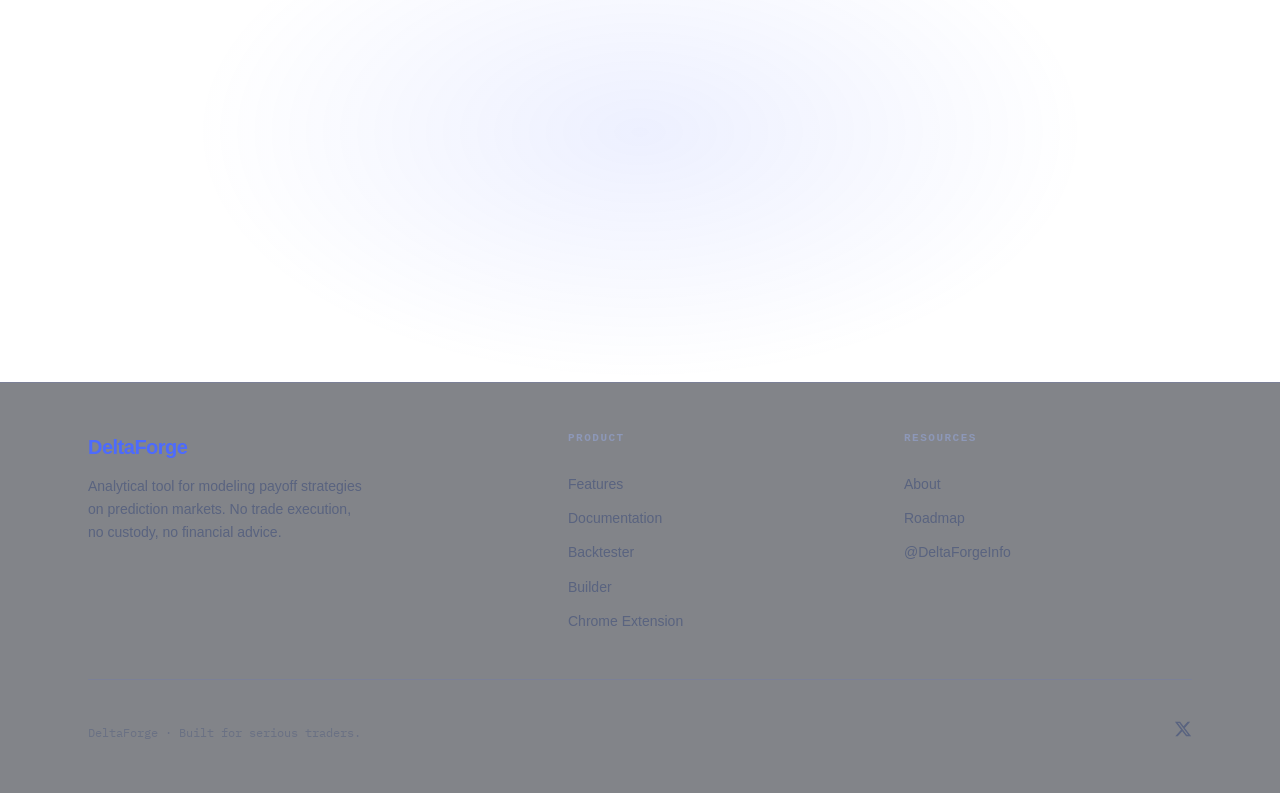
==== commit 9fe4fda7: "fix: remove hero chips (Real Price History, Crypto Overlay) Co-Authored-By: Claude Opus 4.6 <noreply" ====
--- a/index.html
+++ b/index.html
@@ -76,10 +76,6 @@
             Try Backtester
           </a>
           <a href="./builder/" class="btn-secondary">Try Builder</a>
-        </div>
-        <div class="hero-chips">
-          <span class="chip">Real Price History</span>
-          <span class="chip">Crypto Overlay</span>
         </div>
       </div>
       <div class="hero-visual">
@@ -283,8 +279,7 @@
       <h2 class="animate-on-scroll">Stop guessing. Start analyzing.</h2>
       <p class="final-cta-sub animate-on-scroll delay-1">Backtest any market. Model your P&L. Know your risk before you trade.</p>
       <div class="final-cta-buttons animate-on-scroll delay-2">
-        <a href="./backtester/" class="btn-primary">Try Backtester</a>
-        <a href="docs.html" class="btn-secondary">Read the Docs</a>
+        <a href="docs.html" class="btn-primary" style="font-size: 17px; padding: 16px 40px;">Read the Docs →</a>
       </div>
     </div>
   </section>
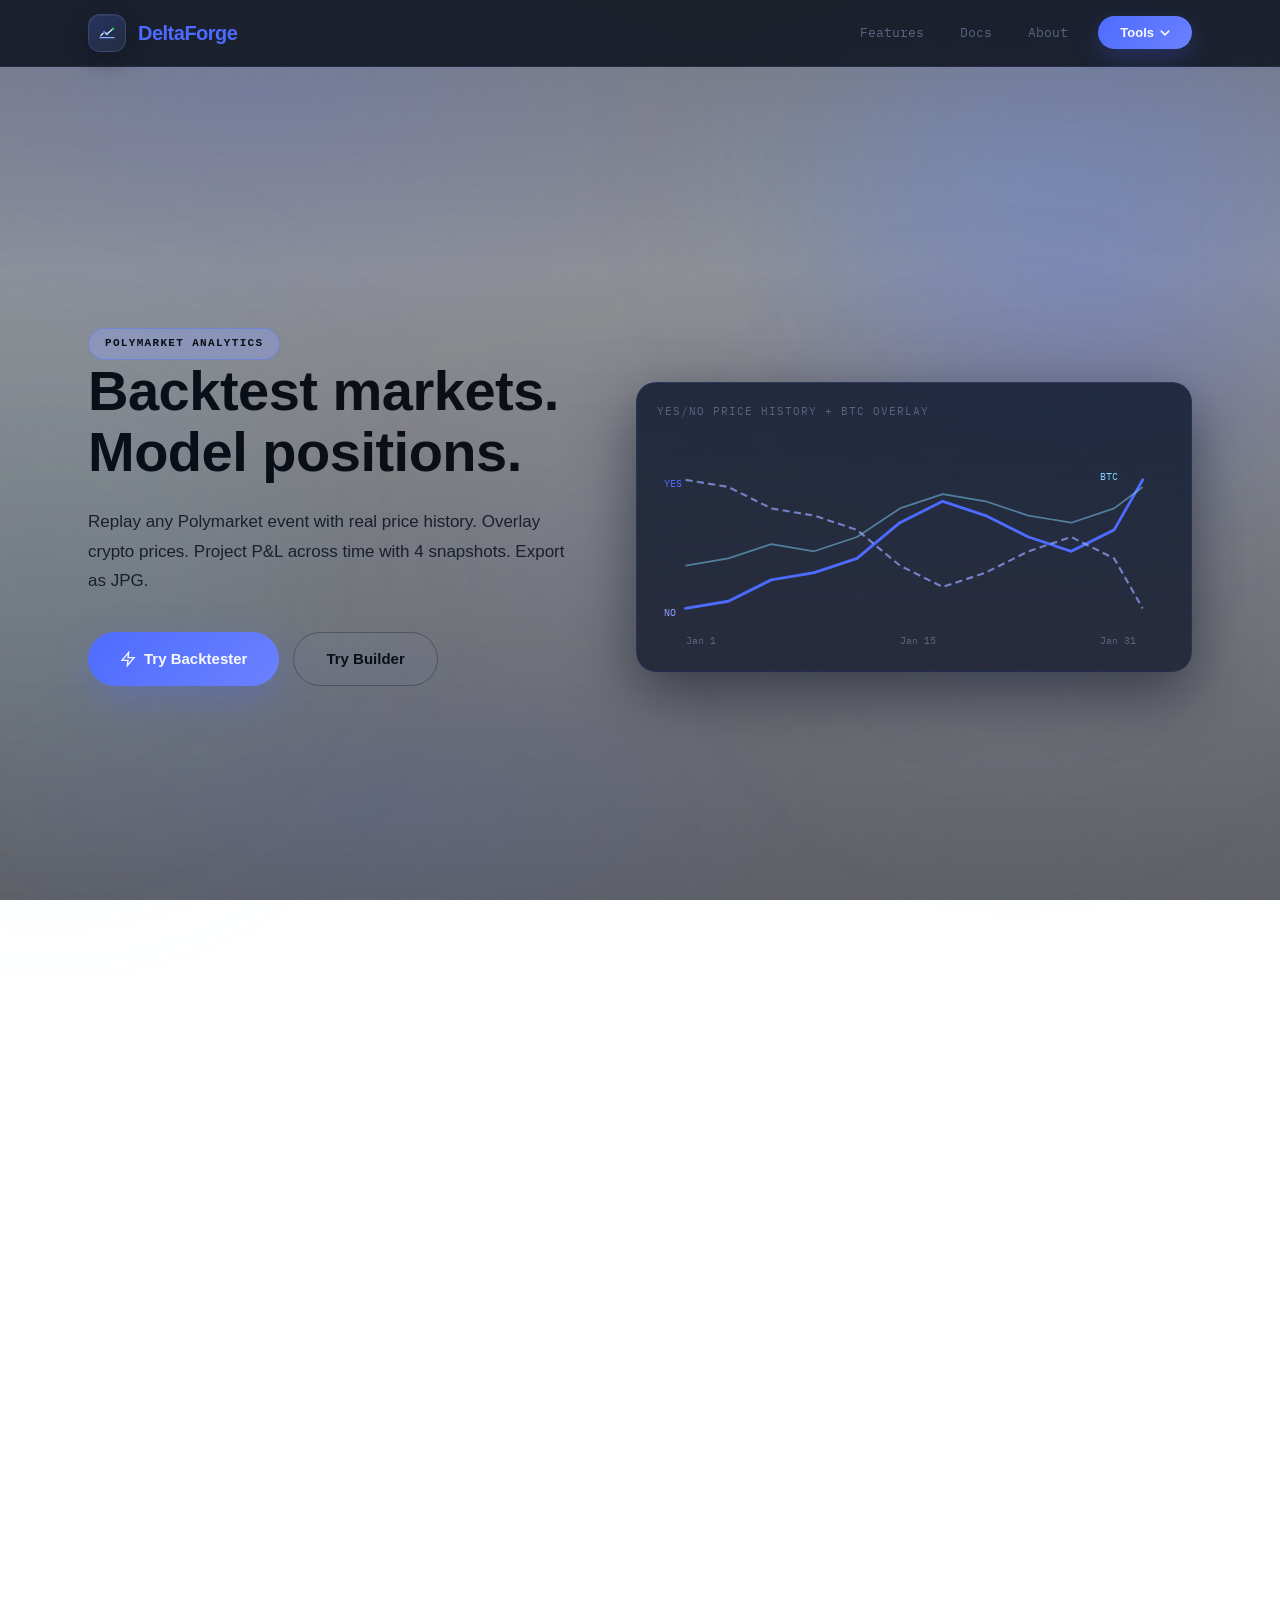
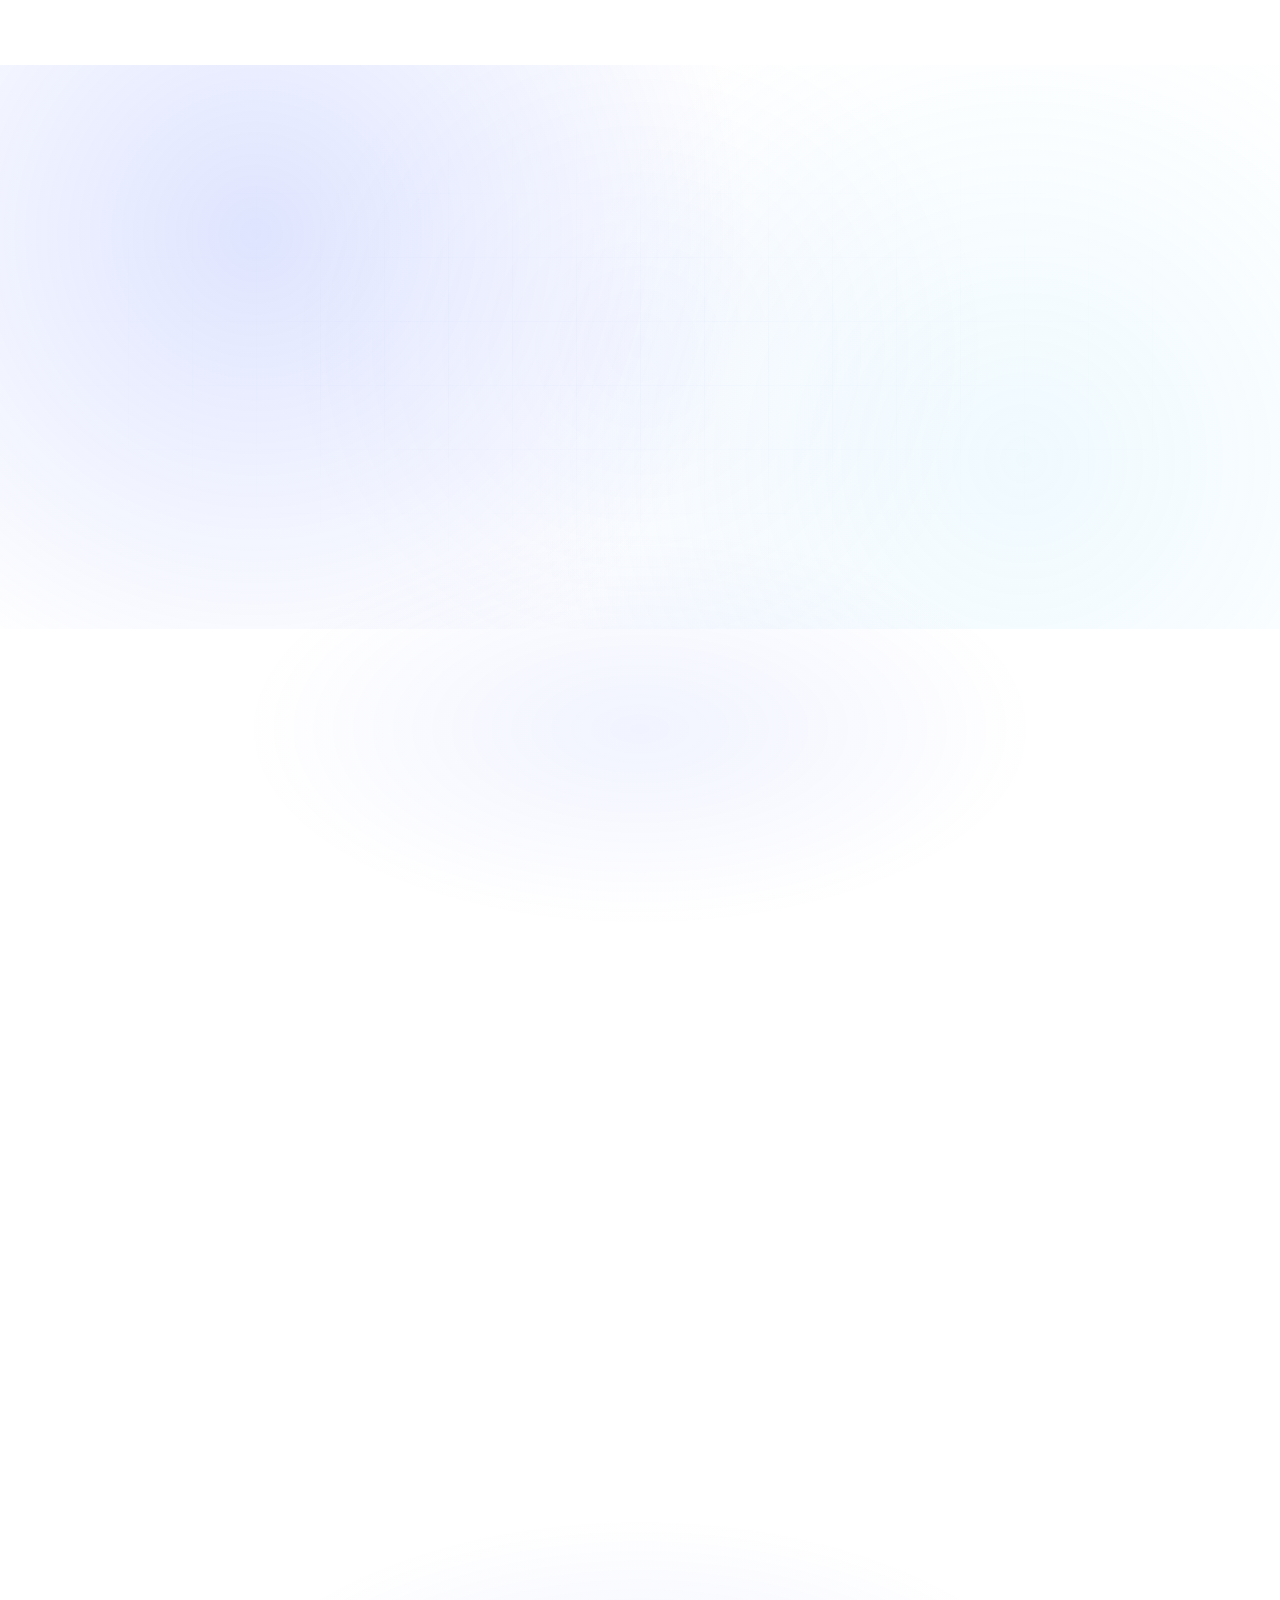
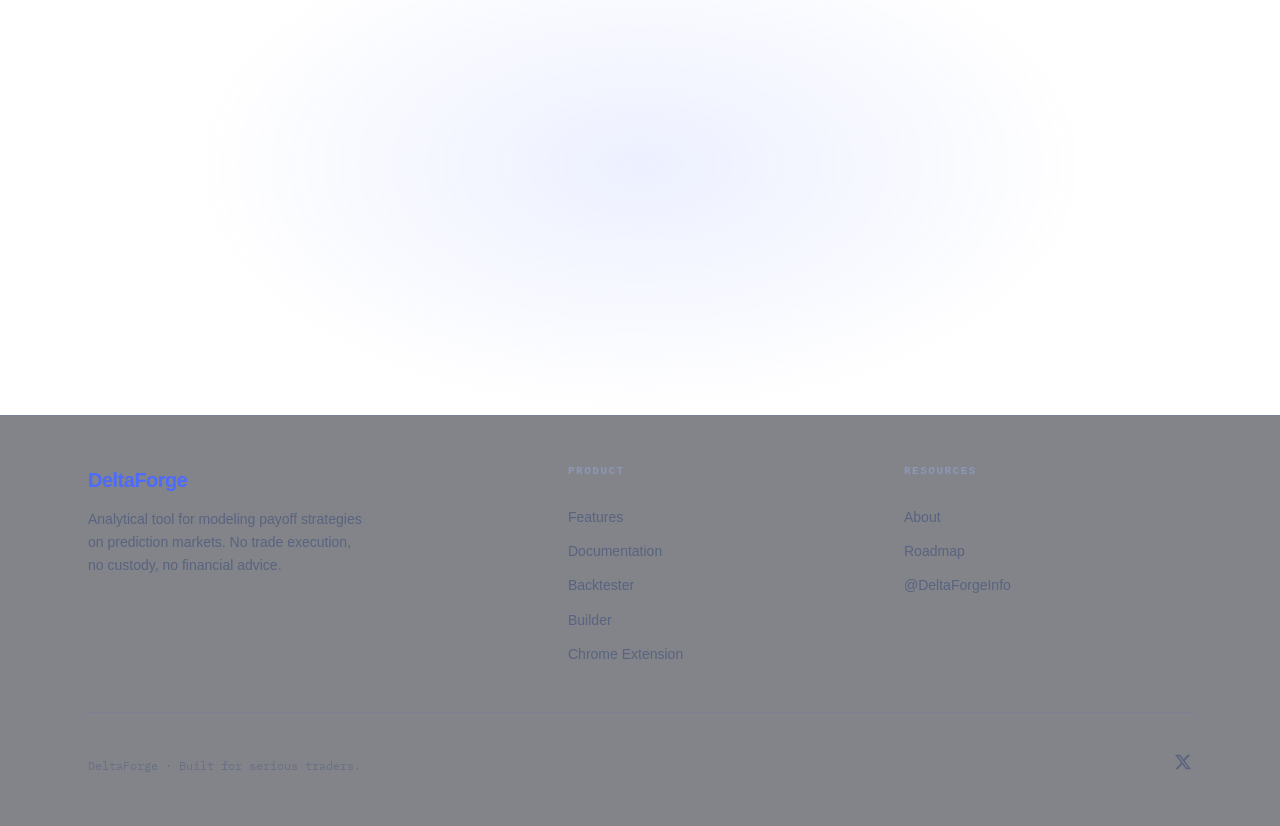
==== commit 4085143e: "fix: white cards for How It Works timeline steps" ====
--- a/index.html
+++ b/index.html
@@ -130,33 +130,33 @@
         <h2>Paste a URL. See the data.</h2>
         <p>Three steps from a Polymarket link to full analytics.</p>
       </div>
-      <div class="timeline animate-on-scroll">
-        <div class="timeline-stage">
-          <div class="stage-marker">1</div>
+      <div class="timeline animate-on-scroll" style="gap:20px;">
+        <div class="timeline-stage" style="background:#fff;border-radius:16px;padding:28px 20px;box-shadow:0 4px 24px rgba(0,0,0,0.15);">
+          <div class="stage-marker" style="background:linear-gradient(135deg,#4D6BFE,#3B52CC);border:none;color:#fff;box-shadow:0 4px 12px rgba(77,107,254,0.35);">1</div>
           <div>
-            <div class="stage-title">Paste URL</div>
-            <div class="stage-desc">Drop a Polymarket event URL. Auto-detect crypto asset, market type, spot price.</div>
-          </div>
-        </div>
-        <div class="timeline-stage">
-          <div class="stage-marker">2</div>
+            <div class="stage-title" style="color:#0A0E17;font-size:16px;">Paste URL</div>
+            <div class="stage-desc" style="color:#3a4260;">Drop a Polymarket event URL. Auto-detect crypto asset, market type, spot price.</div>
+          </div>
+        </div>
+        <div class="timeline-stage" style="background:#fff;border-radius:16px;padding:28px 20px;box-shadow:0 4px 24px rgba(0,0,0,0.15);">
+          <div class="stage-marker" style="background:linear-gradient(135deg,#4D6BFE,#3B52CC);border:none;color:#fff;box-shadow:0 4px 12px rgba(77,107,254,0.35);">2</div>
           <div>
-            <div class="stage-title">Select Positions</div>
-            <div class="stage-desc">Pick YES/NO positions across multiple strikes. Choose crypto overlay (BTC, ETH, SOL).</div>
-          </div>
-        </div>
-        <div class="timeline-stage">
-          <div class="stage-marker">3</div>
+            <div class="stage-title" style="color:#0A0E17;font-size:16px;">Select Positions</div>
+            <div class="stage-desc" style="color:#3a4260;">Pick YES/NO positions across multiple strikes. Choose crypto overlay (BTC, ETH, SOL).</div>
+          </div>
+        </div>
+        <div class="timeline-stage" style="background:#fff;border-radius:16px;padding:28px 20px;box-shadow:0 4px 24px rgba(0,0,0,0.15);">
+          <div class="stage-marker" style="background:linear-gradient(135deg,#4D6BFE,#3B52CC);border:none;color:#fff;box-shadow:0 4px 12px rgba(77,107,254,0.35);">3</div>
           <div>
-            <div class="stage-title">Analyze</div>
-            <div class="stage-desc">See price history, P&L curves, time decay across 4 snapshots. Compare strikes.</div>
-          </div>
-        </div>
-        <div class="timeline-stage">
-          <div class="stage-marker">4</div>
+            <div class="stage-title" style="color:#0A0E17;font-size:16px;">Analyze</div>
+            <div class="stage-desc" style="color:#3a4260;">See price history, P&L curves, time decay across 4 snapshots. Compare strikes.</div>
+          </div>
+        </div>
+        <div class="timeline-stage" style="background:#fff;border-radius:16px;padding:28px 20px;box-shadow:0 4px 24px rgba(0,0,0,0.15);">
+          <div class="stage-marker" style="background:linear-gradient(135deg,#4D6BFE,#3B52CC);border:none;color:#fff;box-shadow:0 4px 12px rgba(77,107,254,0.35);">4</div>
           <div>
-            <div class="stage-title">Export</div>
-            <div class="stage-desc">Download P&L snapshots as JPG. Save your analysis. Share with your team.</div>
+            <div class="stage-title" style="color:#0A0E17;font-size:16px;">Export</div>
+            <div class="stage-desc" style="color:#3a4260;">Download P&L snapshots as JPG. Save your analysis. Share with your team.</div>
           </div>
         </div>
       </div>
--- a/css/style.css
+++ b/css/style.css
@@ -413,6 +413,69 @@
   transform: translateY(-1px);
 }
 
+/* Nav dropdown */
+.nav-dropdown {
+  position: relative;
+  margin-left: 8px;
+}
+
+.nav-dropdown-trigger {
+  display: inline-flex;
+  align-items: center;
+  gap: 6px;
+  cursor: pointer;
+  border: none;
+  margin-left: 0;
+}
+
+.nav-dropdown-trigger svg {
+  transition: transform 0.2s;
+}
+
+.nav-dropdown:hover .nav-dropdown-trigger svg {
+  transform: rotate(180deg);
+}
+
+.nav-dropdown-menu {
+  position: absolute;
+  top: calc(100% + 8px);
+  right: 0;
+  min-width: 200px;
+  background: rgba(15, 21, 40, 0.95);
+  border: 1px solid rgba(147, 166, 255, 0.15);
+  border-radius: var(--radius-sm);
+  padding: 8px 0;
+  opacity: 0;
+  visibility: hidden;
+  transform: translateY(-8px);
+  transition: all 0.2s;
+  backdrop-filter: blur(16px);
+  box-shadow: 0 16px 48px rgba(0,0,0,0.4);
+  z-index: 1000;
+}
+
+.nav-dropdown:hover .nav-dropdown-menu {
+  opacity: 1;
+  visibility: visible;
+  transform: translateY(0);
+}
+
+.nav-dropdown-menu a {
+  display: block;
+  padding: 10px 20px;
+  font-family: 'Space Grotesk', sans-serif;
+  font-size: 14px;
+  font-weight: 500;
+  color: var(--text-muted);
+  text-decoration: none;
+  transition: all 0.15s;
+}
+
+.nav-dropdown-menu a:hover {
+  color: var(--text);
+  background: rgba(147, 166, 255, 0.08);
+}
+
 /* Mobile menu toggle */
 .nav-toggle {
   display: none;
@@ -507,15 +570,15 @@
    ============================================ */
 .chip {
   font-family: 'IBM Plex Mono', monospace;
-  font-size: 11px;
-  font-weight: 600;
-  color: rgba(232, 237, 248, 0.95);
-  background: rgba(10, 14, 23, 0.6);
-  border: 1px solid rgba(147, 166, 255, 0.35);
-  padding: 6px 14px;
+  font-size: 12px;
+  font-weight: 700;
+  color: #0A0E17;
+  background: rgba(147, 166, 255, 0.35);
+  border: 1px solid rgba(147, 166, 255, 0.4);
+  padding: 8px 16px;
   border-radius: var(--radius-pill);
   letter-spacing: 0.3px;
-  backdrop-filter: blur(12px);
+  backdrop-filter: blur(16px);
 }
 
 .tag-chip {
@@ -1661,6 +1724,7 @@
   justify-content: space-between;
   position: relative;
   margin-top: 20px;
+  gap: 20px;
 }
 
 /* Connector line */
@@ -2005,6 +2069,106 @@
   100% { background-position: 64px 64px, 64px 64px; }
 }
 
+/* --- HERO: Dark text for readability over video bg --- */
+.hero h1 {
+  background: none;
+  -webkit-background-clip: unset;
+  -webkit-text-fill-color: #0A0E17;
+  background-clip: unset;
+  color: #0A0E17;
+}
+
+.hero .tag-chip {
+  color: #0A0E17;
+  background: rgba(147, 166, 255, 0.35);
+  border-color: rgba(77, 107, 254, 0.4);
+}
+
+.hero .hero-sub {
+  color: #1a1f2e;
+}
+
+.hero .btn-secondary {
+  color: #0A0E17;
+  border-color: rgba(10, 14, 23, 0.3);
+}
+
+.hero .chip {
+  color: #0A0E17;
+}
+
+/* --- HOW IT WORKS: white cards with dark text --- */
+.timeline-section .section-header h2 {
+  background: none;
+  -webkit-background-clip: unset;
+  -webkit-text-fill-color: #ffffff;
+  background-clip: unset;
+  color: #ffffff;
+  text-shadow: 0 2px 8px rgba(0,0,0,0.5);
+}
+
+.timeline-section .section-header p {
+  color: #e0e0e0;
+  text-shadow: 0 1px 4px rgba(0,0,0,0.4);
+}
+
+.timeline-stage {
+  background: rgba(255, 255, 255, 0.95) !important;
+  border-radius: 16px !important;
+  padding: 28px 20px !important;
+  box-shadow: 0 4px 24px rgba(0, 0, 0, 0.15);
+  backdrop-filter: blur(10px);
+  transition: transform 0.3s, box-shadow 0.3s;
+}
+
+.timeline-stage:hover {
+  transform: translateY(-4px);
+  box-shadow: 0 8px 32px rgba(77, 107, 254, 0.2);
+}
+
+.stage-marker {
+  background: linear-gradient(135deg, #4D6BFE, #3B52CC) !important;
+  border: none !important;
+  color: #ffffff !important;
+  box-shadow: 0 4px 12px rgba(77, 107, 254, 0.35) !important;
+}
+
+.timeline-stage:hover .stage-marker {
+  background: linear-gradient(135deg, #5A78FF, #4D6BFE) !important;
+  border: none !important;
+}
+
+.stage-title {
+  color: #0A0E17 !important;
+  font-size: 16px !important;
+}
+
+.stage-desc {
+  color: #3a4260 !important;
+  font-size: 13px !important;
+}
+
+.workflow-step {
+  background: rgba(10, 14, 23, 0.85);
+  border-color: rgba(147, 166, 255, 0.12);
+}
+
+.workflow-step:hover {
+  background: rgba(10, 14, 23, 0.92);
+}
+
+.step-number {
+  opacity: 0.5;
+}
+
+.step-content h3 {
+  color: rgba(232, 237, 248, 0.95);
+}
+
+.step-content p {
+  color: rgba(141, 152, 184, 0.9);
+}
+
 /* --- Mobile: poster image instead of video --- */
 @media (max-width: 768px) {
   .global-video-bg {
